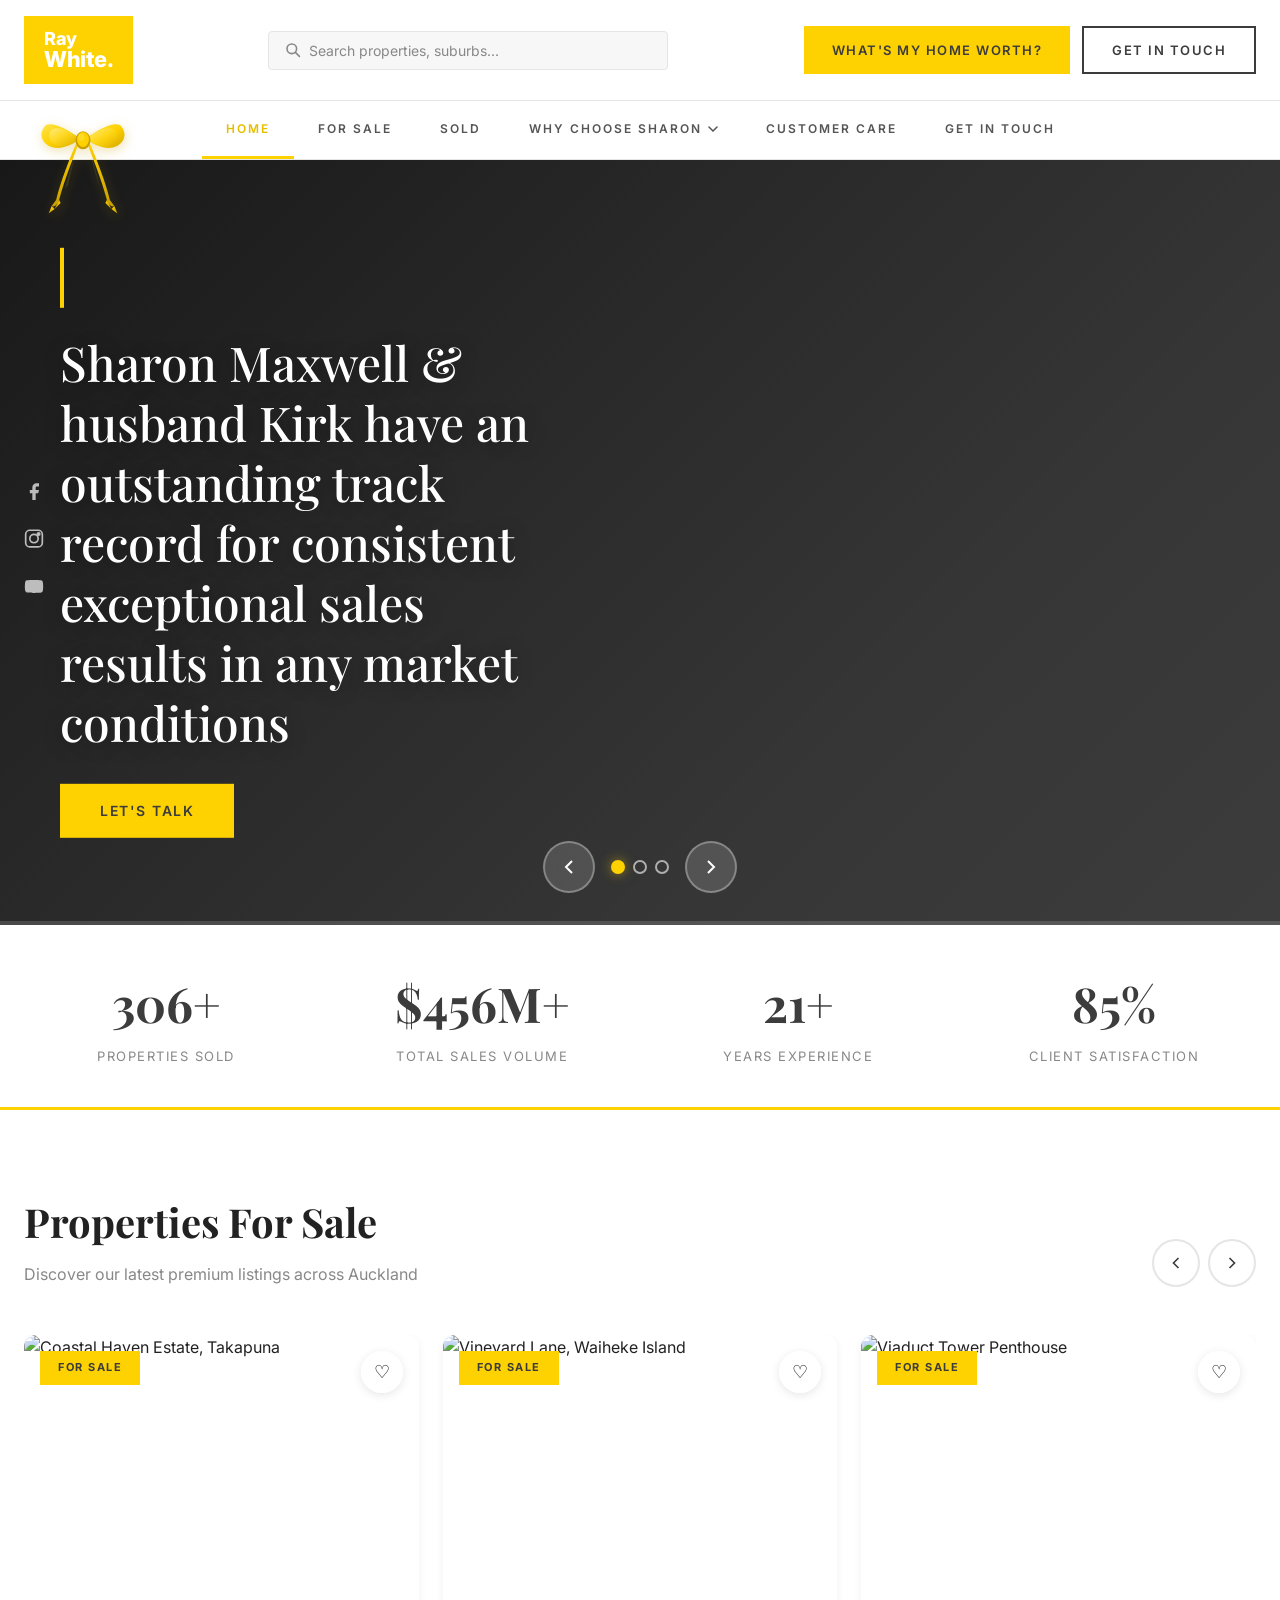
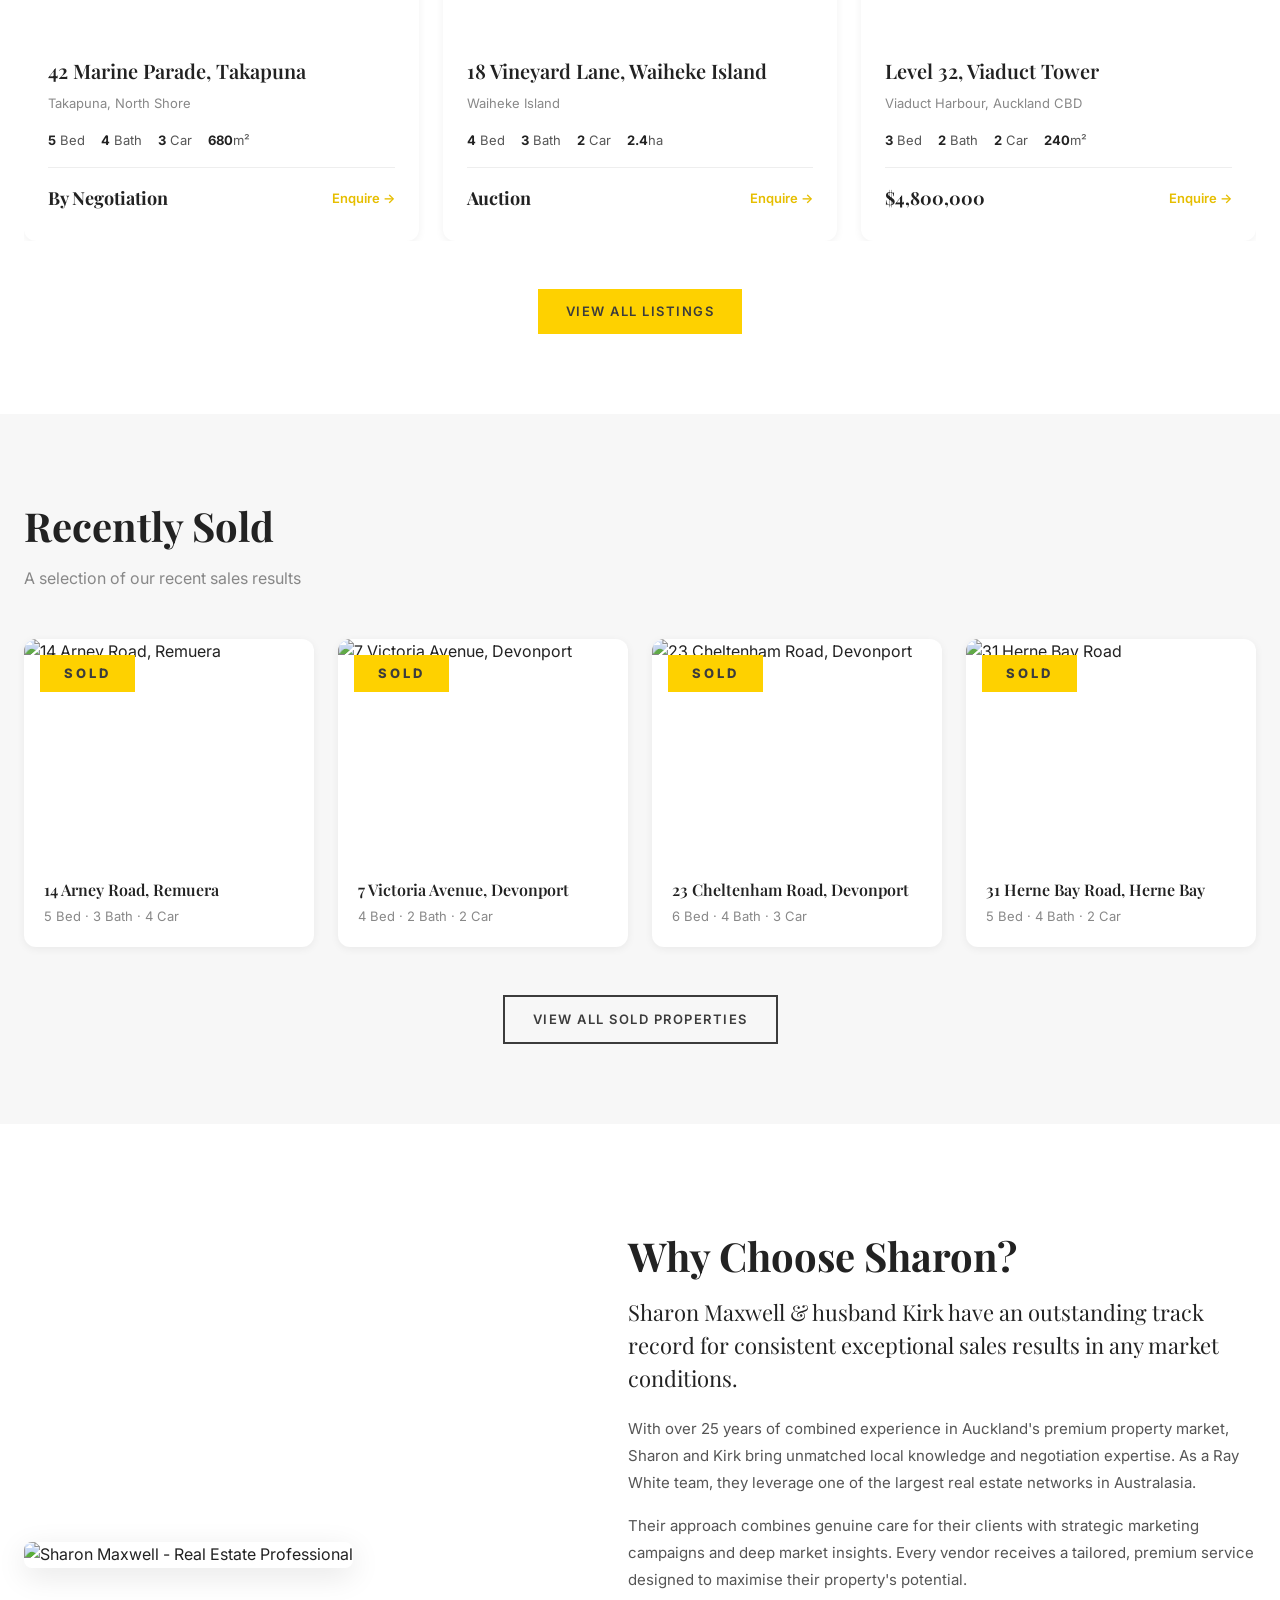
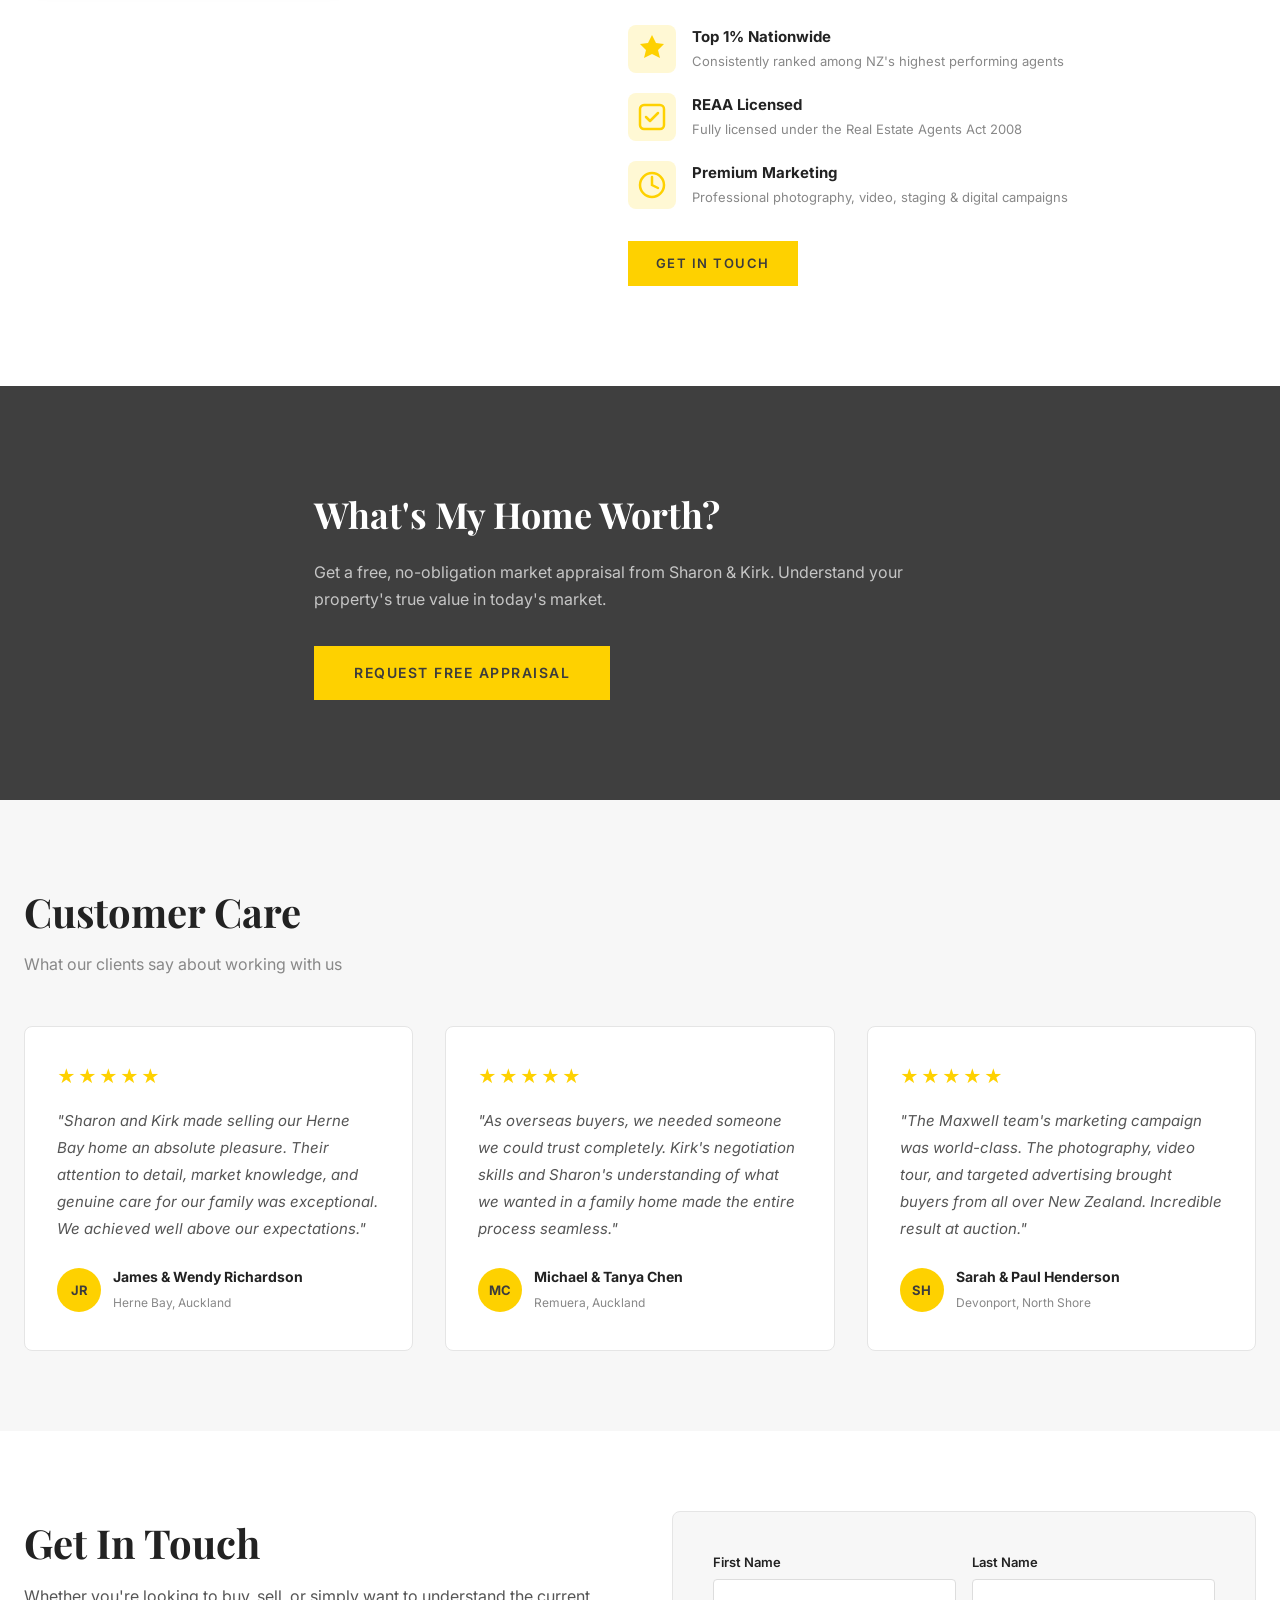
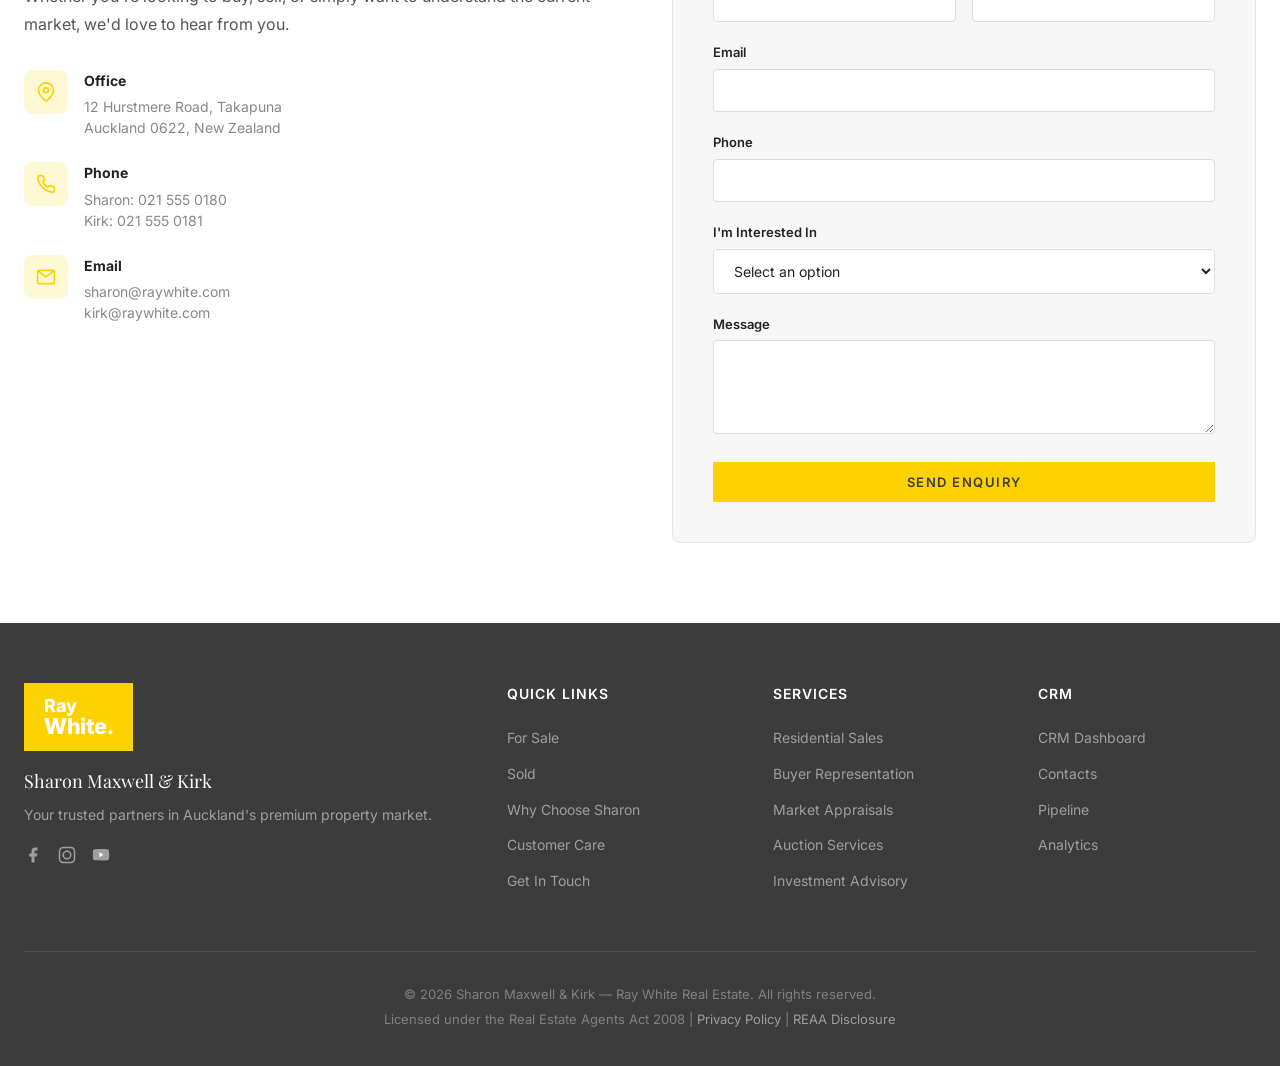
==== index.html @ 78c7458d "Replace bow with lush rounded ribbon bow — big loops, flowing tails - Big fat round loops on left an" ====
<!DOCTYPE html>
<html lang="en">
<head>
    <meta charset="UTF-8">
    <meta name="viewport" content="width=device-width, initial-scale=1.0">
    <title>Sharon Maxwell & Kirk — Ray White Real Estate</title>
    <link rel="preconnect" href="https://fonts.googleapis.com">
    <link rel="preconnect" href="https://fonts.gstatic.com" crossorigin>
    <link href="https://fonts.googleapis.com/css2?family=Inter:wght@300;400;500;600;700;800&family=Playfair+Display:ital,wght@0,400;0,500;0,600;0,700;1,400&display=swap" rel="stylesheet">
    <link rel="stylesheet" href="styles.css">
</head>
<body>

    <!-- ====== TOP BAR ====== -->
    <div class="top-bar">
        <div class="container top-bar-inner">
            <div class="top-bar-left">
                <a href="#" class="rw-logo">
                    <div class="rw-logo-yellow">
                        <span class="rw-logo-text">Ray</span>
                        <span class="rw-logo-text">White.</span>
                    </div>
                </a>
            </div>
            <div class="top-bar-center">
                <div class="search-bar">
                    <svg class="search-icon" viewBox="0 0 20 20" fill="currentColor" width="16" height="16"><circle cx="8.5" cy="8.5" r="6" stroke="currentColor" stroke-width="2" fill="none"/><line x1="13" y1="13" x2="18" y2="18" stroke="currentColor" stroke-width="2" stroke-linecap="round"/></svg>
                    <input type="text" placeholder="Search properties, suburbs..." id="searchInput">
                </div>
            </div>
            <div class="top-bar-right">
                <a href="#appraisal" class="btn btn-yellow">What's My Home Worth?</a>
                <a href="#contact" class="btn btn-outline-light">Get In Touch</a>
            </div>
        </div>
    </div>

    <!-- ====== NAVIGATION ====== -->
    <nav class="nav" id="nav">
        <!-- Yellow bow ribbon -->
        <div class="ribbon-bow" aria-hidden="true">
            <svg viewBox="0 0 120 150" width="90" height="112" xmlns="http://www.w3.org/2000/svg">
                <defs>
                    <linearGradient id="bowLight" x1="0" y1="0" x2="1" y2="1">
                        <stop offset="0%" stop-color="#ffe44d"/>
                        <stop offset="50%" stop-color="#FED100"/>
                        <stop offset="100%" stop-color="#d4a800"/>
                    </linearGradient>
                    <linearGradient id="bowDark" x1="0" y1="0" x2="0" y2="1">
                        <stop offset="0%" stop-color="#FED100"/>
                        <stop offset="100%" stop-color="#c89e00"/>
                    </linearGradient>
                    <linearGradient id="bowShine" x1="0" y1="0" x2="1" y2="1">
                        <stop offset="0%" stop-color="#fff7b0" stop-opacity="0.6"/>
                        <stop offset="100%" stop-color="#FED100" stop-opacity="0"/>
                    </linearGradient>
                </defs>
                <!-- Left loop — big round -->
                <path d="M56 48 C50 42, 16 20, 8 32 C-2 46, 10 62, 30 60 C42 58, 52 52, 56 48Z" fill="url(#bowLight)"/>
                <path d="M56 48 C52 44, 28 28, 18 36 C10 44, 18 58, 32 58 C42 56, 52 52, 56 48Z" fill="url(#bowShine)"/>
                <!-- Right loop — big round -->
                <path d="M64 48 C70 42, 104 20, 112 32 C122 46, 110 62, 90 60 C78 58, 68 52, 64 48Z" fill="url(#bowLight)"/>
                <path d="M64 48 C68 44, 92 28, 102 36 C110 44, 102 58, 88 58 C78 56, 68 52, 64 48Z" fill="url(#bowShine)"/>
                <!-- Left tail — flowing down -->
                <path d="M54 54 C48 72, 36 100, 28 130 C26 136, 22 140, 18 138 L24 130 C30 105, 42 75, 50 56Z" fill="url(#bowDark)"/>
                <path d="M54 54 C50 68, 42 90, 36 115 L40 110 C44 90, 50 70, 53 56Z" fill="url(#bowShine)" opacity="0.4"/>
                <!-- Right tail — flowing down -->
                <path d="M66 54 C72 72, 84 100, 92 130 C94 136, 98 140, 102 138 L96 130 C90 105, 78 75, 70 56Z" fill="url(#bowDark)"/>
                <path d="M66 54 C70 68, 78 90, 84 115 L80 110 C76 90, 70 70, 67 56Z" fill="url(#bowShine)" opacity="0.4"/>
                <!-- Center knot — cinched middle -->
                <ellipse cx="60" cy="50" rx="10" ry="12" fill="#c89e00"/>
                <ellipse cx="60" cy="49" rx="8" ry="10" fill="#FED100"/>
                <ellipse cx="58" cy="46" rx="4" ry="5" fill="#ffe44d" opacity="0.5"/>
                <!-- Tail V-cuts -->
                <path d="M18 138 L14 148 L22 142Z" fill="url(#bowDark)"/>
                <path d="M28 130 L22 142 L30 134Z" fill="url(#bowDark)"/>
                <path d="M102 138 L106 148 L98 142Z" fill="url(#bowDark)"/>
                <path d="M92 130 L98 142 L90 134Z" fill="url(#bowDark)"/>
            </svg>
        </div>
        <div class="container nav-inner">
            <ul class="nav-links" id="navLinks">
                <li><a href="#" class="nav-link active">Home</a></li>
                <li><a href="#listings" class="nav-link">For Sale</a></li>
                <li><a href="#sold" class="nav-link">Sold</a></li>
                <li class="has-dropdown">
                    <a href="#about" class="nav-link">Why Choose Sharon <svg viewBox="0 0 10 6" width="10" height="6"><path d="M1 1l4 4 4-4" stroke="currentColor" stroke-width="1.5" fill="none" stroke-linecap="round"/></svg></a>
                </li>
                <li><a href="#testimonials" class="nav-link">Customer Care</a></li>
                <li><a href="#contact" class="nav-link">Get In Touch</a></li>
            </ul>
            <button class="nav-toggle" id="navToggle" aria-label="Toggle menu">
                <span></span><span></span><span></span>
            </button>
        </div>
    </nav>

    <!-- ====== HERO SECTION ====== -->
    <section class="hero" id="hero">
        <div class="hero-slider" id="heroSlider">
            <!-- Slide 1 — Luxury modern home at dusk -->
            <div class="hero-slide active" style="background-image: url('https://images.unsplash.com/photo-1600607687939-ce8a6c25118c?w=1920&q=80&auto=format&fit=crop');">
                <div class="hero-slide-overlay"></div>
                <div class="hero-slide-content">
                    <div class="hero-accent-line"></div>
                    <h1>Sharon Maxwell &amp;<br>husband Kirk have an<br>outstanding track<br>record for consistent<br>exceptional sales<br>results in any market<br>conditions</h1>
                    <a href="#contact" class="btn btn-yellow btn-lg">Let's Talk</a>
                </div>
                <div class="hero-social">
                    <a href="#" aria-label="Facebook"><svg viewBox="0 0 24 24" width="20" height="20" fill="currentColor"><path d="M18 2h-3a5 5 0 00-5 5v3H7v4h3v8h4v-8h3l1-4h-4V7a1 1 0 011-1h3V2z"/></svg></a>
                    <a href="#" aria-label="Instagram"><svg viewBox="0 0 24 24" width="20" height="20" fill="none" stroke="currentColor" stroke-width="2"><rect x="2" y="2" width="20" height="20" rx="5"/><circle cx="12" cy="12" r="5"/><circle cx="17.5" cy="6.5" r="1.5" fill="currentColor"/></svg></a>
                    <a href="#" aria-label="YouTube"><svg viewBox="0 0 24 24" width="20" height="20" fill="currentColor"><path d="M22.54 6.42a2.78 2.78 0 00-1.94-2C18.88 4 12 4 12 4s-6.88 0-8.6.46a2.78 2.78 0 00-1.94 2A29 29 0 001 11.75a29 29 0 00.46 5.33A2.78 2.78 0 003.4 19.1c1.72.46 8.6.46 8.6.46s6.88 0 8.6-.46a2.78 2.78 0 001.94-1.93 29 29 0 00.46-5.33 29 29 0 00-.46-5.42z"/><polygon points="9.75,15.02 15.5,11.75 9.75,8.48" fill="#fff"/></svg></a>
                </div>
            </div>

            <!-- Slide 2 — Luxury waterfront home -->
            <div class="hero-slide" style="background-image: url('https://images.unsplash.com/photo-1613490493576-7fde63acd811?w=1920&q=80&auto=format&fit=crop');">
                <div class="hero-slide-overlay"></div>
                <div class="hero-slide-content">
                    <div class="hero-accent-line"></div>
                    <h1>Premium Properties<br>Across Auckland's<br>Most Prestigious<br>Neighbourhoods</h1>
                    <a href="#listings" class="btn btn-yellow btn-lg">View Listings</a>
                </div>
            </div>

            <!-- Slide 3 — Luxury home with pool at night -->
            <div class="hero-slide" style="background-image: url('https://images.unsplash.com/photo-1600047509807-ba8f99d2cdde?w=1920&q=80&auto=format&fit=crop');">
                <div class="hero-slide-overlay"></div>
                <div class="hero-slide-content">
                    <div class="hero-accent-line"></div>
                    <h1>Consistently Achieving<br>Record Prices<br>For Our Vendors</h1>
                    <a href="#sold" class="btn btn-yellow btn-lg">View Sold Properties</a>
                </div>
            </div>
        </div>

        <!-- Hero Progress Bar -->
        <div class="hero-progress">
            <div class="hero-progress-bar" id="heroProgress"></div>
        </div>

        <!-- Hero Controls -->
        <div class="hero-controls">
            <button class="hero-arrow hero-prev" id="heroPrev" aria-label="Previous slide">
                <svg viewBox="0 0 24 24" width="24" height="24" fill="none" stroke="currentColor" stroke-width="2"><path d="M15 18l-6-6 6-6"/></svg>
            </button>
            <div class="hero-dots" id="heroDots">
                <button class="hero-dot active" data-slide="0"></button>
                <button class="hero-dot" data-slide="1"></button>
                <button class="hero-dot" data-slide="2"></button>
            </div>
            <button class="hero-arrow hero-next" id="heroNext" aria-label="Next slide">
                <svg viewBox="0 0 24 24" width="24" height="24" fill="none" stroke="currentColor" stroke-width="2"><path d="M9 18l6-6-6-6"/></svg>
            </button>
        </div>
    </section>

    <!-- ====== STATS BAR ====== -->
    <section class="stats-bar">
        <div class="container stats-bar-inner">
            <div class="stat-item">
                <span class="stat-number" data-target="350">0</span><span class="stat-suffix">+</span>
                <span class="stat-label">Properties Sold</span>
            </div>
            <div class="stat-item">
                <span class="stat-prefix">$</span><span class="stat-number" data-target="520">0</span><span class="stat-suffix">M+</span>
                <span class="stat-label">Total Sales Volume</span>
            </div>
            <div class="stat-item">
                <span class="stat-number" data-target="25">0</span><span class="stat-suffix">+</span>
                <span class="stat-label">Years Experience</span>
            </div>
            <div class="stat-item">
                <span class="stat-number" data-target="98">0</span><span class="stat-suffix">%</span>
                <span class="stat-label">Client Satisfaction</span>
            </div>
        </div>
    </section>

    <!-- ====== FOR SALE — PROPERTY CAROUSEL ====== -->
    <section class="listings" id="listings">
        <div class="container">
            <div class="section-header">
                <div>
                    <h2 class="section-title">Properties For Sale</h2>
                    <p class="section-subtitle">Discover our latest premium listings across Auckland</p>
                </div>
                <div class="carousel-nav">
                    <button class="carousel-arrow" id="listingsPrev" aria-label="Previous">
                        <svg viewBox="0 0 24 24" width="20" height="20" fill="none" stroke="currentColor" stroke-width="2"><path d="M15 18l-6-6 6-6"/></svg>
                    </button>
                    <button class="carousel-arrow" id="listingsNext" aria-label="Next">
                        <svg viewBox="0 0 24 24" width="20" height="20" fill="none" stroke="currentColor" stroke-width="2"><path d="M9 18l6-6-6-6"/></svg>
                    </button>
                </div>
            </div>

            <div class="property-carousel" id="listingsCarousel">
                <div class="property-track" id="listingsTrack">

                    <!-- Listing 1 — Waterfront -->
                    <div class="listing-card">
                        <div class="listing-image">
                            <img src="https://images.unsplash.com/photo-1580587771525-78b9dba3b914?w=800&q=80&auto=format&fit=crop" alt="Coastal Haven Estate, Takapuna" loading="lazy">
                            <span class="listing-badge">For Sale</span>
                            <button class="listing-save" aria-label="Save">♡</button>
                        </div>
                        <div class="listing-body">
                            <h3 class="listing-address">42 Marine Parade, Takapuna</h3>
                            <p class="listing-suburb">Takapuna, North Shore</p>
                            <div class="listing-features">
                                <span><strong>5</strong> Bed</span>
                                <span><strong>4</strong> Bath</span>
                                <span><strong>3</strong> Car</span>
                                <span><strong>680</strong>m²</span>
                            </div>
                            <div class="listing-footer">
                                <span class="listing-price">By Negotiation</span>
                                <a href="#contact" class="listing-enquire">Enquire →</a>
                            </div>
                        </div>
                    </div>

                    <!-- Listing 2 — Lifestyle -->
                    <div class="listing-card">
                        <div class="listing-image">
                            <img src="https://images.unsplash.com/photo-1600585154340-be6161a56a0c?w=800&q=80&auto=format&fit=crop" alt="Vineyard Lane, Waiheke Island" loading="lazy">
                            <span class="listing-badge">For Sale</span>
                            <button class="listing-save" aria-label="Save">♡</button>
                        </div>
                        <div class="listing-body">
                            <h3 class="listing-address">18 Vineyard Lane, Waiheke Island</h3>
                            <p class="listing-suburb">Waiheke Island</p>
                            <div class="listing-features">
                                <span><strong>4</strong> Bed</span>
                                <span><strong>3</strong> Bath</span>
                                <span><strong>2</strong> Car</span>
                                <span><strong>2.4</strong>ha</span>
                            </div>
                            <div class="listing-footer">
                                <span class="listing-price">Auction</span>
                                <a href="#contact" class="listing-enquire">Enquire →</a>
                            </div>
                        </div>
                    </div>

                    <!-- Listing 3 — Urban penthouse -->
                    <div class="listing-card">
                        <div class="listing-image">
                            <img src="https://images.unsplash.com/photo-1512917774080-9991f1c4c750?w=800&q=80&auto=format&fit=crop" alt="Viaduct Tower Penthouse" loading="lazy">
                            <span class="listing-badge">For Sale</span>
                            <button class="listing-save" aria-label="Save">♡</button>
                        </div>
                        <div class="listing-body">
                            <h3 class="listing-address">Level 32, Viaduct Tower</h3>
                            <p class="listing-suburb">Viaduct Harbour, Auckland CBD</p>
                            <div class="listing-features">
                                <span><strong>3</strong> Bed</span>
                                <span><strong>2</strong> Bath</span>
                                <span><strong>2</strong> Car</span>
                                <span><strong>240</strong>m²</span>
                            </div>
                            <div class="listing-footer">
                                <span class="listing-price">$4,800,000</span>
                                <a href="#contact" class="listing-enquire">Enquire →</a>
                            </div>
                        </div>
                    </div>

                    <!-- Listing 4 — Beachfront -->
                    <div class="listing-card">
                        <div class="listing-image">
                            <img src="https://images.unsplash.com/photo-1600607687939-ce8a6c25118c?w=800&q=80&auto=format&fit=crop" alt="Mission Bay property" loading="lazy">
                            <span class="listing-badge">For Sale</span>
                            <button class="listing-save" aria-label="Save">♡</button>
                        </div>
                        <div class="listing-body">
                            <h3 class="listing-address">8 Tamaki Drive, Mission Bay</h3>
                            <p class="listing-suburb">Mission Bay, Auckland</p>
                            <div class="listing-features">
                                <span><strong>6</strong> Bed</span>
                                <span><strong>5</strong> Bath</span>
                                <span><strong>4</strong> Car</span>
                                <span><strong>820</strong>m²</span>
                            </div>
                            <div class="listing-footer">
                                <span class="listing-price">$7,250,000</span>
                                <a href="#contact" class="listing-enquire">Enquire →</a>
                            </div>
                        </div>
                    </div>

                    <!-- Listing 5 — Country estate -->
                    <div class="listing-card">
                        <div class="listing-image">
                            <img src="https://images.unsplash.com/photo-1564013799919-ab600027ffc6?w=800&q=80&auto=format&fit=crop" alt="Kumeu Country Manor" loading="lazy">
                            <span class="listing-badge">For Sale</span>
                            <button class="listing-save" aria-label="Save">♡</button>
                        </div>
                        <div class="listing-body">
                            <h3 class="listing-address">156 Old North Road, Kumeu</h3>
                            <p class="listing-suburb">Kumeu, West Auckland</p>
                            <div class="listing-features">
                                <span><strong>7</strong> Bed</span>
                                <span><strong>5</strong> Bath</span>
                                <span><strong>6</strong> Car</span>
                                <span><strong>5.2</strong>ha</span>
                            </div>
                            <div class="listing-footer">
                                <span class="listing-price">Deadline Sale</span>
                                <a href="#contact" class="listing-enquire">Enquire →</a>
                            </div>
                        </div>
                    </div>

                    <!-- Listing 6 — Wine estate -->
                    <div class="listing-card">
                        <div class="listing-image">
                            <img src="https://images.unsplash.com/photo-1600566753086-00f18fb6b3ea?w=800&q=80&auto=format&fit=crop" alt="Matakana Valley property" loading="lazy">
                            <span class="listing-badge">For Sale</span>
                            <button class="listing-save" aria-label="Save">♡</button>
                        </div>
                        <div class="listing-body">
                            <h3 class="listing-address">25 Matakana Valley Road</h3>
                            <p class="listing-suburb">Matakana, Rodney</p>
                            <div class="listing-features">
                                <span><strong>5</strong> Bed</span>
                                <span><strong>4</strong> Bath</span>
                                <span><strong>3</strong> Car</span>
                                <span><strong>3.8</strong>ha</span>
                            </div>
                            <div class="listing-footer">
                                <span class="listing-price">$6,100,000</span>
                                <a href="#contact" class="listing-enquire">Enquire →</a>
                            </div>
                        </div>
                    </div>
                </div>
            </div>

            <div class="section-cta">
                <a href="#listings" class="btn btn-yellow">View All Listings</a>
            </div>
        </div>
    </section>

    <!-- ====== SOLD SECTION ====== -->
    <section class="sold-section" id="sold">
        <div class="container">
            <div class="section-header">
                <div>
                    <h2 class="section-title">Recently Sold</h2>
                    <p class="section-subtitle">A selection of our recent sales results</p>
                </div>
            </div>
            <div class="sold-grid">
                <div class="sold-card">
                    <div class="sold-image">
                        <img src="https://images.unsplash.com/photo-1600573472592-401b489a3cdc?w=600&q=80&auto=format&fit=crop" alt="14 Arney Road, Remuera" loading="lazy">
                        <div class="sold-banner">SOLD</div>
                    </div>
                    <div class="sold-body">
                        <h3>14 Arney Road, Remuera</h3>
                        <p class="sold-detail">5 Bed · 3 Bath · 4 Car</p>
                    </div>
                </div>
                <div class="sold-card">
                    <div class="sold-image">
                        <img src="https://images.unsplash.com/photo-1605276374104-dee2a0ed3cd6?w=600&q=80&auto=format&fit=crop" alt="7 Victoria Avenue, Devonport" loading="lazy">
                        <div class="sold-banner">SOLD</div>
                    </div>
                    <div class="sold-body">
                        <h3>7 Victoria Avenue, Devonport</h3>
                        <p class="sold-detail">4 Bed · 2 Bath · 2 Car</p>
                    </div>
                </div>
                <div class="sold-card">
                    <div class="sold-image">
                        <img src="https://images.unsplash.com/photo-1583608205776-bfd35f0d9f83?w=600&q=80&auto=format&fit=crop" alt="23 Cheltenham Road, Devonport" loading="lazy">
                        <div class="sold-banner">SOLD</div>
                    </div>
                    <div class="sold-body">
                        <h3>23 Cheltenham Road, Devonport</h3>
                        <p class="sold-detail">6 Bed · 4 Bath · 3 Car</p>
                    </div>
                </div>
                <div class="sold-card">
                    <div class="sold-image">
                        <img src="https://images.unsplash.com/photo-1600047509807-ba8f99d2cdde?w=600&q=80&auto=format&fit=crop" alt="31 Herne Bay Road" loading="lazy">
                        <div class="sold-banner">SOLD</div>
                    </div>
                    <div class="sold-body">
                        <h3>31 Herne Bay Road, Herne Bay</h3>
                        <p class="sold-detail">5 Bed · 4 Bath · 2 Car</p>
                    </div>
                </div>
            </div>
            <div class="section-cta">
                <a href="#sold" class="btn btn-outline-dark">View All Sold Properties</a>
            </div>
        </div>
    </section>

    <!-- ====== WHY CHOOSE SHARON ====== -->
    <section class="about" id="about">
        <div class="container">
            <div class="about-grid">
                <div class="about-image">
                    <img src="https://images.unsplash.com/photo-1560518883-ce09059eeffa?w=800&q=80&auto=format&fit=crop" alt="Sharon Maxwell - Real Estate Professional" loading="lazy">
                </div>
                <div class="about-content">
                    <h2 class="section-title">Why Choose Sharon?</h2>
                    <p class="about-lead">Sharon Maxwell &amp; husband Kirk have an outstanding track record for consistent exceptional sales results in any market conditions.</p>
                    <p class="about-text">With over 25 years of combined experience in Auckland's premium property market, Sharon and Kirk bring unmatched local knowledge and negotiation expertise. As a Ray White team, they leverage one of the largest real estate networks in Australasia.</p>
                    <p class="about-text">Their approach combines genuine care for their clients with strategic marketing campaigns and deep market insights. Every vendor receives a tailored, premium service designed to maximise their property's potential.</p>

                    <div class="about-highlights">
                        <div class="highlight">
                            <div class="highlight-icon">
                                <svg viewBox="0 0 32 32" width="32" height="32" fill="none"><path d="M16 2l4 8 8 1-6 6 2 8-8-4-8 4 2-8-6-6 8-1z" fill="#FED100"/></svg>
                            </div>
                            <div>
                                <strong>Top 1% Nationwide</strong>
                                <p>Consistently ranked among NZ's highest performing agents</p>
                            </div>
                        </div>
                        <div class="highlight">
                            <div class="highlight-icon">
                                <svg viewBox="0 0 32 32" width="32" height="32" fill="none"><rect x="4" y="4" width="24" height="24" rx="4" stroke="#FED100" stroke-width="2.5"/><path d="M10 16l4 4 8-8" stroke="#FED100" stroke-width="2.5" stroke-linecap="round" stroke-linejoin="round"/></svg>
                            </div>
                            <div>
                                <strong>REAA Licensed</strong>
                                <p>Fully licensed under the Real Estate Agents Act 2008</p>
                            </div>
                        </div>
                        <div class="highlight">
                            <div class="highlight-icon">
                                <svg viewBox="0 0 32 32" width="32" height="32" fill="none"><circle cx="16" cy="16" r="12" stroke="#FED100" stroke-width="2.5"/><path d="M16 8v8l6 3" stroke="#FED100" stroke-width="2.5" stroke-linecap="round"/></svg>
                            </div>
                            <div>
                                <strong>Premium Marketing</strong>
                                <p>Professional photography, video, staging &amp; digital campaigns</p>
                            </div>
                        </div>
                    </div>

                    <a href="#contact" class="btn btn-yellow">Get In Touch</a>
                </div>
            </div>
        </div>
    </section>

    <!-- ====== APPRAISAL CTA ====== -->
    <section class="appraisal-cta" id="appraisal">
        <div class="appraisal-bg" style="background-image: url('https://images.unsplash.com/photo-1600607687644-c7171b42498f?w=1920&q=80&auto=format&fit=crop');"></div>
        <div class="appraisal-overlay"></div>
        <div class="container appraisal-inner">
            <div class="appraisal-content">
                <h2>What's My Home Worth?</h2>
                <p>Get a free, no-obligation market appraisal from Sharon &amp; Kirk. Understand your property's true value in today's market.</p>
                <a href="#contact" class="btn btn-yellow btn-lg">Request Free Appraisal</a>
            </div>
        </div>
    </section>

    <!-- ====== TESTIMONIALS ====== -->
    <section class="testimonials" id="testimonials">
        <div class="container">
            <div class="section-header">
                <div>
                    <h2 class="section-title">Customer Care</h2>
                    <p class="section-subtitle">What our clients say about working with us</p>
                </div>
            </div>
            <div class="testimonial-grid">
                <div class="testimonial-card">
                    <div class="testimonial-stars">★★★★★</div>
                    <p class="testimonial-text">"Sharon and Kirk made selling our Herne Bay home an absolute pleasure. Their attention to detail, market knowledge, and genuine care for our family was exceptional. We achieved well above our expectations."</p>
                    <div class="testimonial-author">
                        <div class="author-avatar">JR</div>
                        <div>
                            <strong>James &amp; Wendy Richardson</strong>
                            <span>Herne Bay, Auckland</span>
                        </div>
                    </div>
                </div>
                <div class="testimonial-card">
                    <div class="testimonial-stars">★★★★★</div>
                    <p class="testimonial-text">"As overseas buyers, we needed someone we could trust completely. Kirk's negotiation skills and Sharon's understanding of what we wanted in a family home made the entire process seamless."</p>
                    <div class="testimonial-author">
                        <div class="author-avatar">MC</div>
                        <div>
                            <strong>Michael &amp; Tanya Chen</strong>
                            <span>Remuera, Auckland</span>
                        </div>
                    </div>
                </div>
                <div class="testimonial-card">
                    <div class="testimonial-stars">★★★★★</div>
                    <p class="testimonial-text">"The Maxwell team's marketing campaign was world-class. The photography, video tour, and targeted advertising brought buyers from all over New Zealand. Incredible result at auction."</p>
                    <div class="testimonial-author">
                        <div class="author-avatar">SH</div>
                        <div>
                            <strong>Sarah &amp; Paul Henderson</strong>
                            <span>Devonport, North Shore</span>
                        </div>
                    </div>
                </div>
            </div>
        </div>
    </section>

    <!-- ====== CONTACT ====== -->
    <section class="contact" id="contact">
        <div class="container">
            <div class="contact-grid">
                <div class="contact-info">
                    <h2 class="section-title">Get In Touch</h2>
                    <p class="contact-text">Whether you're looking to buy, sell, or simply want to understand the current market, we'd love to hear from you.</p>
                    <div class="contact-details">
                        <div class="contact-item">
                            <div class="contact-icon-wrap">
                                <svg viewBox="0 0 24 24" width="20" height="20" fill="none" stroke="#FED100" stroke-width="2"><path d="M21 10c0 7-9 13-9 13s-9-6-9-13a9 9 0 0118 0z"/><circle cx="12" cy="10" r="3"/></svg>
                            </div>
                            <div>
                                <strong>Office</strong>
                                <p>12 Hurstmere Road, Takapuna<br>Auckland 0622, New Zealand</p>
                            </div>
                        </div>
                        <div class="contact-item">
                            <div class="contact-icon-wrap">
                                <svg viewBox="0 0 24 24" width="20" height="20" fill="none" stroke="#FED100" stroke-width="2"><path d="M22 16.92v3a2 2 0 01-2.18 2 19.79 19.79 0 01-8.63-3.07 19.5 19.5 0 01-6-6 19.79 19.79 0 01-3.07-8.67A2 2 0 014.11 2h3a2 2 0 012 1.72c.127.96.361 1.903.7 2.81a2 2 0 01-.45 2.11L8.09 9.91a16 16 0 006 6l1.27-1.27a2 2 0 012.11-.45c.907.339 1.85.573 2.81.7A2 2 0 0122 16.92z"/></svg>
                            </div>
                            <div>
                                <strong>Phone</strong>
                                <p>Sharon: 021 555 0180<br>Kirk: 021 555 0181</p>
                            </div>
                        </div>
                        <div class="contact-item">
                            <div class="contact-icon-wrap">
                                <svg viewBox="0 0 24 24" width="20" height="20" fill="none" stroke="#FED100" stroke-width="2"><rect x="2" y="4" width="20" height="16" rx="2"/><path d="M22 4l-10 8L2 4"/></svg>
                            </div>
                            <div>
                                <strong>Email</strong>
                                <p>sharon@raywhite.com<br>kirk@raywhite.com</p>
                            </div>
                        </div>
                    </div>
                </div>
                <form class="contact-form" id="contactForm">
                    <div class="form-row">
                        <div class="form-group">
                            <label for="firstName">First Name</label>
                            <input type="text" id="firstName" name="firstName" required>
                        </div>
                        <div class="form-group">
                            <label for="lastName">Last Name</label>
                            <input type="text" id="lastName" name="lastName" required>
                        </div>
                    </div>
                    <div class="form-group">
                        <label for="email">Email</label>
                        <input type="email" id="email" name="email" required>
                    </div>
                    <div class="form-group">
                        <label for="phone">Phone</label>
                        <input type="tel" id="phone" name="phone">
                    </div>
                    <div class="form-group">
                        <label for="interest">I'm Interested In</label>
                        <select id="interest" name="interest">
                            <option value="">Select an option</option>
                            <option value="buying">Buying a Property</option>
                            <option value="selling">Selling a Property</option>
                            <option value="appraisal">Market Appraisal</option>
                            <option value="investment">Investment Advice</option>
                            <option value="general">General Enquiry</option>
                        </select>
                    </div>
                    <div class="form-group">
                        <label for="message">Message</label>
                        <textarea id="message" name="message" rows="4"></textarea>
                    </div>
                    <button type="submit" class="btn btn-yellow btn-full">Send Enquiry</button>
                </form>
            </div>
        </div>
    </section>

    <!-- ====== FOOTER ====== -->
    <footer class="footer">
        <div class="container">
            <div class="footer-grid">
                <div class="footer-brand">
                    <div class="rw-logo footer-rw-logo">
                        <div class="rw-logo-yellow">
                            <span class="rw-logo-text">Ray</span>
                            <span class="rw-logo-text">White.</span>
                        </div>
                    </div>
                    <p class="footer-agent">Sharon Maxwell &amp; Kirk</p>
                    <p class="footer-desc">Your trusted partners in Auckland's premium property market.</p>
                    <div class="footer-social">
                        <a href="#" aria-label="Facebook"><svg viewBox="0 0 24 24" width="18" height="18" fill="currentColor"><path d="M18 2h-3a5 5 0 00-5 5v3H7v4h3v8h4v-8h3l1-4h-4V7a1 1 0 011-1h3V2z"/></svg></a>
                        <a href="#" aria-label="Instagram"><svg viewBox="0 0 24 24" width="18" height="18" fill="none" stroke="currentColor" stroke-width="2"><rect x="2" y="2" width="20" height="20" rx="5"/><circle cx="12" cy="12" r="5"/></svg></a>
                        <a href="#" aria-label="YouTube"><svg viewBox="0 0 24 24" width="18" height="18" fill="currentColor"><path d="M22.54 6.42a2.78 2.78 0 00-1.94-2C18.88 4 12 4 12 4s-6.88 0-8.6.46a2.78 2.78 0 00-1.94 2A29 29 0 001 11.75a29 29 0 00.46 5.33A2.78 2.78 0 003.4 19.1c1.72.46 8.6.46 8.6.46s6.88 0 8.6-.46a2.78 2.78 0 001.94-1.93 29 29 0 00.46-5.33 29 29 0 00-.46-5.42z"/><polygon points="9.75,15.02 15.5,11.75 9.75,8.48" fill="#fff"/></svg></a>
                    </div>
                </div>
                <div class="footer-links">
                    <h4>Quick Links</h4>
                    <ul>
                        <li><a href="#listings">For Sale</a></li>
                        <li><a href="#sold">Sold</a></li>
                        <li><a href="#about">Why Choose Sharon</a></li>
                        <li><a href="#testimonials">Customer Care</a></li>
                        <li><a href="#contact">Get In Touch</a></li>
                    </ul>
                </div>
                <div class="footer-links">
                    <h4>Services</h4>
                    <ul>
                        <li><a href="#contact">Residential Sales</a></li>
                        <li><a href="#contact">Buyer Representation</a></li>
                        <li><a href="#appraisal">Market Appraisals</a></li>
                        <li><a href="#contact">Auction Services</a></li>
                        <li><a href="#contact">Investment Advisory</a></li>
                    </ul>
                </div>
                <div class="footer-links">
                    <h4>CRM</h4>
                    <ul>
                        <li><a href="crm/dashboard.html">CRM Dashboard</a></li>
                        <li><a href="crm/dashboard.html#contacts">Contacts</a></li>
                        <li><a href="crm/dashboard.html#pipeline">Pipeline</a></li>
                        <li><a href="crm/dashboard.html#analytics">Analytics</a></li>
                    </ul>
                </div>
            </div>
            <div class="footer-bottom">
                <p>&copy; 2026 Sharon Maxwell &amp; Kirk — Ray White Real Estate. All rights reserved.</p>
                <p>Licensed under the Real Estate Agents Act 2008 | <a href="#">Privacy Policy</a> | <a href="#">REAA Disclosure</a></p>
            </div>
        </div>
    </footer>

    <script src="main.js"></script>
</body>
</html>
---- styles.css ----
/* ============================================
   SHARON MAXWELL — RAY WHITE DESIGN SYSTEM
   White + Yellow (#FED100) + Clean modern
   ============================================ */

:root {
    --rw-yellow: #FED100;
    --rw-yellow-hover: #e6be00;
    --rw-yellow-light: #fff8d4;
    --charcoal: #3C3C3C;
    --text-dark: #222222;
    --text-body: #555555;
    --text-muted: #888888;
    --white: #ffffff;
    --off-white: #fafafa;
    --gray-50: #f7f7f7;
    --gray-100: #eeeeee;
    --gray-200: #dddddd;
    --border: #e5e5e5;

    --font-body: 'Inter', -apple-system, BlinkMacSystemFont, sans-serif;
    --font-display: 'Playfair Display', Georgia, serif;

    --shadow-sm: 0 1px 3px rgba(0,0,0,0.06);
    --shadow-md: 0 4px 12px rgba(0,0,0,0.08);
    --shadow-lg: 0 8px 30px rgba(0,0,0,0.1);
    --shadow-xl: 0 16px 50px rgba(0,0,0,0.12);
    --transition: all 0.3s ease;
}

*, *::before, *::after { margin: 0; padding: 0; box-sizing: border-box; }

html { scroll-behavior: smooth; font-size: 16px; }

body {
    font-family: var(--font-body);
    color: var(--text-dark);
    background: var(--white);
    line-height: 1.6;
    overflow-x: hidden;
}

img, svg { max-width: 100%; height: auto; }
a { text-decoration: none; color: inherit; }
ul { list-style: none; }

.container {
    max-width: 1280px;
    margin: 0 auto;
    padding: 0 24px;
}

/* ============================================
   BUTTONS
   ============================================ */
.btn {
    display: inline-flex;
    align-items: center;
    justify-content: center;
    padding: 12px 28px;
    font-family: var(--font-body);
    font-size: 13px;
    font-weight: 600;
    letter-spacing: 1.5px;
    text-transform: uppercase;
    border: none;
    cursor: pointer;
    transition: var(--transition);
    white-space: nowrap;
}

.btn-yellow {
    background: var(--rw-yellow);
    color: var(--charcoal);
}

.btn-yellow:hover {
    background: var(--rw-yellow-hover);
    transform: translateY(-1px);
    box-shadow: 0 4px 15px rgba(254,209,0,0.3);
}

.btn-outline-light {
    background: transparent;
    color: var(--charcoal);
    border: 2px solid var(--charcoal);
}

.btn-outline-light:hover {
    background: var(--charcoal);
    color: var(--white);
}

.btn-outline-dark {
    background: transparent;
    color: var(--charcoal);
    border: 2px solid var(--charcoal);
}

.btn-outline-dark:hover {
    background: var(--charcoal);
    color: var(--white);
}

.btn-lg { padding: 16px 40px; font-size: 14px; }
.btn-full { width: 100%; }

/* ============================================
   TOP BAR — WHITE BACKGROUND
   ============================================ */
.top-bar {
    background: var(--white);
    border-bottom: 1px solid var(--border);
    padding: 16px 0;
    position: relative;
    z-index: 100;
}

.top-bar-inner {
    display: flex;
    align-items: center;
    justify-content: space-between;
    gap: 20px;
}

.rw-logo {
    display: flex;
    align-items: flex-start;
    text-decoration: none;
    flex-shrink: 0;
}

.rw-logo-yellow {
    background: var(--rw-yellow);
    padding: 14px 20px;
    display: flex;
    flex-direction: column;
    line-height: 1;
    position: relative;
}

.rw-logo-text {
    font-family: var(--font-body);
    font-weight: 800;
    font-size: 18px;
    color: var(--white);
    letter-spacing: -0.5px;
}

.rw-logo-text:last-child {
    font-size: 22px;
}

.top-bar-center {
    flex: 1;
    max-width: 400px;
}

.search-bar {
    display: flex;
    align-items: center;
    gap: 8px;
    background: var(--gray-50);
    border: 1px solid var(--border);
    border-radius: 4px;
    padding: 10px 16px;
}

.search-icon { color: var(--text-muted); flex-shrink: 0; }

.search-bar input {
    flex: 1;
    border: none;
    background: transparent;
    font-family: var(--font-body);
    font-size: 14px;
    color: var(--text-dark);
    outline: none;
}

.search-bar input::placeholder { color: var(--text-muted); }

.top-bar-right {
    display: flex;
    gap: 12px;
    flex-shrink: 0;
}

/* ============================================
   NAVIGATION — WHITE BACKGROUND
   ============================================ */
.nav {
    background: var(--white);
    border-bottom: 1px solid var(--border);
    position: sticky;
    top: 0;
    z-index: 99;
    overflow: visible;
}

.nav-inner {
    display: flex;
    align-items: center;
    justify-content: center;
}

/* ============================================
   YELLOW BOW RIBBON
   ============================================ */
.ribbon-bow {
    position: absolute;
    left: calc((100% - min(1280px, 100%)) / 2 + 38px);
    top: 2px;
    z-index: 101;
    filter: drop-shadow(1px 3px 6px rgba(200,160,0,0.3));
    pointer-events: none;
    animation: ribbonSway 4s ease-in-out infinite;
}

@media (max-width: 768px) {
    .ribbon-bow { display: none; }
}

@keyframes ribbonSway {
    0%, 100% { transform: rotate(0deg); }
    25% { transform: rotate(0.5deg); }
    75% { transform: rotate(-0.5deg); }
}

.nav-links {
    display: flex;
    align-items: center;
    gap: 0;
}

.nav-link {
    display: flex;
    align-items: center;
    gap: 6px;
    padding: 18px 24px;
    font-size: 12px;
    font-weight: 600;
    letter-spacing: 2px;
    text-transform: uppercase;
    color: var(--text-body);
    transition: var(--transition);
    border-bottom: 3px solid transparent;
}

.nav-link:hover,
.nav-link.active {
    color: var(--rw-yellow-hover);
    border-bottom-color: var(--rw-yellow);
}

.nav-toggle {
    display: none;
    flex-direction: column;
    gap: 5px;
    background: none;
    border: none;
    cursor: pointer;
    padding: 8px;
}

.nav-toggle span {
    width: 24px;
    height: 2px;
    background: var(--charcoal);
    transition: var(--transition);
}

/* ============================================
   HERO SLIDER
   ============================================ */
.hero {
    position: relative;
    overflow: hidden;
    background: var(--charcoal);
}

.hero-slider {
    position: relative;
    height: 85vh;
    min-height: 550px;
    max-height: 900px;
}

.hero-slide {
    position: absolute;
    inset: 0;
    opacity: 0;
    transition: opacity 1s ease;
    background-size: cover;
    background-position: center;
    background-repeat: no-repeat;
}

.hero-slide.active {
    opacity: 1;
    z-index: 1;
    animation: kenBurns 8s ease forwards;
}

@keyframes kenBurns {
    0% { background-size: 100%; }
    100% { background-size: 110%; }
}

.hero-slide-overlay {
    position: absolute;
    inset: 0;
    background: linear-gradient(135deg, rgba(0,0,0,0.6) 0%, rgba(0,0,0,0.3) 40%, rgba(0,0,0,0.1) 70%, transparent 100%);
}

.hero-slide-content {
    position: absolute;
    left: 60px;
    top: 50%;
    transform: translateY(-50%);
    z-index: 2;
    max-width: 600px;
}

.hero-accent-line {
    width: 4px;
    height: 60px;
    background: var(--rw-yellow);
    margin-bottom: 24px;
}

.hero-slide-content h1 {
    font-family: var(--font-display);
    font-size: clamp(28px, 4vw, 48px);
    font-weight: 500;
    color: var(--white);
    line-height: 1.25;
    margin-bottom: 32px;
    text-shadow: 0 2px 20px rgba(0,0,0,0.3);
}

.hero-social {
    position: absolute;
    left: 24px;
    top: 50%;
    transform: translateY(-50%);
    display: flex;
    flex-direction: column;
    gap: 20px;
    z-index: 3;
}

.hero-social a {
    color: var(--white);
    opacity: 0.7;
    transition: var(--transition);
}

.hero-social a:hover {
    opacity: 1;
    color: var(--rw-yellow);
}

.hero-controls {
    position: absolute;
    bottom: 32px;
    left: 50%;
    transform: translateX(-50%);
    display: flex;
    align-items: center;
    gap: 16px;
    z-index: 5;
}

.hero-arrow {
    width: 52px;
    height: 52px;
    background: rgba(255,255,255,0.15);
    backdrop-filter: blur(10px);
    border: 2px solid rgba(255,255,255,0.3);
    border-radius: 50%;
    display: flex;
    align-items: center;
    justify-content: center;
    cursor: pointer;
    transition: all 0.3s ease;
    color: var(--white);
}

.hero-arrow:hover {
    background: var(--rw-yellow);
    border-color: var(--rw-yellow);
    color: var(--charcoal);
    transform: scale(1.1);
    box-shadow: 0 4px 20px rgba(254,209,0,0.4);
}

/* Hero progress bar */
.hero-progress {
    position: absolute;
    bottom: 0;
    left: 0;
    right: 0;
    height: 4px;
    background: rgba(255,255,255,0.15);
    z-index: 5;
}

.hero-progress-bar {
    height: 100%;
    background: var(--rw-yellow);
    width: 0%;
    transition: none;
}

.hero-progress-bar.animate {
    width: 100%;
    transition: width 6s linear;
}

.hero-dots {
    display: flex;
    gap: 8px;
}

.hero-dot {
    width: 14px;
    height: 14px;
    border-radius: 50%;
    border: 2px solid rgba(255,255,255,0.6);
    background: transparent;
    cursor: pointer;
    transition: var(--transition);
}

.hero-dot:hover {
    border-color: var(--white);
}

.hero-dot.active {
    background: var(--rw-yellow);
    border-color: var(--rw-yellow);
    box-shadow: 0 0 12px rgba(254,209,0,0.5);
}

/* ============================================
   STATS BAR
   ============================================ */
.stats-bar {
    background: var(--white);
    border-bottom: 3px solid var(--rw-yellow);
    padding: 40px 0;
}

.stats-bar-inner {
    display: grid;
    grid-template-columns: repeat(4, 1fr);
    gap: 32px;
    text-align: center;
}

.stat-item { text-align: center; }

.stat-number, .stat-prefix, .stat-suffix {
    font-family: var(--font-display);
    font-size: 48px;
    font-weight: 700;
    color: var(--charcoal);
}

.stat-label {
    display: block;
    font-size: 13px;
    color: var(--text-muted);
    text-transform: uppercase;
    letter-spacing: 1.5px;
    margin-top: 4px;
}

/* ============================================
   SECTION HEADERS
   ============================================ */
.section-header {
    display: flex;
    justify-content: space-between;
    align-items: flex-end;
    margin-bottom: 48px;
    flex-wrap: wrap;
    gap: 16px;
}

.section-title {
    font-family: var(--font-display);
    font-size: clamp(28px, 4vw, 40px);
    font-weight: 700;
    color: var(--text-dark);
    margin-bottom: 8px;
}

.section-subtitle {
    font-size: 16px;
    color: var(--text-muted);
}

.section-cta {
    text-align: center;
    margin-top: 48px;
}

/* ============================================
   PROPERTY CAROUSEL
   ============================================ */
.listings {
    padding: 80px 0;
    background: var(--white);
}

.carousel-nav {
    display: flex;
    gap: 8px;
}

.carousel-arrow {
    width: 48px;
    height: 48px;
    background: var(--white);
    border: 2px solid var(--border);
    border-radius: 50%;
    display: flex;
    align-items: center;
    justify-content: center;
    cursor: pointer;
    transition: all 0.3s ease;
    color: var(--charcoal);
}

.carousel-arrow:hover {
    background: var(--rw-yellow);
    border-color: var(--rw-yellow);
    transform: scale(1.08);
    box-shadow: 0 4px 15px rgba(254,209,0,0.3);
}

.property-carousel {
    overflow: hidden;
}

.property-track {
    display: flex;
    gap: 24px;
    transition: transform 0.5s cubic-bezier(0.25, 0.46, 0.45, 0.94);
}

.listing-card {
    flex: 0 0 calc(33.333% - 16px);
    background: var(--white);
    border-radius: 12px;
    overflow: hidden;
    transition: all 0.4s cubic-bezier(0.25, 0.46, 0.45, 0.94);
    box-shadow: 0 2px 8px rgba(0,0,0,0.06);
}

.listing-card:hover {
    box-shadow: 0 20px 60px rgba(0,0,0,0.15);
    transform: translateY(-8px);
}

.listing-image {
    position: relative;
    overflow: hidden;
    aspect-ratio: 4/3;
}

.listing-image::after {
    content: '';
    position: absolute;
    bottom: 0;
    left: 0;
    right: 0;
    height: 50%;
    background: linear-gradient(to top, rgba(0,0,0,0.4), transparent);
    opacity: 0;
    transition: opacity 0.4s ease;
    z-index: 1;
}

.listing-card:hover .listing-image::after {
    opacity: 1;
}

.listing-image img {
    width: 100%;
    height: 100%;
    display: block;
    object-fit: cover;
    transition: transform 0.8s cubic-bezier(0.25, 0.46, 0.45, 0.94);
}

.listing-card:hover .listing-image img {
    transform: scale(1.08);
}

.listing-badge {
    position: absolute;
    top: 16px;
    left: 16px;
    background: var(--rw-yellow);
    color: var(--charcoal);
    padding: 8px 18px;
    font-size: 11px;
    font-weight: 700;
    letter-spacing: 1.5px;
    text-transform: uppercase;
    z-index: 2;
}

.listing-save {
    position: absolute;
    top: 16px;
    right: 16px;
    width: 42px;
    height: 42px;
    background: rgba(255,255,255,0.9);
    backdrop-filter: blur(8px);
    border: none;
    border-radius: 50%;
    font-size: 18px;
    cursor: pointer;
    transition: var(--transition);
    box-shadow: 0 2px 10px rgba(0,0,0,0.1);
    z-index: 2;
}

.listing-save:hover,
.listing-save.active {
    background: var(--rw-yellow);
    transform: scale(1.1);
}

.listing-body {
    padding: 24px 24px 28px;
}

.listing-address {
    font-family: var(--font-display);
    font-size: 20px;
    font-weight: 600;
    color: var(--text-dark);
    margin-bottom: 6px;
    transition: color 0.3s ease;
}

.listing-card:hover .listing-address {
    color: var(--charcoal);
}

.listing-suburb {
    font-size: 13px;
    color: var(--text-muted);
    margin-bottom: 16px;
}

.listing-features {
    display: flex;
    gap: 16px;
    margin-bottom: 16px;
    padding-bottom: 16px;
    border-bottom: 1px solid var(--gray-100);
}

.listing-features span {
    font-size: 13px;
    color: var(--text-body);
}

.listing-features strong {
    color: var(--text-dark);
}

.listing-footer {
    display: flex;
    justify-content: space-between;
    align-items: center;
}

.listing-price {
    font-family: var(--font-display);
    font-size: 18px;
    font-weight: 700;
    color: var(--text-dark);
}

.listing-enquire {
    font-size: 13px;
    font-weight: 600;
    color: var(--rw-yellow-hover);
    transition: var(--transition);
}

.listing-enquire:hover { color: var(--charcoal); }

/* ============================================
   SOLD SECTION
   ============================================ */
.sold-section {
    padding: 80px 0;
    background: var(--gray-50);
}

.sold-grid {
    display: grid;
    grid-template-columns: repeat(4, 1fr);
    gap: 24px;
}

.sold-card {
    background: var(--white);
    border-radius: 12px;
    overflow: hidden;
    box-shadow: 0 2px 8px rgba(0,0,0,0.06);
    transition: all 0.4s ease;
}

.sold-card:hover {
    box-shadow: 0 16px 50px rgba(0,0,0,0.12);
    transform: translateY(-8px);
}

.sold-image {
    position: relative;
    aspect-ratio: 4/3;
    overflow: hidden;
}

.sold-image img {
    width: 100%;
    height: 100%;
    display: block;
    object-fit: cover;
    transition: transform 0.8s ease;
    filter: saturate(0.85);
}

.sold-card:hover .sold-image img {
    transform: scale(1.06);
    filter: saturate(1);
}

.sold-banner {
    position: absolute;
    top: 16px;
    left: 16px;
    background: var(--rw-yellow);
    color: var(--charcoal);
    padding: 8px 24px;
    font-size: 13px;
    font-weight: 800;
    letter-spacing: 3px;
    text-transform: uppercase;
}

.sold-body {
    padding: 20px;
}

.sold-body h3 {
    font-family: var(--font-display);
    font-size: 16px;
    font-weight: 600;
    margin-bottom: 4px;
}

.sold-detail {
    font-size: 13px;
    color: var(--text-muted);
}

/* ============================================
   ABOUT / WHY CHOOSE
   ============================================ */
.about {
    padding: 100px 0;
    background: var(--white);
}

.about-grid {
    display: grid;
    grid-template-columns: 1fr 1.2fr;
    gap: 80px;
    align-items: center;
}

.about-image img {
    width: 100%;
    border-radius: 8px;
    box-shadow: var(--shadow-lg);
    object-fit: cover;
    aspect-ratio: 5/6;
}

.about-lead {
    font-family: var(--font-display);
    font-size: 22px;
    color: var(--text-dark);
    line-height: 1.5;
    margin-bottom: 20px;
}

.about-text {
    font-size: 15px;
    color: var(--text-body);
    line-height: 1.8;
    margin-bottom: 16px;
}

.about-highlights {
    margin: 32px 0;
    display: flex;
    flex-direction: column;
    gap: 20px;
}

.highlight {
    display: flex;
    gap: 16px;
    align-items: flex-start;
}

.highlight-icon {
    flex-shrink: 0;
    width: 48px;
    height: 48px;
    background: var(--rw-yellow-light);
    border-radius: 8px;
    display: flex;
    align-items: center;
    justify-content: center;
}

.highlight strong {
    display: block;
    font-size: 15px;
    margin-bottom: 2px;
}

.highlight p {
    font-size: 13px;
    color: var(--text-muted);
}

/* ============================================
   APPRAISAL CTA
   ============================================ */
.appraisal-cta {
    position: relative;
    padding: 100px 0;
    overflow: hidden;
}

.appraisal-bg {
    position: absolute;
    inset: 0;
    background-size: cover;
    background-position: center;
}

.appraisal-overlay {
    position: absolute;
    inset: 0;
    background: rgba(30, 30, 30, 0.85);
}

.appraisal-inner {
    position: relative;
    z-index: 2;
    max-width: 700px;
}

.appraisal-content h2 {
    font-family: var(--font-display);
    font-size: 36px;
    color: var(--white);
    margin-bottom: 16px;
}

.appraisal-content p {
    font-size: 16px;
    color: rgba(255,255,255,0.7);
    line-height: 1.7;
    margin-bottom: 32px;
}

/* ============================================
   TESTIMONIALS
   ============================================ */
.testimonials {
    padding: 80px 0;
    background: var(--gray-50);
}

.testimonial-grid {
    display: grid;
    grid-template-columns: repeat(3, 1fr);
    gap: 32px;
}

.testimonial-card {
    background: var(--white);
    padding: 36px 32px;
    border-radius: 8px;
    border: 1px solid var(--border);
    transition: var(--transition);
}

.testimonial-card:hover {
    box-shadow: var(--shadow-md);
    transform: translateY(-4px);
}

.testimonial-stars {
    color: var(--rw-yellow);
    font-size: 18px;
    letter-spacing: 2px;
    margin-bottom: 16px;
}

.testimonial-text {
    font-size: 15px;
    color: var(--text-body);
    line-height: 1.8;
    margin-bottom: 24px;
    font-style: italic;
}

.testimonial-author {
    display: flex;
    align-items: center;
    gap: 12px;
}

.author-avatar {
    width: 44px;
    height: 44px;
    background: var(--rw-yellow);
    color: var(--charcoal);
    display: flex;
    align-items: center;
    justify-content: center;
    border-radius: 50%;
    font-size: 13px;
    font-weight: 700;
}

.testimonial-author strong {
    display: block;
    font-size: 14px;
}

.testimonial-author span {
    font-size: 12px;
    color: var(--text-muted);
}

/* ============================================
   CONTACT
   ============================================ */
.contact {
    padding: 80px 0;
    background: var(--white);
}

.contact-grid {
    display: grid;
    grid-template-columns: 1fr 1fr;
    gap: 64px;
}

.contact-text {
    font-size: 16px;
    color: var(--text-body);
    line-height: 1.7;
    margin-bottom: 32px;
}

.contact-details {
    display: flex;
    flex-direction: column;
    gap: 24px;
}

.contact-item {
    display: flex;
    gap: 16px;
    align-items: flex-start;
}

.contact-icon-wrap {
    width: 44px;
    height: 44px;
    background: var(--rw-yellow-light);
    border-radius: 8px;
    display: flex;
    align-items: center;
    justify-content: center;
    flex-shrink: 0;
}

.contact-item strong {
    display: block;
    font-size: 14px;
    margin-bottom: 4px;
}

.contact-item p {
    font-size: 14px;
    color: var(--text-muted);
    line-height: 1.5;
}

.contact-form {
    background: var(--gray-50);
    padding: 40px;
    border-radius: 8px;
    border: 1px solid var(--border);
}

.form-row {
    display: grid;
    grid-template-columns: 1fr 1fr;
    gap: 16px;
}

.form-group {
    margin-bottom: 20px;
}

.form-group label {
    display: block;
    font-size: 13px;
    font-weight: 600;
    color: var(--text-dark);
    margin-bottom: 6px;
}

.form-group input,
.form-group select,
.form-group textarea {
    width: 100%;
    padding: 12px 16px;
    font-family: var(--font-body);
    font-size: 14px;
    border: 1px solid var(--gray-200);
    border-radius: 4px;
    background: var(--white);
    transition: var(--transition);
    color: var(--text-dark);
}

.form-group input:focus,
.form-group select:focus,
.form-group textarea:focus {
    outline: none;
    border-color: var(--rw-yellow);
    box-shadow: 0 0 0 3px rgba(254,209,0,0.15);
}

.form-group textarea { resize: vertical; }

/* ============================================
   FOOTER
   ============================================ */
.footer {
    background: var(--charcoal);
    padding: 60px 0 32px;
}

.footer-grid {
    display: grid;
    grid-template-columns: 2fr 1fr 1fr 1fr;
    gap: 48px;
    margin-bottom: 48px;
}

.footer-rw-logo {
    margin-bottom: 16px;
}

.footer-agent {
    font-family: var(--font-display);
    font-size: 18px;
    color: var(--white);
    margin-bottom: 8px;
}

.footer-desc {
    font-size: 14px;
    color: rgba(255,255,255,0.5);
    line-height: 1.6;
    margin-bottom: 20px;
}

.footer-social {
    display: flex;
    gap: 16px;
}

.footer-social a {
    color: rgba(255,255,255,0.5);
    transition: var(--transition);
}

.footer-social a:hover { color: var(--rw-yellow); }

.footer-links h4 {
    font-size: 14px;
    font-weight: 600;
    color: var(--white);
    text-transform: uppercase;
    letter-spacing: 1px;
    margin-bottom: 20px;
}

.footer-links li { margin-bottom: 10px; }

.footer-links a {
    font-size: 14px;
    color: rgba(255,255,255,0.5);
    transition: var(--transition);
}

.footer-links a:hover { color: var(--rw-yellow); }

.footer-bottom {
    padding-top: 32px;
    border-top: 1px solid rgba(255,255,255,0.1);
    text-align: center;
}

.footer-bottom p {
    font-size: 13px;
    color: rgba(255,255,255,0.35);
    margin-bottom: 4px;
}

.footer-bottom a {
    color: rgba(255,255,255,0.5);
    transition: var(--transition);
}

.footer-bottom a:hover { color: var(--rw-yellow); }

/* ============================================
   SCROLL ANIMATIONS
   ============================================ */
.reveal {
    opacity: 0;
    transform: translateY(30px);
    transition: opacity 0.6s ease, transform 0.6s ease;
}

.reveal.visible {
    opacity: 1;
    transform: translateY(0);
}

/* ============================================
   RESPONSIVE
   ============================================ */
@media (max-width: 1024px) {
    .listing-card {
        flex: 0 0 calc(50% - 12px);
    }

    .sold-grid {
        grid-template-columns: repeat(2, 1fr);
    }

    .footer-grid {
        grid-template-columns: 1fr 1fr;
        gap: 32px;
    }

    .stats-bar-inner {
        grid-template-columns: repeat(2, 1fr);
        gap: 24px;
    }
}

@media (max-width: 768px) {
    .top-bar-center,
    .top-bar-right { display: none; }

    .top-bar-inner {
        justify-content: space-between;
    }

    .nav-links {
        display: none;
        position: absolute;
        top: 100%;
        left: 0;
        right: 0;
        background: var(--white);
        flex-direction: column;
        border-bottom: 1px solid var(--border);
        box-shadow: var(--shadow-lg);
    }

    .nav-links.open { display: flex; }

    .nav-link {
        padding: 16px 24px;
        border-bottom: 1px solid var(--gray-100);
    }

    .nav-toggle { display: flex; }

    .nav-inner {
        justify-content: flex-end;
    }

    .hero-slider {
        height: 60vh;
        min-height: 400px;
    }

    .hero-slide-content {
        left: 24px;
        right: 24px;
    }

    .hero-social { display: none; }

    .listing-card {
        flex: 0 0 calc(100% - 0px);
    }

    .sold-grid,
    .testimonial-grid {
        grid-template-columns: 1fr;
    }

    .about-grid,
    .contact-grid,
    .appraisal-inner {
        grid-template-columns: 1fr;
        gap: 40px;
    }

    .footer-grid {
        grid-template-columns: 1fr;
        gap: 32px;
    }

    .form-row {
        grid-template-columns: 1fr;
    }

    .stat-number, .stat-prefix, .stat-suffix {
        font-size: 32px;
    }
}

@media (max-width: 480px) {
    .stats-bar-inner {
        grid-template-columns: 1fr 1fr;
    }

    .hero-slider {
        height: 50vh;
    }

    .contact-form {
        padding: 24px;
    }
}
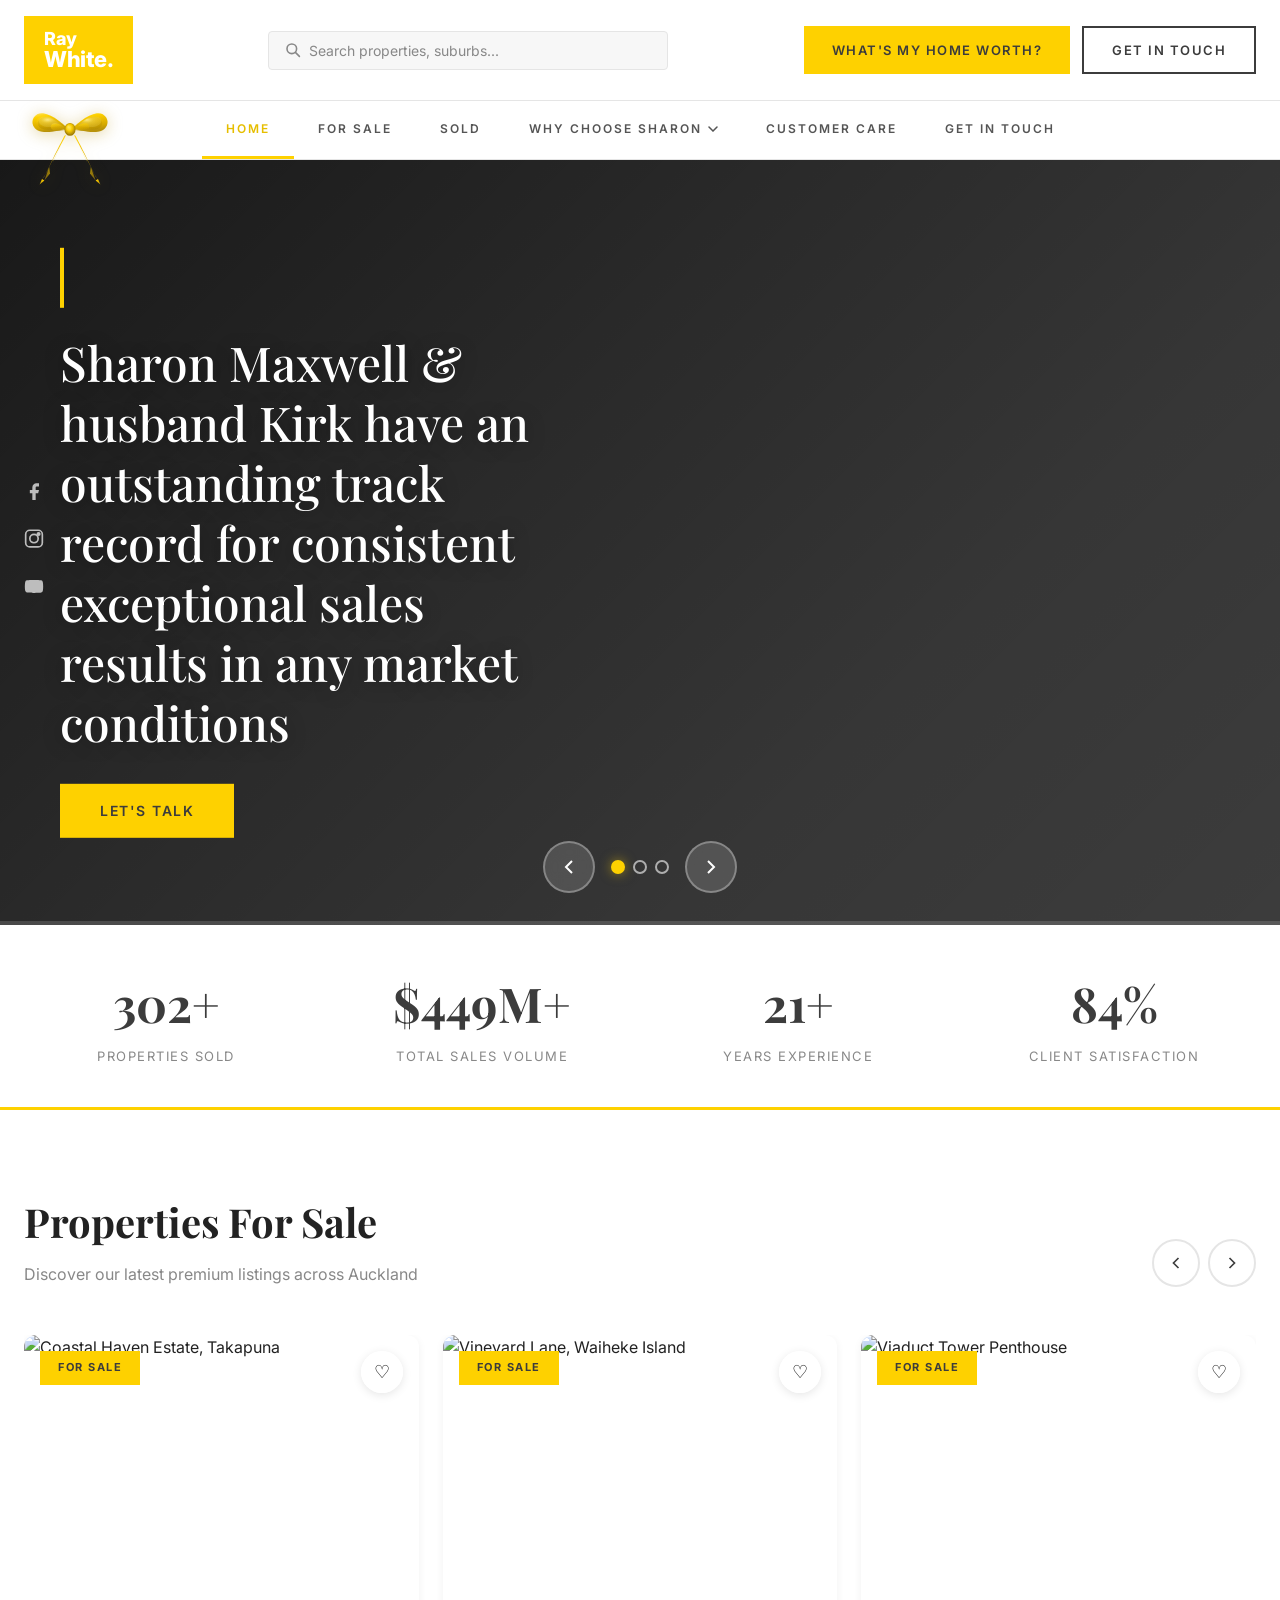
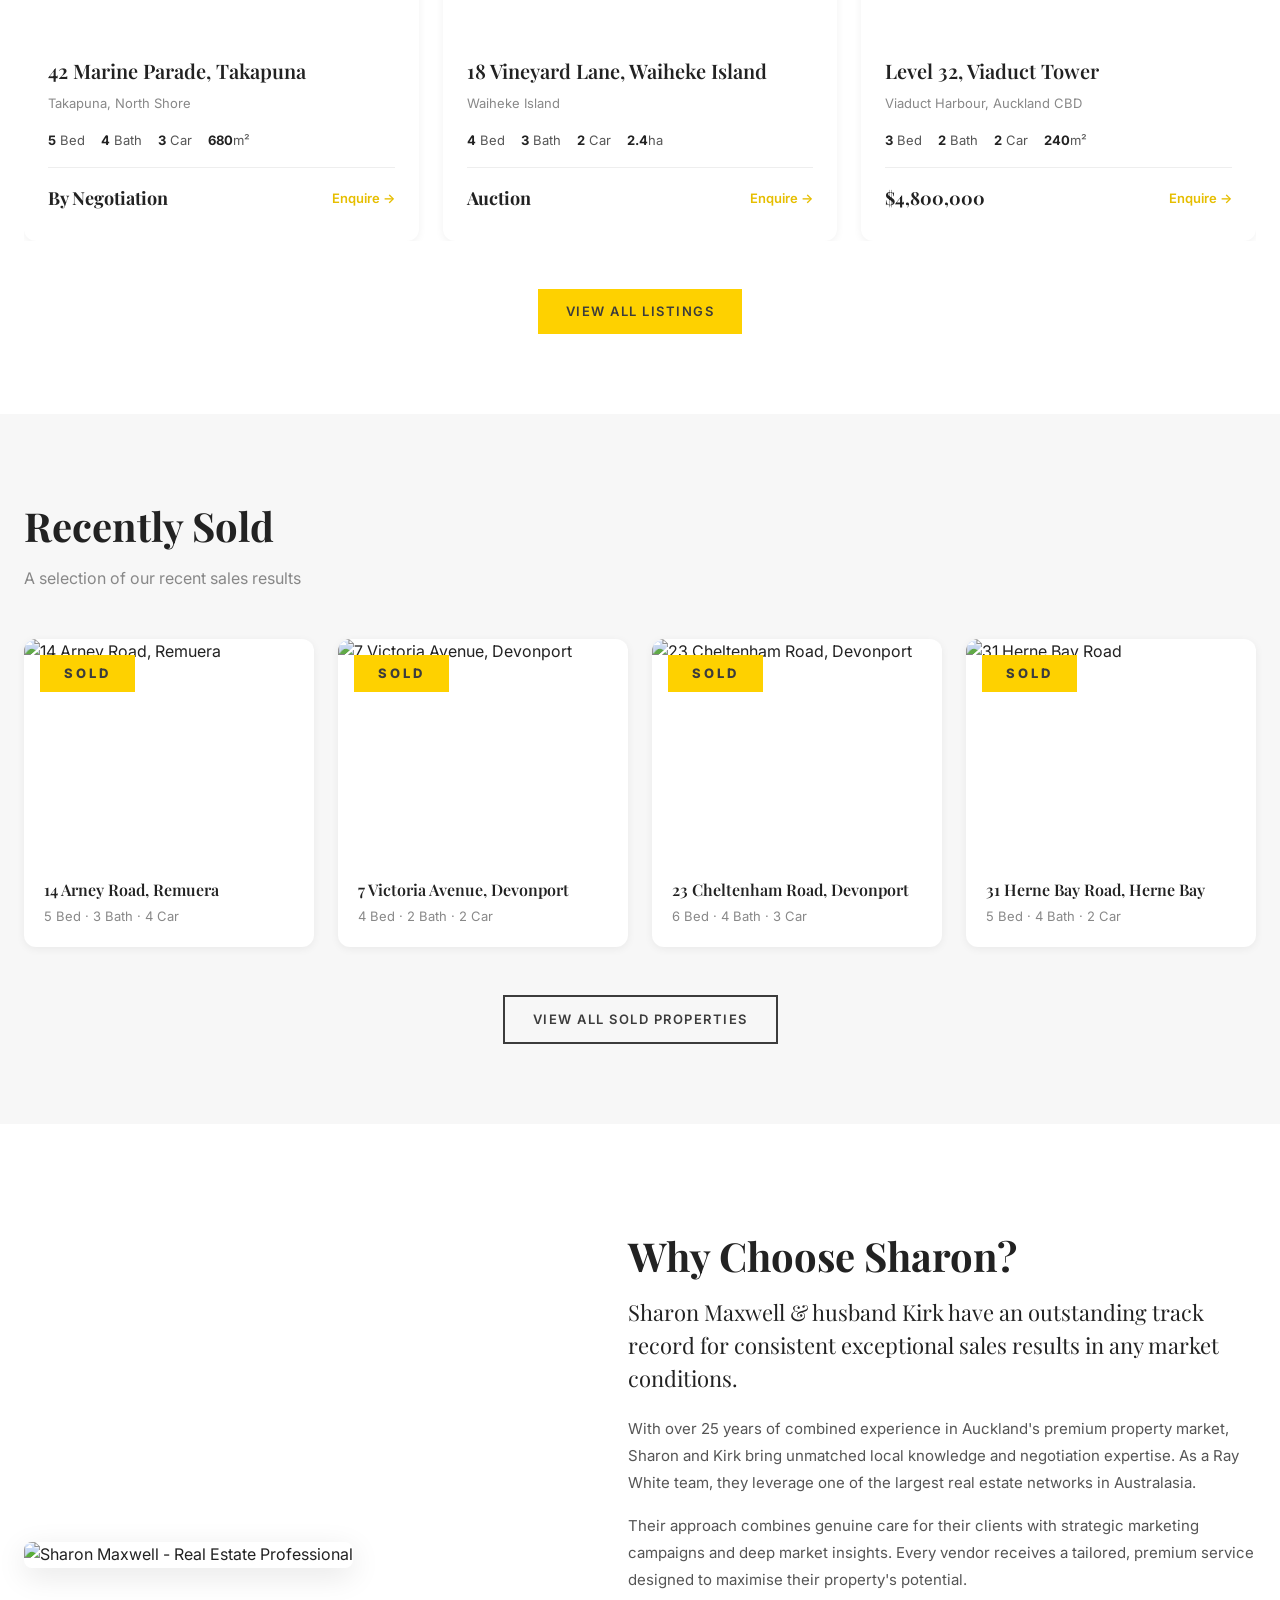
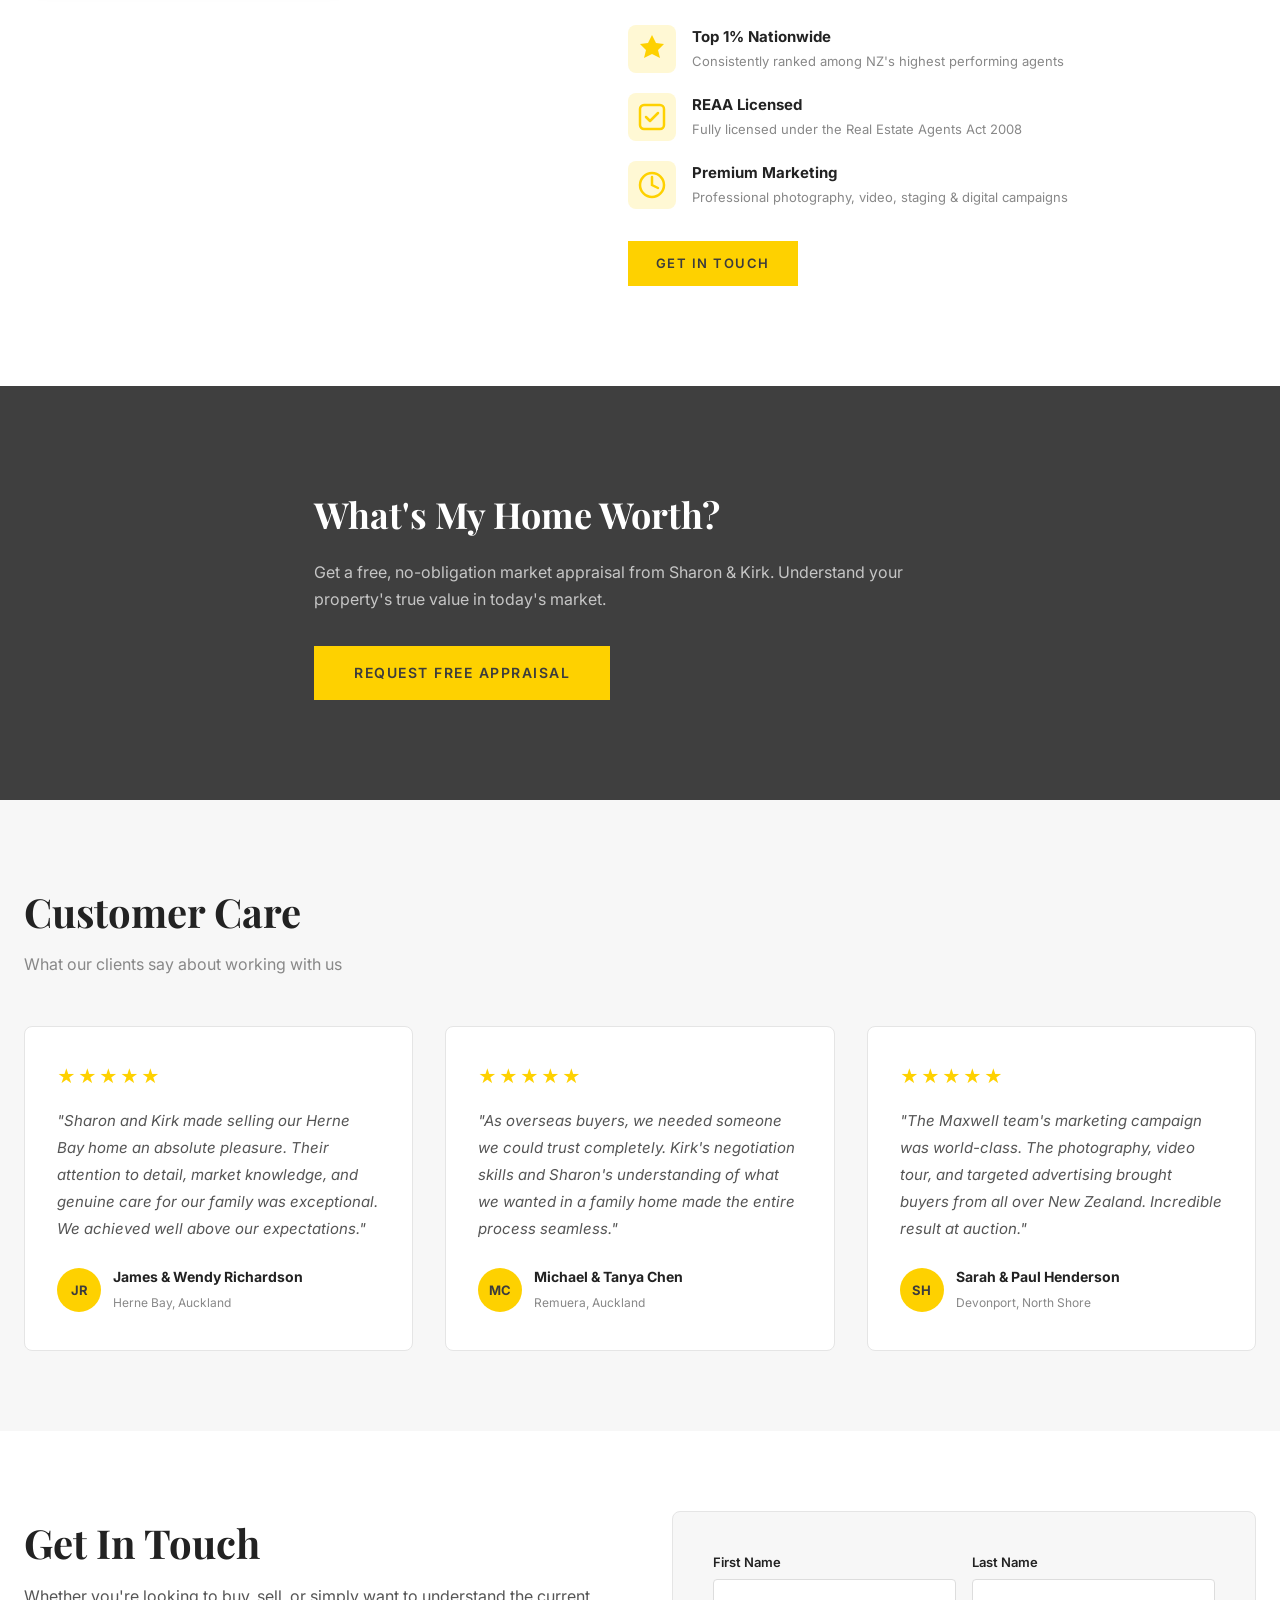
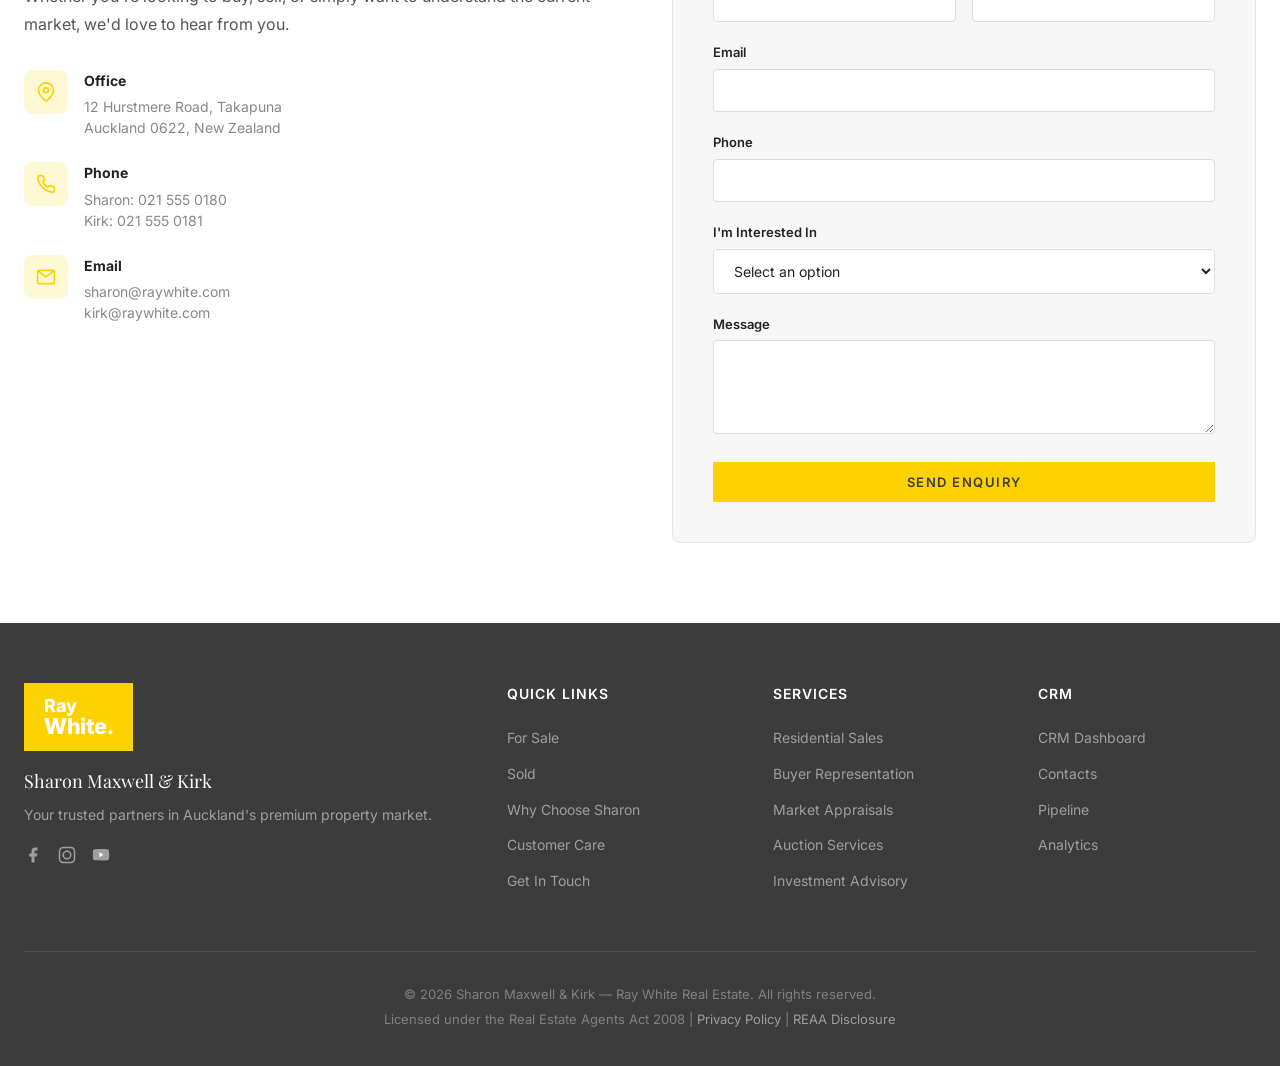
==== commit 7e3690a9: "Replace ribbon bow with premium satin gold SVG with layered gradients and realistic shading https://" ====
--- a/index.html
+++ b/index.html
@@ -39,43 +39,93 @@
     <nav class="nav" id="nav">
         <!-- Yellow bow ribbon -->
         <div class="ribbon-bow" aria-hidden="true">
-            <svg viewBox="0 0 120 150" width="90" height="112" xmlns="http://www.w3.org/2000/svg">
+            <svg viewBox="0 0 200 220" width="80" height="88" xmlns="http://www.w3.org/2000/svg">
                 <defs>
-                    <linearGradient id="bowLight" x1="0" y1="0" x2="1" y2="1">
-                        <stop offset="0%" stop-color="#ffe44d"/>
+                    <!-- Rich gold base gradient -->
+                    <linearGradient id="goldBase" x1="0" y1="0" x2="0.3" y2="1">
+                        <stop offset="0%" stop-color="#FFE566"/>
+                        <stop offset="25%" stop-color="#FED100"/>
+                        <stop offset="55%" stop-color="#E8B900"/>
+                        <stop offset="80%" stop-color="#D4A800"/>
+                        <stop offset="100%" stop-color="#B8920A"/>
+                    </linearGradient>
+                    <!-- Satin highlight -->
+                    <radialGradient id="satinHL" cx="0.4" cy="0.3" r="0.6">
+                        <stop offset="0%" stop-color="#FFF4A8" stop-opacity="0.8"/>
+                        <stop offset="40%" stop-color="#FFE44D" stop-opacity="0.3"/>
+                        <stop offset="100%" stop-color="#FED100" stop-opacity="0"/>
+                    </radialGradient>
+                    <!-- Deep shadow for folds -->
+                    <linearGradient id="foldShadow" x1="0" y1="0" x2="0" y2="1">
+                        <stop offset="0%" stop-color="#C89E00"/>
+                        <stop offset="100%" stop-color="#9A7800"/>
+                    </linearGradient>
+                    <!-- Tail gradient left -->
+                    <linearGradient id="tailL" x1="0.8" y1="0" x2="0.2" y2="1">
+                        <stop offset="0%" stop-color="#FED100"/>
+                        <stop offset="40%" stop-color="#E8B900"/>
+                        <stop offset="100%" stop-color="#B8920A"/>
+                    </linearGradient>
+                    <!-- Tail gradient right -->
+                    <linearGradient id="tailR" x1="0.2" y1="0" x2="0.8" y2="1">
+                        <stop offset="0%" stop-color="#FED100"/>
+                        <stop offset="40%" stop-color="#E8B900"/>
+                        <stop offset="100%" stop-color="#B8920A"/>
+                    </linearGradient>
+                    <!-- Knot gradient -->
+                    <radialGradient id="knotG" cx="0.45" cy="0.4" r="0.55">
+                        <stop offset="0%" stop-color="#FFE44D"/>
                         <stop offset="50%" stop-color="#FED100"/>
-                        <stop offset="100%" stop-color="#d4a800"/>
-                    </linearGradient>
-                    <linearGradient id="bowDark" x1="0" y1="0" x2="0" y2="1">
-                        <stop offset="0%" stop-color="#FED100"/>
-                        <stop offset="100%" stop-color="#c89e00"/>
-                    </linearGradient>
-                    <linearGradient id="bowShine" x1="0" y1="0" x2="1" y2="1">
-                        <stop offset="0%" stop-color="#fff7b0" stop-opacity="0.6"/>
-                        <stop offset="100%" stop-color="#FED100" stop-opacity="0"/>
-                    </linearGradient>
+                        <stop offset="100%" stop-color="#B8920A"/>
+                    </radialGradient>
                 </defs>
-                <!-- Left loop — big round -->
-                <path d="M56 48 C50 42, 16 20, 8 32 C-2 46, 10 62, 30 60 C42 58, 52 52, 56 48Z" fill="url(#bowLight)"/>
-                <path d="M56 48 C52 44, 28 28, 18 36 C10 44, 18 58, 32 58 C42 56, 52 52, 56 48Z" fill="url(#bowShine)"/>
-                <!-- Right loop — big round -->
-                <path d="M64 48 C70 42, 104 20, 112 32 C122 46, 110 62, 90 60 C78 58, 68 52, 64 48Z" fill="url(#bowLight)"/>
-                <path d="M64 48 C68 44, 92 28, 102 36 C110 44, 102 58, 88 58 C78 56, 68 52, 64 48Z" fill="url(#bowShine)"/>
-                <!-- Left tail — flowing down -->
-                <path d="M54 54 C48 72, 36 100, 28 130 C26 136, 22 140, 18 138 L24 130 C30 105, 42 75, 50 56Z" fill="url(#bowDark)"/>
-                <path d="M54 54 C50 68, 42 90, 36 115 L40 110 C44 90, 50 70, 53 56Z" fill="url(#bowShine)" opacity="0.4"/>
-                <!-- Right tail — flowing down -->
-                <path d="M66 54 C72 72, 84 100, 92 130 C94 136, 98 140, 102 138 L96 130 C90 105, 78 75, 70 56Z" fill="url(#bowDark)"/>
-                <path d="M66 54 C70 68, 78 90, 84 115 L80 110 C76 90, 70 70, 67 56Z" fill="url(#bowShine)" opacity="0.4"/>
-                <!-- Center knot — cinched middle -->
-                <ellipse cx="60" cy="50" rx="10" ry="12" fill="#c89e00"/>
-                <ellipse cx="60" cy="49" rx="8" ry="10" fill="#FED100"/>
-                <ellipse cx="58" cy="46" rx="4" ry="5" fill="#ffe44d" opacity="0.5"/>
-                <!-- Tail V-cuts -->
-                <path d="M18 138 L14 148 L22 142Z" fill="url(#bowDark)"/>
-                <path d="M28 130 L22 142 L30 134Z" fill="url(#bowDark)"/>
-                <path d="M102 138 L106 148 L98 142Z" fill="url(#bowDark)"/>
-                <path d="M92 130 L98 142 L90 134Z" fill="url(#bowDark)"/>
+
+                <!-- ==== LEFT TAIL — flowing ribbon ==== -->
+                <path d="M90 90 C82 108, 62 140, 48 170 C44 180, 38 192, 30 200 L36 194 C40 186, 44 178, 50 165 C60 142, 76 112, 86 92Z" fill="url(#tailL)" opacity="0.95"/>
+                <path d="M88 92 C82 106, 68 135, 56 158 L60 154 C70 134, 80 110, 86 94Z" fill="#FFE44D" opacity="0.25"/>
+                <!-- Left tail V-notch -->
+                <path d="M30 200 L24 214 L36 204Z" fill="url(#tailL)"/>
+                <path d="M48 170 L36 204 L50 186 Z" fill="url(#tailL)" opacity="0.6"/>
+
+                <!-- ==== RIGHT TAIL — flowing ribbon ==== -->
+                <path d="M110 90 C118 108, 138 140, 152 170 C156 180, 162 192, 170 200 L164 194 C160 186, 156 178, 150 165 C140 142, 124 112, 114 92Z" fill="url(#tailR)" opacity="0.95"/>
+                <path d="M112 92 C118 106, 132 135, 144 158 L140 154 C130 134, 120 110, 114 94Z" fill="#FFE44D" opacity="0.25"/>
+                <!-- Right tail V-notch -->
+                <path d="M170 200 L176 214 L164 204Z" fill="url(#tailR)"/>
+                <path d="M152 170 L164 204 L150 186Z" fill="url(#tailR)" opacity="0.6"/>
+
+                <!-- ==== LEFT LOOP — lush round bow ==== -->
+                <path d="M92 72 C82 60, 40 26, 18 38 C-2 50, 4 78, 30 82 C50 84, 78 80, 92 72Z" fill="url(#goldBase)"/>
+                <!-- Left loop inner fold shadow -->
+                <path d="M88 72 C80 64, 50 38, 30 46 C14 54, 16 72, 36 76 C52 78, 74 76, 88 72Z" fill="url(#foldShadow)" opacity="0.3"/>
+                <!-- Left loop satin sheen -->
+                <path d="M86 70 C78 62, 48 36, 26 44 C10 50, 14 68, 34 74 C50 76, 72 74, 86 70Z" fill="url(#satinHL)"/>
+                <!-- Left loop edge highlight -->
+                <path d="M80 66 C72 58, 46 40, 28 46 C18 50, 20 62, 34 68 C46 72, 66 70, 80 66Z" fill="#FFF4A8" opacity="0.15"/>
+
+                <!-- ==== RIGHT LOOP — lush round bow ==== -->
+                <path d="M108 72 C118 60, 160 26, 182 38 C202 50, 196 78, 170 82 C150 84, 122 80, 108 72Z" fill="url(#goldBase)"/>
+                <!-- Right loop inner fold shadow -->
+                <path d="M112 72 C120 64, 150 38, 170 46 C186 54, 184 72, 164 76 C148 78, 126 76, 112 72Z" fill="url(#foldShadow)" opacity="0.3"/>
+                <!-- Right loop satin sheen -->
+                <path d="M114 70 C122 62, 152 36, 174 44 C190 50, 186 68, 166 74 C150 76, 128 74, 114 70Z" fill="url(#satinHL)"/>
+                <!-- Right loop edge highlight -->
+                <path d="M120 66 C128 58, 154 40, 172 46 C182 50, 180 62, 166 68 C154 72, 134 70, 120 66Z" fill="#FFF4A8" opacity="0.15"/>
+
+                <!-- ==== Small inner loops (peek behind knot) ==== -->
+                <path d="M94 76 C88 70, 66 56, 56 62 C48 68, 52 78, 64 80 C74 80, 88 78, 94 76Z" fill="url(#goldBase)" opacity="0.6"/>
+                <path d="M106 76 C112 70, 134 56, 144 62 C152 68, 148 78, 136 80 C126 80, 112 78, 106 76Z" fill="url(#goldBase)" opacity="0.6"/>
+
+                <!-- ==== CENTER KNOT — gathered fabric ==== -->
+                <ellipse cx="100" cy="76" rx="14" ry="16" fill="url(#foldShadow)"/>
+                <ellipse cx="100" cy="75" rx="12" ry="14" fill="url(#knotG)"/>
+                <!-- Knot fabric wrinkle lines -->
+                <path d="M94 68 C96 72, 96 78, 94 82" stroke="#B8920A" stroke-width="0.8" fill="none" opacity="0.4"/>
+                <path d="M100 66 C100 72, 100 78, 100 84" stroke="#B8920A" stroke-width="0.6" fill="none" opacity="0.3"/>
+                <path d="M106 68 C104 72, 104 78, 106 82" stroke="#B8920A" stroke-width="0.8" fill="none" opacity="0.4"/>
+                <!-- Knot highlight -->
+                <ellipse cx="97" cy="72" rx="6" ry="7" fill="#FFE44D" opacity="0.35"/>
+                <ellipse cx="96" cy="70" rx="3" ry="4" fill="#FFF4A8" opacity="0.3"/>
             </svg>
         </div>
         <div class="container nav-inner">
--- a/styles.css
+++ b/styles.css
@@ -209,10 +209,10 @@
    ============================================ */
 .ribbon-bow {
     position: absolute;
-    left: calc((100% - min(1280px, 100%)) / 2 + 38px);
-    top: 2px;
+    left: calc((100% - min(1280px, 100%)) / 2 + 30px);
+    top: -2px;
     z-index: 101;
-    filter: drop-shadow(1px 3px 6px rgba(200,160,0,0.3));
+    filter: drop-shadow(0 2px 8px rgba(180,140,0,0.35));
     pointer-events: none;
     animation: ribbonSway 4s ease-in-out infinite;
 }
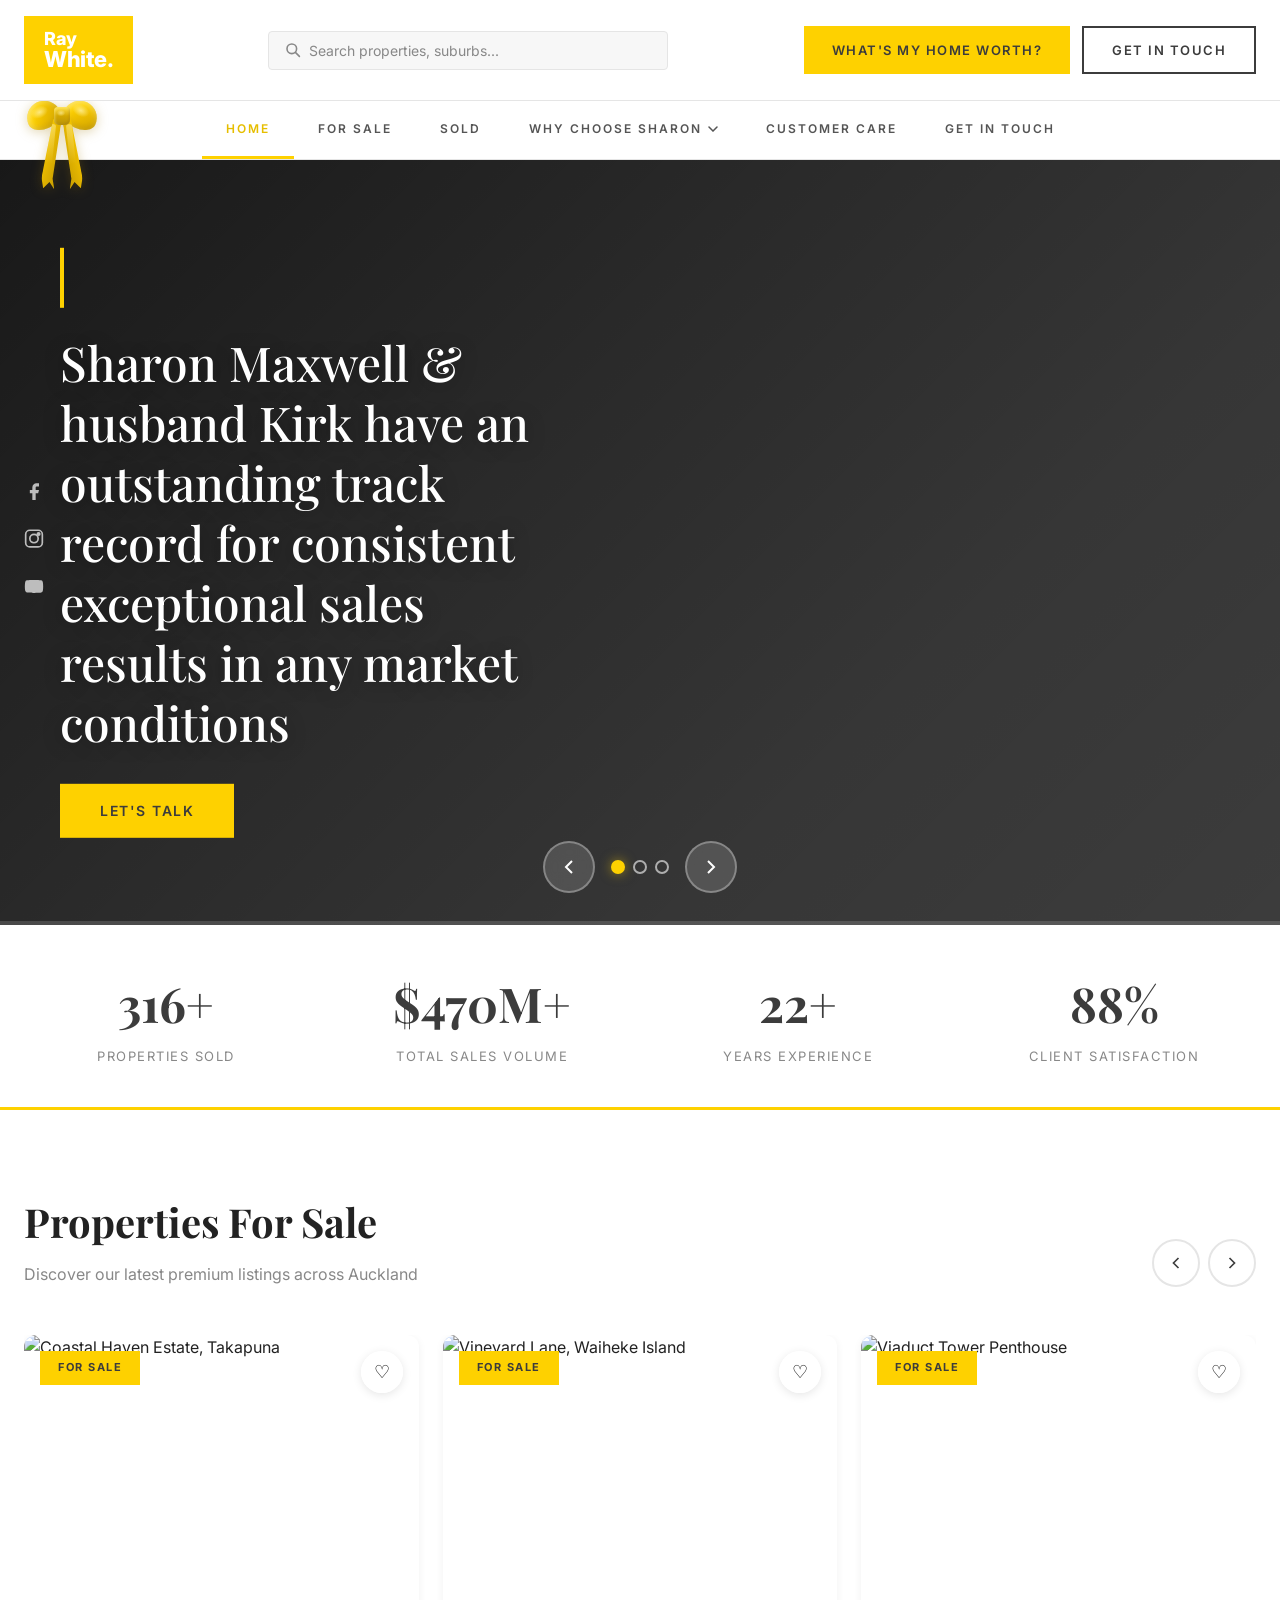
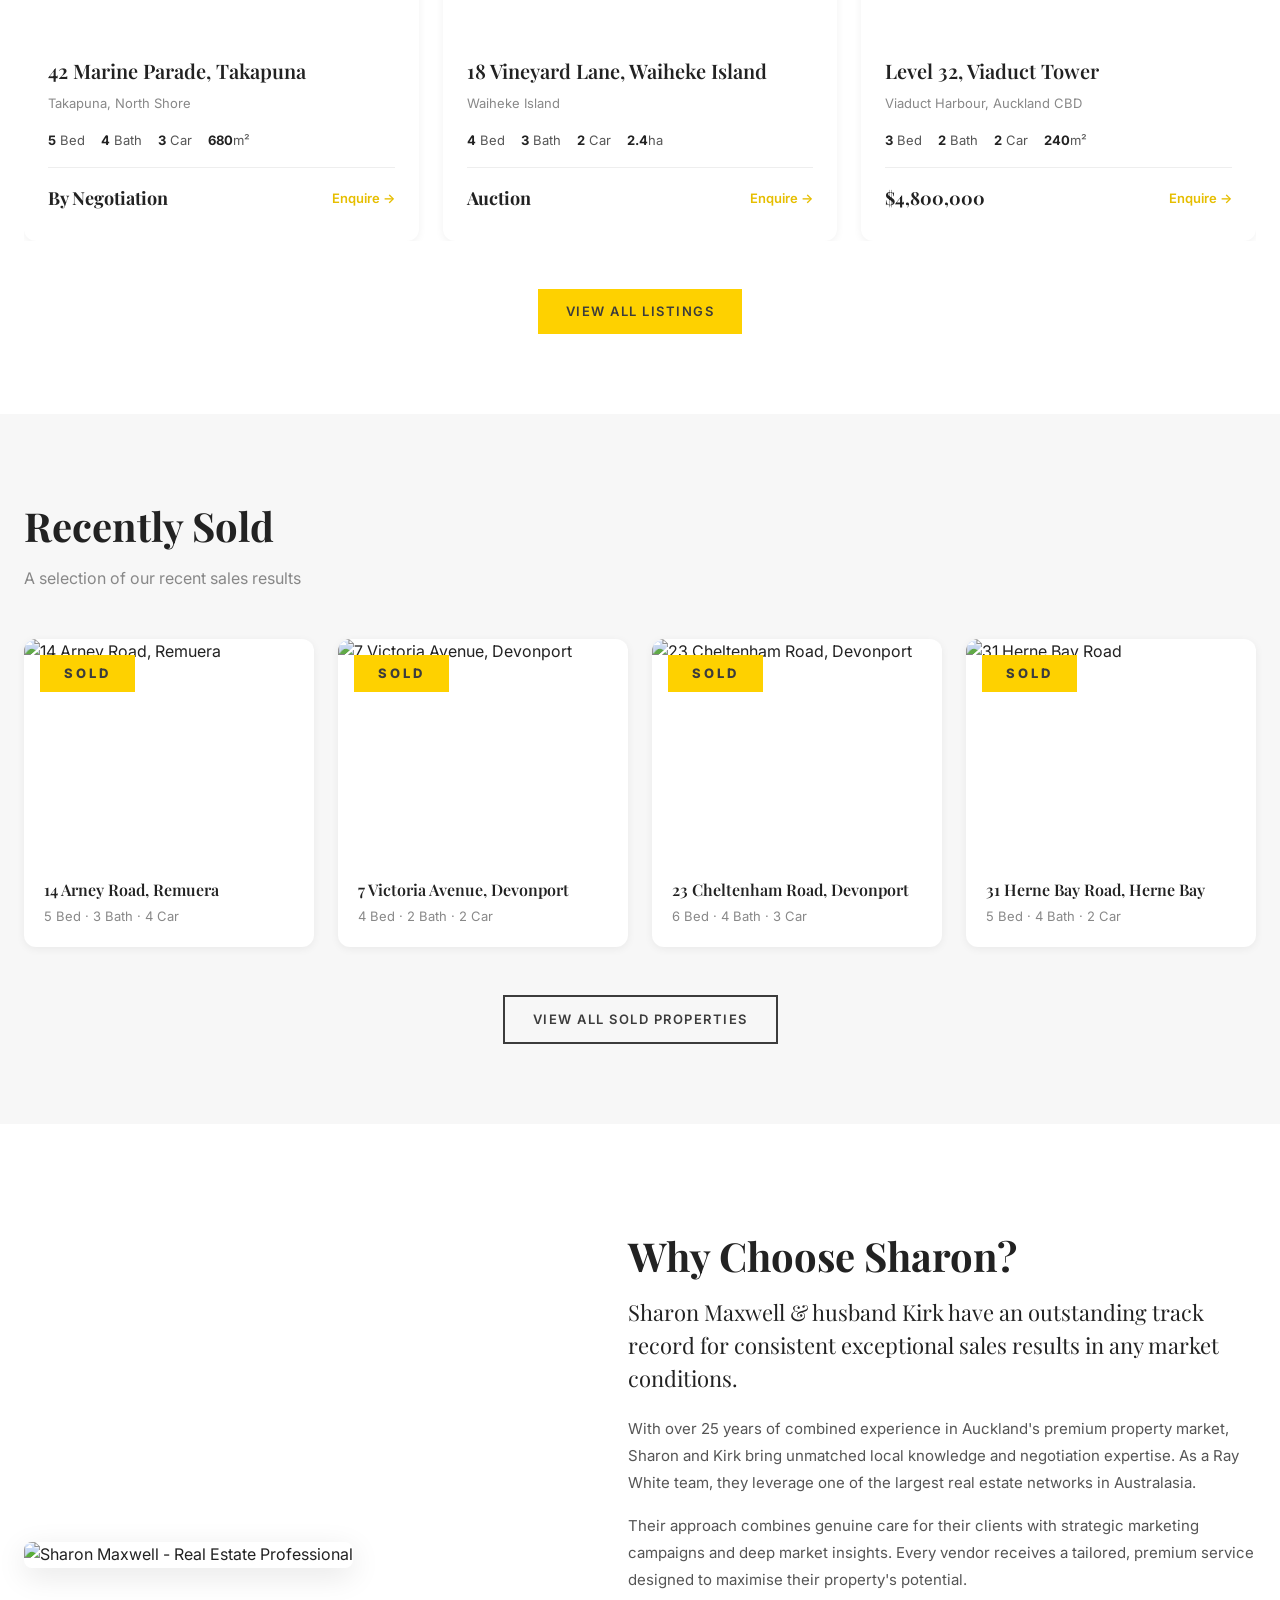
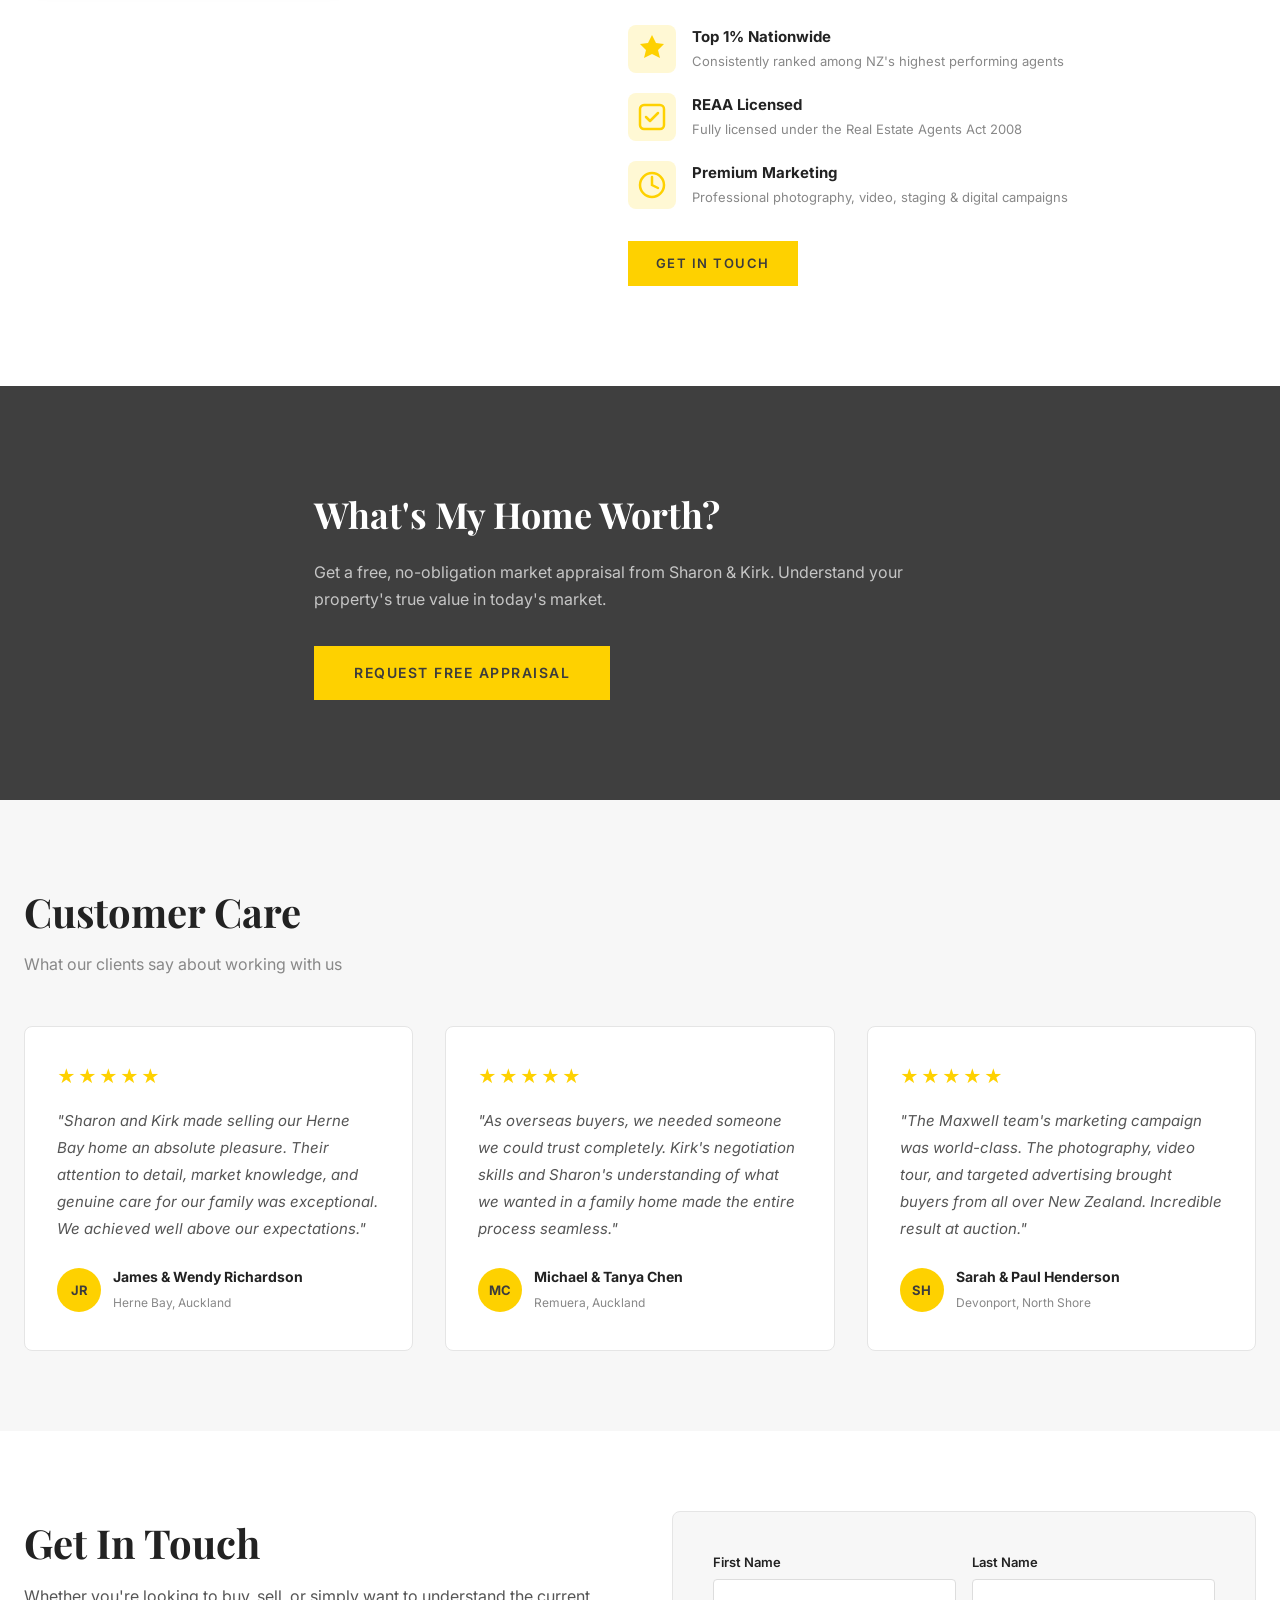
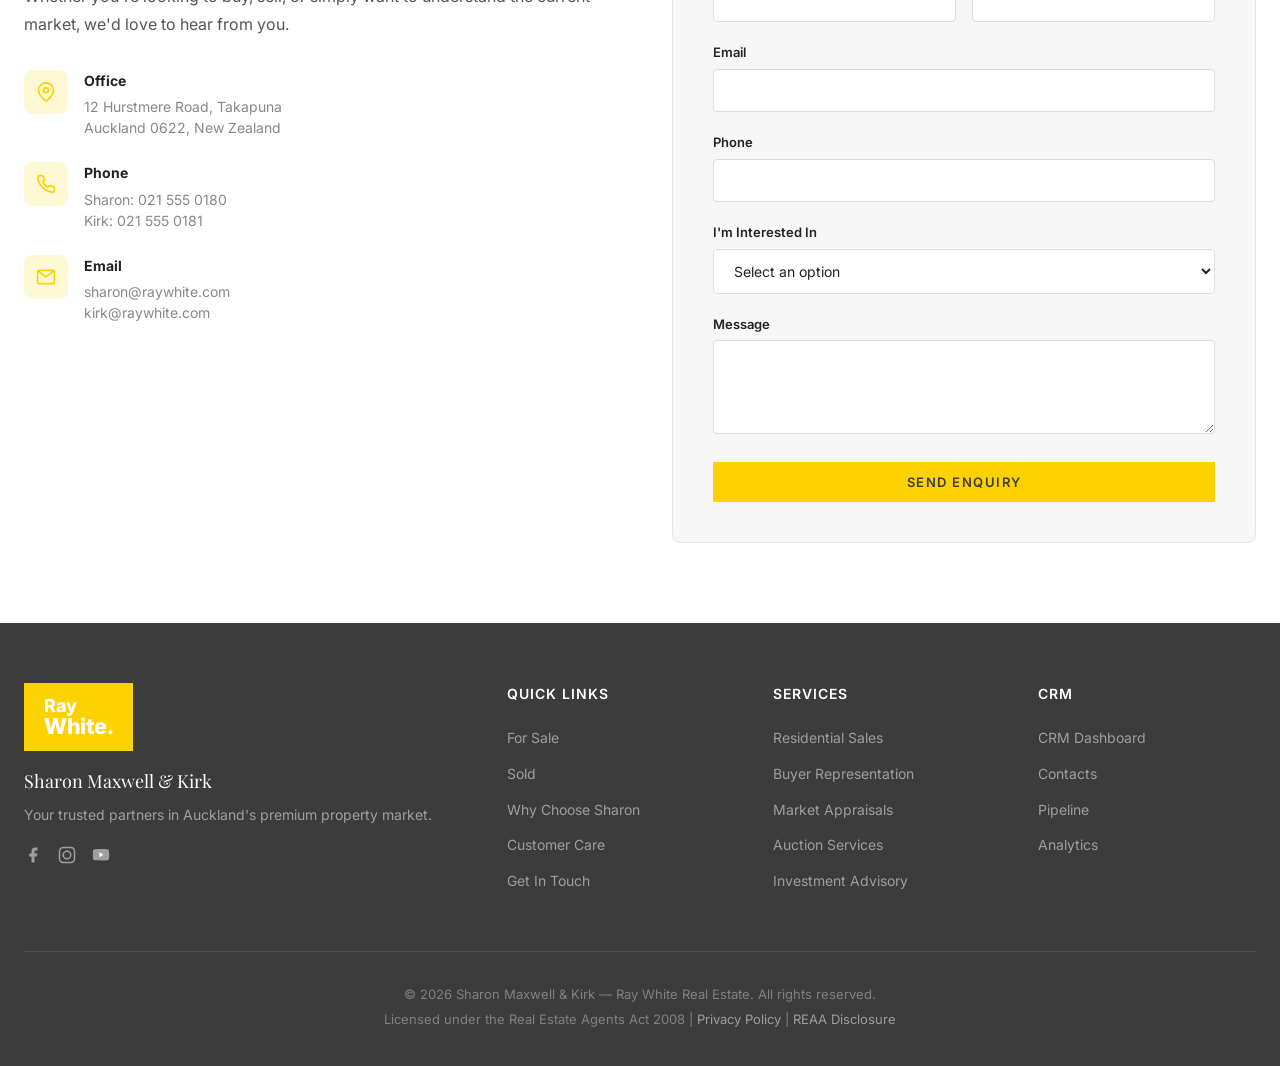
==== commit dbe03815: "Replace SVG bow with CSS-only gold satin ribbon bow with gradients, highlights and V-cut tails https" ====
--- a/index.html
+++ b/index.html
@@ -39,94 +39,11 @@
     <nav class="nav" id="nav">
         <!-- Yellow bow ribbon -->
         <div class="ribbon-bow" aria-hidden="true">
-            <svg viewBox="0 0 200 220" width="80" height="88" xmlns="http://www.w3.org/2000/svg">
-                <defs>
-                    <!-- Rich gold base gradient -->
-                    <linearGradient id="goldBase" x1="0" y1="0" x2="0.3" y2="1">
-                        <stop offset="0%" stop-color="#FFE566"/>
-                        <stop offset="25%" stop-color="#FED100"/>
-                        <stop offset="55%" stop-color="#E8B900"/>
-                        <stop offset="80%" stop-color="#D4A800"/>
-                        <stop offset="100%" stop-color="#B8920A"/>
-                    </linearGradient>
-                    <!-- Satin highlight -->
-                    <radialGradient id="satinHL" cx="0.4" cy="0.3" r="0.6">
-                        <stop offset="0%" stop-color="#FFF4A8" stop-opacity="0.8"/>
-                        <stop offset="40%" stop-color="#FFE44D" stop-opacity="0.3"/>
-                        <stop offset="100%" stop-color="#FED100" stop-opacity="0"/>
-                    </radialGradient>
-                    <!-- Deep shadow for folds -->
-                    <linearGradient id="foldShadow" x1="0" y1="0" x2="0" y2="1">
-                        <stop offset="0%" stop-color="#C89E00"/>
-                        <stop offset="100%" stop-color="#9A7800"/>
-                    </linearGradient>
-                    <!-- Tail gradient left -->
-                    <linearGradient id="tailL" x1="0.8" y1="0" x2="0.2" y2="1">
-                        <stop offset="0%" stop-color="#FED100"/>
-                        <stop offset="40%" stop-color="#E8B900"/>
-                        <stop offset="100%" stop-color="#B8920A"/>
-                    </linearGradient>
-                    <!-- Tail gradient right -->
-                    <linearGradient id="tailR" x1="0.2" y1="0" x2="0.8" y2="1">
-                        <stop offset="0%" stop-color="#FED100"/>
-                        <stop offset="40%" stop-color="#E8B900"/>
-                        <stop offset="100%" stop-color="#B8920A"/>
-                    </linearGradient>
-                    <!-- Knot gradient -->
-                    <radialGradient id="knotG" cx="0.45" cy="0.4" r="0.55">
-                        <stop offset="0%" stop-color="#FFE44D"/>
-                        <stop offset="50%" stop-color="#FED100"/>
-                        <stop offset="100%" stop-color="#B8920A"/>
-                    </radialGradient>
-                </defs>
-
-                <!-- ==== LEFT TAIL — flowing ribbon ==== -->
-                <path d="M90 90 C82 108, 62 140, 48 170 C44 180, 38 192, 30 200 L36 194 C40 186, 44 178, 50 165 C60 142, 76 112, 86 92Z" fill="url(#tailL)" opacity="0.95"/>
-                <path d="M88 92 C82 106, 68 135, 56 158 L60 154 C70 134, 80 110, 86 94Z" fill="#FFE44D" opacity="0.25"/>
-                <!-- Left tail V-notch -->
-                <path d="M30 200 L24 214 L36 204Z" fill="url(#tailL)"/>
-                <path d="M48 170 L36 204 L50 186 Z" fill="url(#tailL)" opacity="0.6"/>
-
-                <!-- ==== RIGHT TAIL — flowing ribbon ==== -->
-                <path d="M110 90 C118 108, 138 140, 152 170 C156 180, 162 192, 170 200 L164 194 C160 186, 156 178, 150 165 C140 142, 124 112, 114 92Z" fill="url(#tailR)" opacity="0.95"/>
-                <path d="M112 92 C118 106, 132 135, 144 158 L140 154 C130 134, 120 110, 114 94Z" fill="#FFE44D" opacity="0.25"/>
-                <!-- Right tail V-notch -->
-                <path d="M170 200 L176 214 L164 204Z" fill="url(#tailR)"/>
-                <path d="M152 170 L164 204 L150 186Z" fill="url(#tailR)" opacity="0.6"/>
-
-                <!-- ==== LEFT LOOP — lush round bow ==== -->
-                <path d="M92 72 C82 60, 40 26, 18 38 C-2 50, 4 78, 30 82 C50 84, 78 80, 92 72Z" fill="url(#goldBase)"/>
-                <!-- Left loop inner fold shadow -->
-                <path d="M88 72 C80 64, 50 38, 30 46 C14 54, 16 72, 36 76 C52 78, 74 76, 88 72Z" fill="url(#foldShadow)" opacity="0.3"/>
-                <!-- Left loop satin sheen -->
-                <path d="M86 70 C78 62, 48 36, 26 44 C10 50, 14 68, 34 74 C50 76, 72 74, 86 70Z" fill="url(#satinHL)"/>
-                <!-- Left loop edge highlight -->
-                <path d="M80 66 C72 58, 46 40, 28 46 C18 50, 20 62, 34 68 C46 72, 66 70, 80 66Z" fill="#FFF4A8" opacity="0.15"/>
-
-                <!-- ==== RIGHT LOOP — lush round bow ==== -->
-                <path d="M108 72 C118 60, 160 26, 182 38 C202 50, 196 78, 170 82 C150 84, 122 80, 108 72Z" fill="url(#goldBase)"/>
-                <!-- Right loop inner fold shadow -->
-                <path d="M112 72 C120 64, 150 38, 170 46 C186 54, 184 72, 164 76 C148 78, 126 76, 112 72Z" fill="url(#foldShadow)" opacity="0.3"/>
-                <!-- Right loop satin sheen -->
-                <path d="M114 70 C122 62, 152 36, 174 44 C190 50, 186 68, 166 74 C150 76, 128 74, 114 70Z" fill="url(#satinHL)"/>
-                <!-- Right loop edge highlight -->
-                <path d="M120 66 C128 58, 154 40, 172 46 C182 50, 180 62, 166 68 C154 72, 134 70, 120 66Z" fill="#FFF4A8" opacity="0.15"/>
-
-                <!-- ==== Small inner loops (peek behind knot) ==== -->
-                <path d="M94 76 C88 70, 66 56, 56 62 C48 68, 52 78, 64 80 C74 80, 88 78, 94 76Z" fill="url(#goldBase)" opacity="0.6"/>
-                <path d="M106 76 C112 70, 134 56, 144 62 C152 68, 148 78, 136 80 C126 80, 112 78, 106 76Z" fill="url(#goldBase)" opacity="0.6"/>
-
-                <!-- ==== CENTER KNOT — gathered fabric ==== -->
-                <ellipse cx="100" cy="76" rx="14" ry="16" fill="url(#foldShadow)"/>
-                <ellipse cx="100" cy="75" rx="12" ry="14" fill="url(#knotG)"/>
-                <!-- Knot fabric wrinkle lines -->
-                <path d="M94 68 C96 72, 96 78, 94 82" stroke="#B8920A" stroke-width="0.8" fill="none" opacity="0.4"/>
-                <path d="M100 66 C100 72, 100 78, 100 84" stroke="#B8920A" stroke-width="0.6" fill="none" opacity="0.3"/>
-                <path d="M106 68 C104 72, 104 78, 106 82" stroke="#B8920A" stroke-width="0.8" fill="none" opacity="0.4"/>
-                <!-- Knot highlight -->
-                <ellipse cx="97" cy="72" rx="6" ry="7" fill="#FFE44D" opacity="0.35"/>
-                <ellipse cx="96" cy="70" rx="3" ry="4" fill="#FFF4A8" opacity="0.3"/>
-            </svg>
+            <div class="bow-left"></div>
+            <div class="bow-right"></div>
+            <div class="bow-knot"></div>
+            <div class="bow-tail-left"></div>
+            <div class="bow-tail-right"></div>
         </div>
         <div class="container nav-inner">
             <ul class="nav-links" id="navLinks">
--- a/styles.css
+++ b/styles.css
@@ -205,16 +205,108 @@
 }
 
 /* ============================================
-   YELLOW BOW RIBBON
+   YELLOW BOW RIBBON — CSS Only
    ============================================ */
 .ribbon-bow {
     position: absolute;
-    left: calc((100% - min(1280px, 100%)) / 2 + 30px);
-    top: -2px;
+    left: calc((100% - min(1280px, 100%)) / 2 + 22px);
+    top: -4px;
     z-index: 101;
-    filter: drop-shadow(0 2px 8px rgba(180,140,0,0.35));
+    width: 80px;
+    height: 100px;
     pointer-events: none;
-    animation: ribbonSway 4s ease-in-out infinite;
+    animation: ribbonSway 5s ease-in-out infinite;
+    filter: drop-shadow(0 2px 6px rgba(160,120,0,0.3));
+}
+
+/* Bow loops — two lush rounded petals */
+.bow-left,
+.bow-right {
+    position: absolute;
+    width: 34px;
+    height: 28px;
+    top: 4px;
+    border-radius: 50% 50% 50% 50% / 60% 60% 40% 40%;
+    background: linear-gradient(135deg, #FFE566 0%, #FED100 30%, #E8B900 60%, #C89E00 100%);
+    box-shadow: inset 2px 2px 6px rgba(255,240,150,0.6), inset -1px -2px 4px rgba(150,110,0,0.3);
+}
+.bow-left {
+    left: 4px;
+    transform: rotate(-25deg);
+}
+.bow-right {
+    right: 4px;
+    transform: rotate(25deg);
+}
+/* Satin sheen on loops */
+.bow-left::after,
+.bow-right::after {
+    content: '';
+    position: absolute;
+    top: 4px;
+    left: 6px;
+    width: 18px;
+    height: 12px;
+    border-radius: 50%;
+    background: radial-gradient(ellipse, rgba(255,245,180,0.7) 0%, transparent 70%);
+}
+
+/* Center knot */
+.bow-knot {
+    position: absolute;
+    left: 50%;
+    top: 10px;
+    width: 16px;
+    height: 18px;
+    margin-left: -8px;
+    border-radius: 4px 4px 5px 5px;
+    background: linear-gradient(180deg, #FFE044 0%, #D4A800 50%, #B8920A 100%);
+    box-shadow: inset 1px 1px 3px rgba(255,240,150,0.5), inset -1px -1px 2px rgba(140,100,0,0.3);
+    z-index: 2;
+}
+.bow-knot::after {
+    content: '';
+    position: absolute;
+    top: 3px;
+    left: 3px;
+    width: 8px;
+    height: 6px;
+    border-radius: 50%;
+    background: radial-gradient(ellipse, rgba(255,245,180,0.6) 0%, transparent 80%);
+}
+
+/* Ribbon tails — flowing down with V-cuts */
+.bow-tail-left,
+.bow-tail-right {
+    position: absolute;
+    top: 22px;
+    width: 14px;
+    height: 70px;
+    z-index: 0;
+}
+.bow-tail-left {
+    left: 22px;
+    background: linear-gradient(to bottom right, #FED100 0%, #E8B900 40%, #C89E00 100%);
+    clip-path: polygon(40% 0%, 100% 0%, 80% 85%, 100% 100%, 60% 90%, 20% 100%, 0% 85%);
+    transform: rotate(6deg);
+}
+.bow-tail-right {
+    right: 22px;
+    background: linear-gradient(to bottom left, #FED100 0%, #E8B900 40%, #C89E00 100%);
+    clip-path: polygon(0% 0%, 60% 0%, 100% 85%, 80% 100%, 40% 90%, 0% 100%, 20% 85%);
+    transform: rotate(-6deg);
+}
+/* Satin highlight on tails */
+.bow-tail-left::after,
+.bow-tail-right::after {
+    content: '';
+    position: absolute;
+    top: 5px;
+    left: 3px;
+    width: 6px;
+    height: 50px;
+    background: linear-gradient(to bottom, rgba(255,240,160,0.5) 0%, transparent 80%);
+    border-radius: 2px;
 }
 
 @media (max-width: 768px) {
@@ -223,8 +315,8 @@
 
 @keyframes ribbonSway {
     0%, 100% { transform: rotate(0deg); }
-    25% { transform: rotate(0.5deg); }
-    75% { transform: rotate(-0.5deg); }
+    25% { transform: rotate(0.6deg); }
+    75% { transform: rotate(-0.6deg); }
 }
 
 .nav-links {
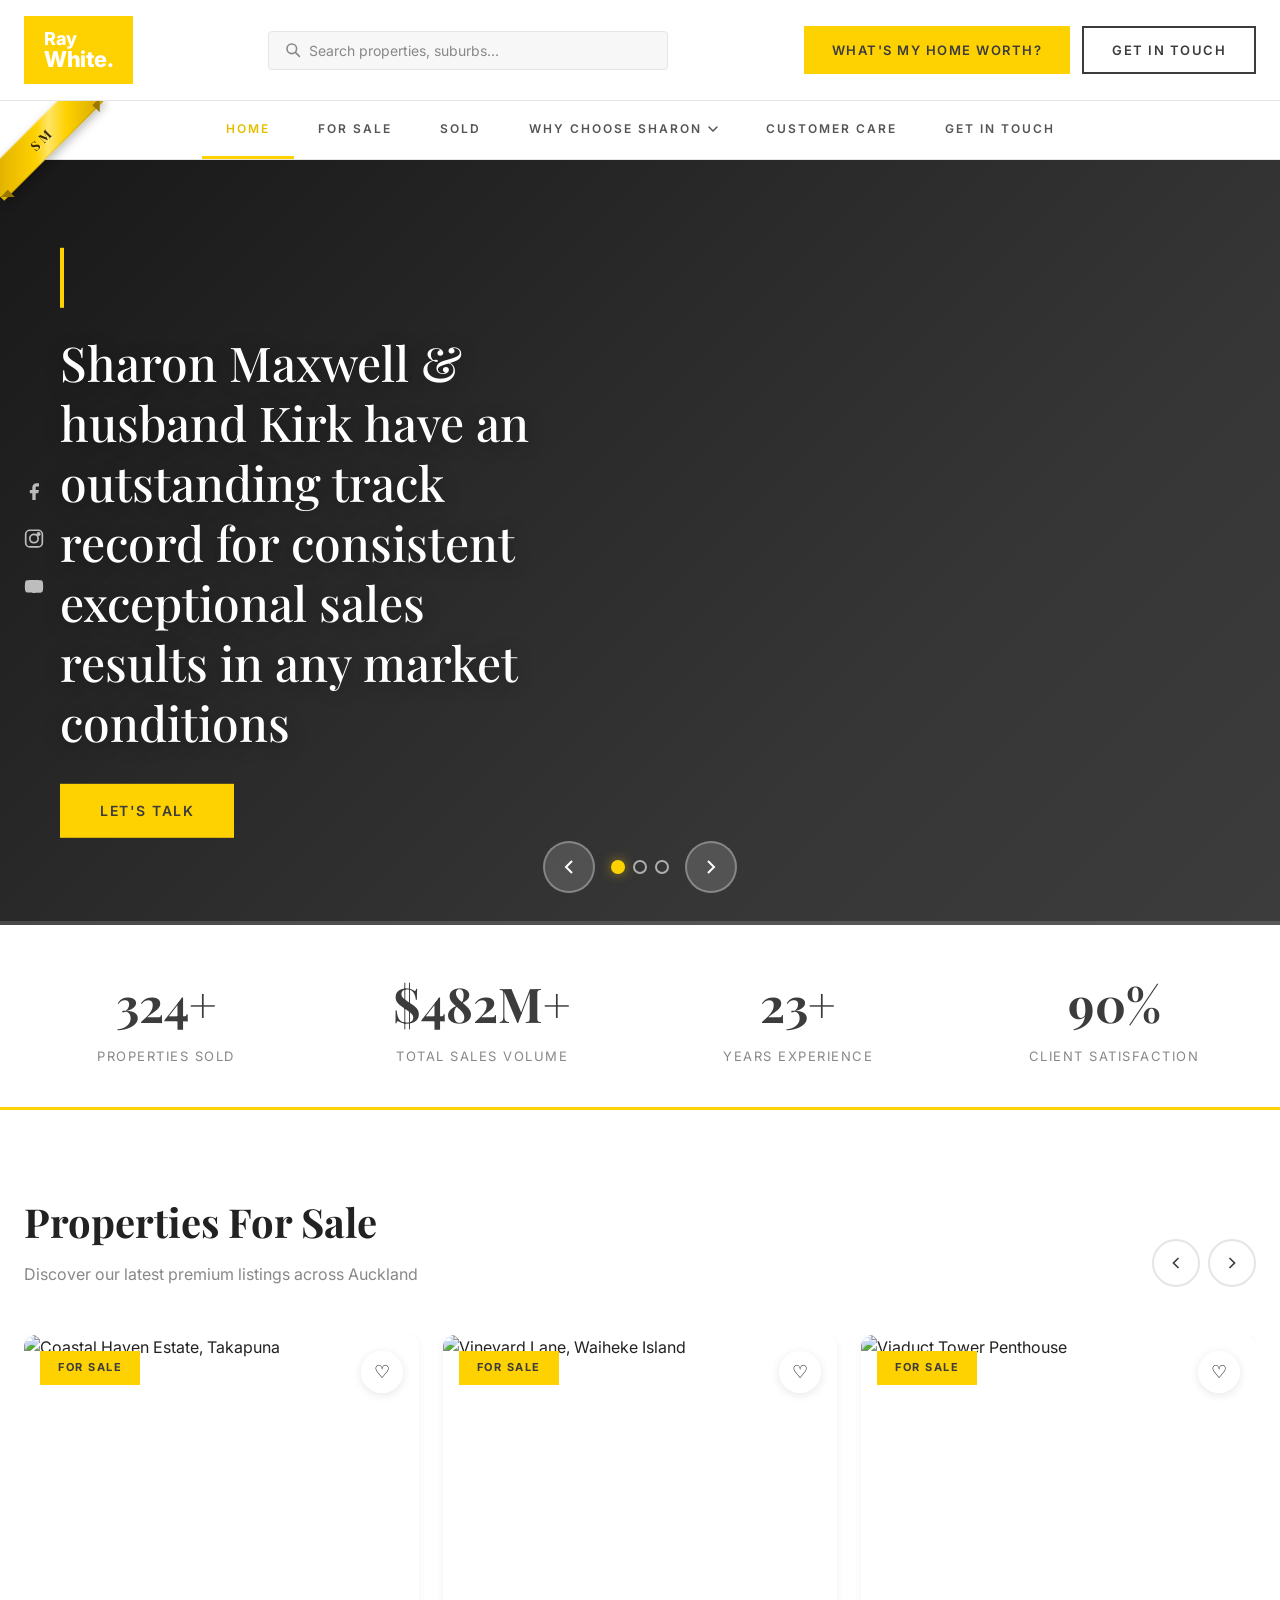
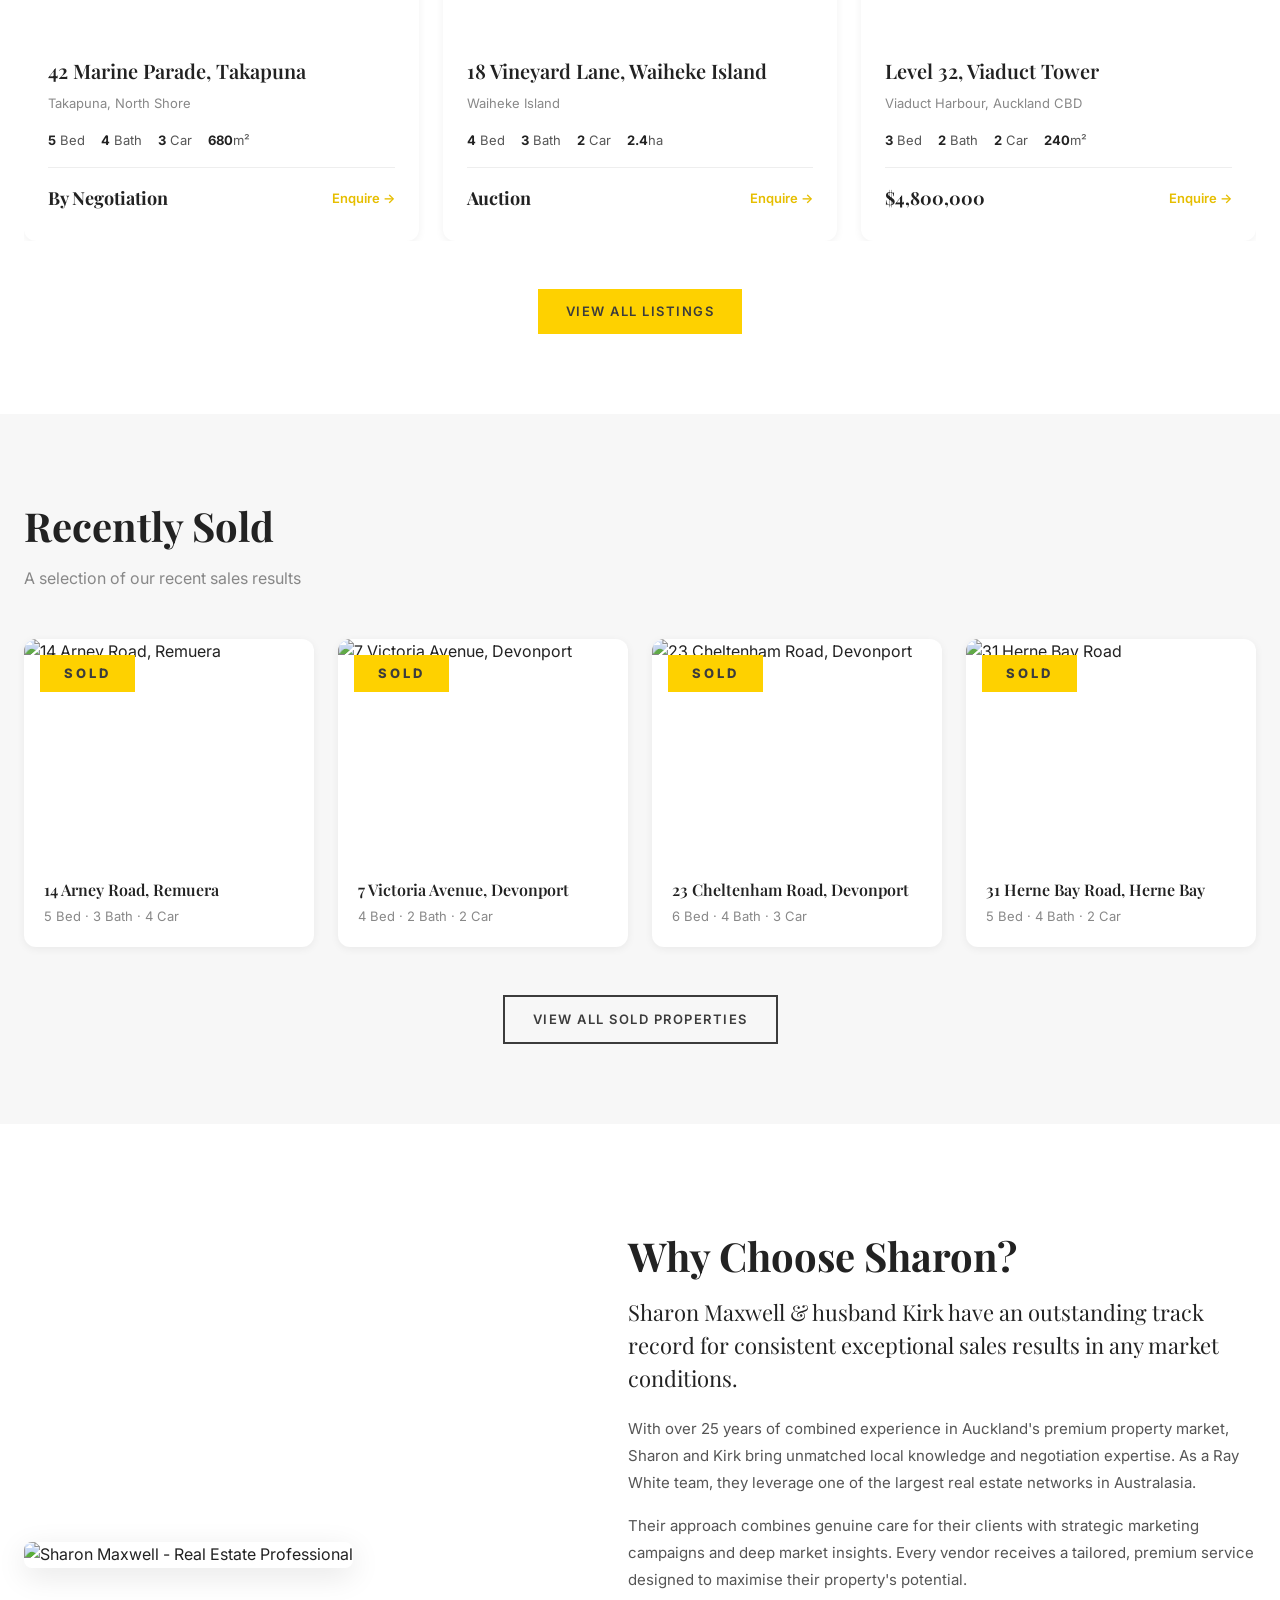
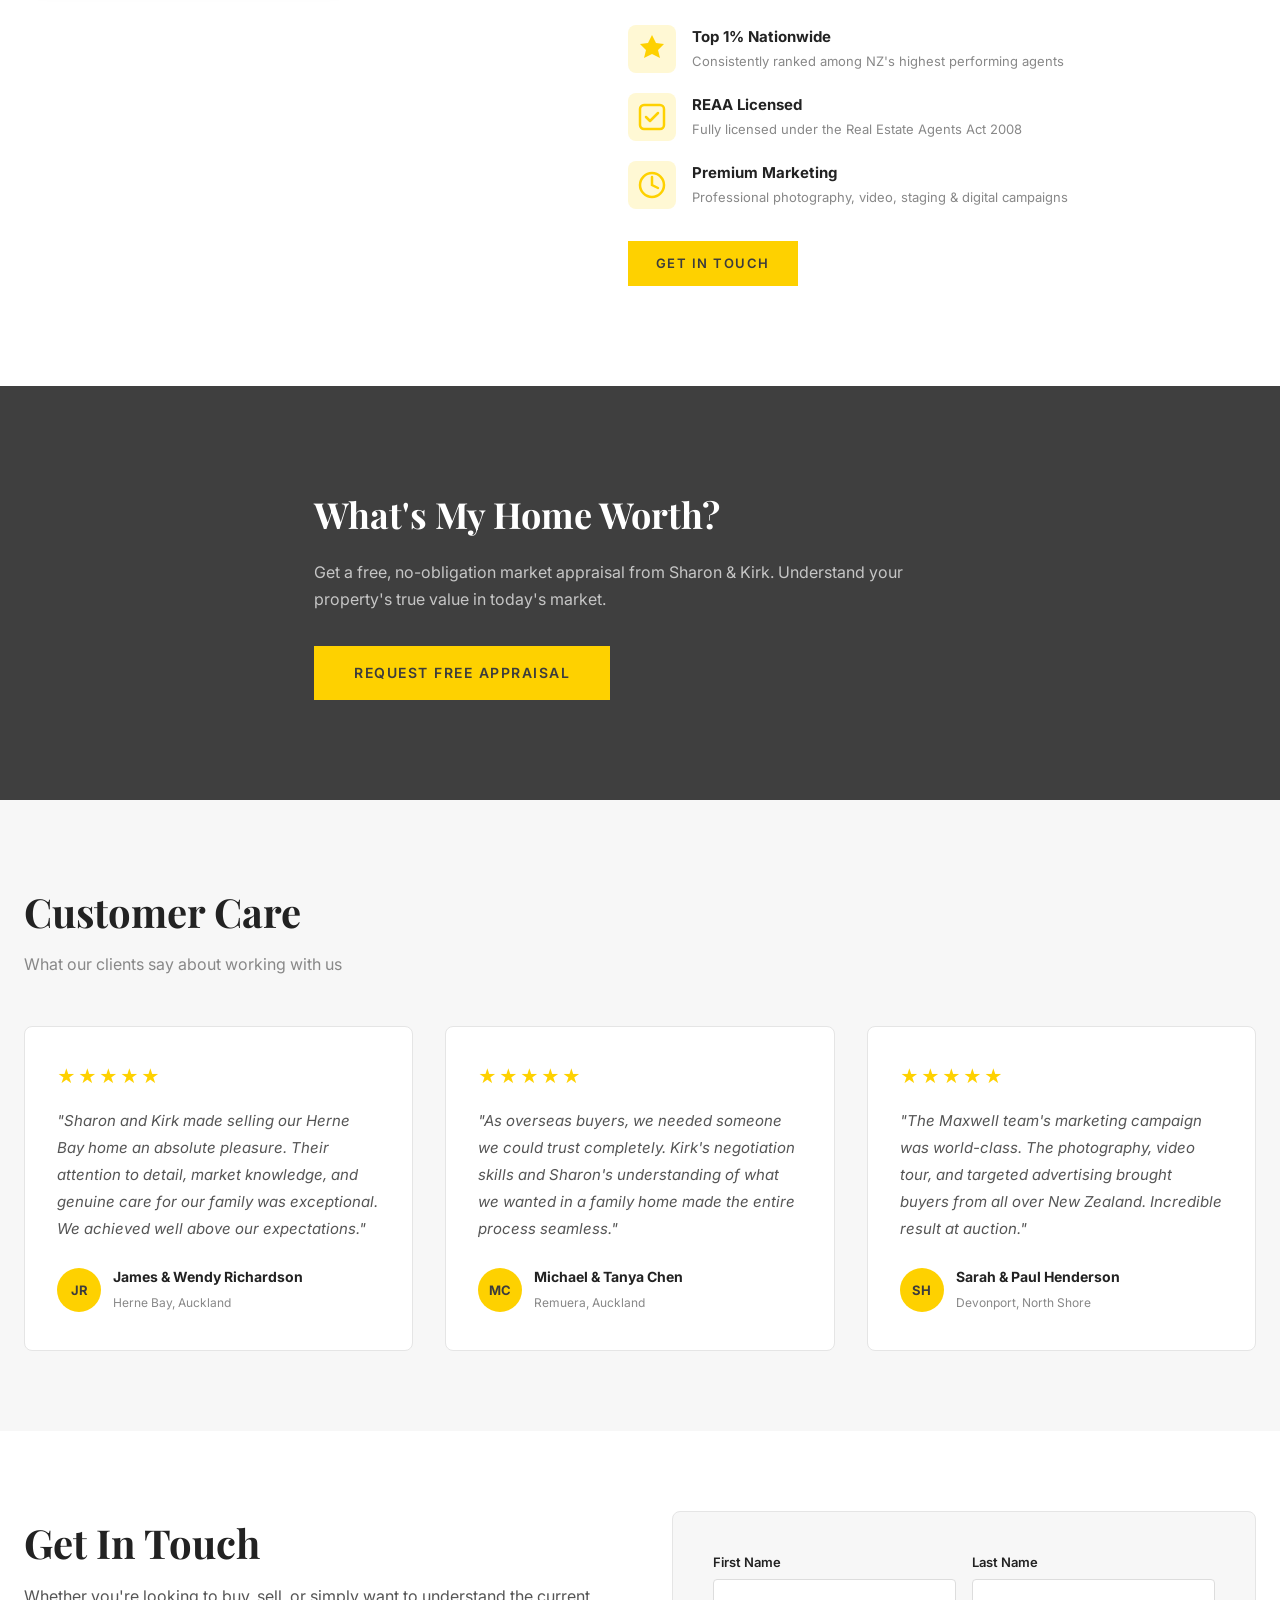
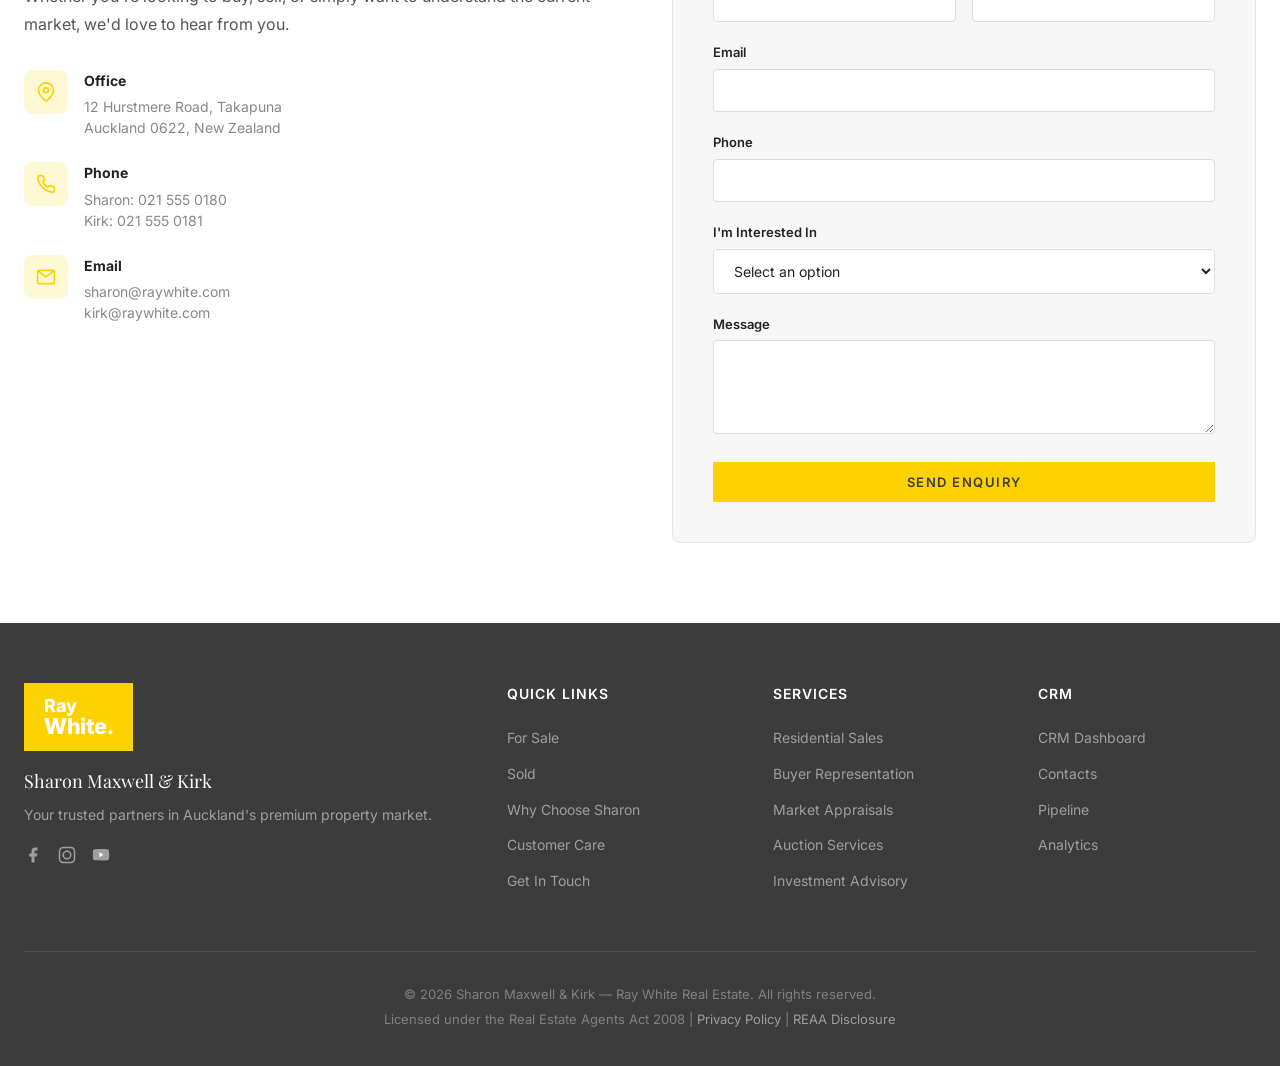
==== commit dd5806de: "Replace bow with gold corner ribbon banner with 'SM' initials Eliminates the problematic two-circle " ====
--- a/index.html
+++ b/index.html
@@ -38,12 +38,8 @@
     <!-- ====== NAVIGATION ====== -->
     <nav class="nav" id="nav">
         <!-- Yellow bow ribbon -->
-        <div class="ribbon-bow" aria-hidden="true">
-            <div class="bow-left"></div>
-            <div class="bow-right"></div>
-            <div class="bow-knot"></div>
-            <div class="bow-tail-left"></div>
-            <div class="bow-tail-right"></div>
+        <div class="corner-ribbon" aria-hidden="true">
+            <span class="ribbon-text">SM</span>
         </div>
         <div class="container nav-inner">
             <ul class="nav-links" id="navLinks">
--- a/styles.css
+++ b/styles.css
@@ -205,118 +205,61 @@
 }
 
 /* ============================================
-   YELLOW BOW RIBBON — CSS Only
-   ============================================ */
-.ribbon-bow {
-    position: absolute;
-    left: calc((100% - min(1280px, 100%)) / 2 + 22px);
-    top: -4px;
+   GOLD CORNER RIBBON
+   ============================================ */
+.corner-ribbon {
+    position: absolute;
+    left: calc((100% - min(1280px, 100%)) / 2);
+    top: 0;
+    width: 110px;
+    height: 110px;
+    overflow: hidden;
     z-index: 101;
-    width: 80px;
-    height: 100px;
     pointer-events: none;
-    animation: ribbonSway 5s ease-in-out infinite;
-    filter: drop-shadow(0 2px 6px rgba(160,120,0,0.3));
-}
-
-/* Bow loops — two lush rounded petals */
-.bow-left,
-.bow-right {
-    position: absolute;
-    width: 34px;
-    height: 28px;
-    top: 4px;
-    border-radius: 50% 50% 50% 50% / 60% 60% 40% 40%;
-    background: linear-gradient(135deg, #FFE566 0%, #FED100 30%, #E8B900 60%, #C89E00 100%);
-    box-shadow: inset 2px 2px 6px rgba(255,240,150,0.6), inset -1px -2px 4px rgba(150,110,0,0.3);
-}
-.bow-left {
-    left: 4px;
-    transform: rotate(-25deg);
-}
-.bow-right {
-    right: 4px;
-    transform: rotate(25deg);
-}
-/* Satin sheen on loops */
-.bow-left::after,
-.bow-right::after {
+}
+
+.ribbon-text {
+    display: block;
+    position: absolute;
+    top: 22px;
+    left: -28px;
+    width: 140px;
+    padding: 6px 0;
+    text-align: center;
+    font-family: 'Playfair Display', serif;
+    font-size: 13px;
+    font-weight: 700;
+    letter-spacing: 3px;
+    color: #3a2a00;
+    text-shadow: 0 1px 0 rgba(255,240,160,0.6);
+    background: linear-gradient(135deg, #C89E00 0%, #E8B900 20%, #FED100 45%, #FFE566 55%, #FED100 70%, #D4A800 100%);
+    box-shadow:
+        0 4px 10px rgba(0,0,0,0.25),
+        inset 0 1px 0 rgba(255,240,160,0.5),
+        inset 0 -1px 0 rgba(150,110,0,0.3);
+    transform: rotate(-45deg);
+}
+
+/* Folded triangle ends behind the ribbon */
+.ribbon-text::before,
+.ribbon-text::after {
     content: '';
     position: absolute;
-    top: 4px;
-    left: 6px;
-    width: 18px;
-    height: 12px;
-    border-radius: 50%;
-    background: radial-gradient(ellipse, rgba(255,245,180,0.7) 0%, transparent 70%);
-}
-
-/* Center knot */
-.bow-knot {
-    position: absolute;
-    left: 50%;
-    top: 10px;
-    width: 16px;
-    height: 18px;
-    margin-left: -8px;
-    border-radius: 4px 4px 5px 5px;
-    background: linear-gradient(180deg, #FFE044 0%, #D4A800 50%, #B8920A 100%);
-    box-shadow: inset 1px 1px 3px rgba(255,240,150,0.5), inset -1px -1px 2px rgba(140,100,0,0.3);
-    z-index: 2;
-}
-.bow-knot::after {
-    content: '';
-    position: absolute;
-    top: 3px;
-    left: 3px;
-    width: 8px;
-    height: 6px;
-    border-radius: 50%;
-    background: radial-gradient(ellipse, rgba(255,245,180,0.6) 0%, transparent 80%);
-}
-
-/* Ribbon tails — flowing down with V-cuts */
-.bow-tail-left,
-.bow-tail-right {
-    position: absolute;
-    top: 22px;
-    width: 14px;
-    height: 70px;
-    z-index: 0;
-}
-.bow-tail-left {
-    left: 22px;
-    background: linear-gradient(to bottom right, #FED100 0%, #E8B900 40%, #C89E00 100%);
-    clip-path: polygon(40% 0%, 100% 0%, 80% 85%, 100% 100%, 60% 90%, 20% 100%, 0% 85%);
-    transform: rotate(6deg);
-}
-.bow-tail-right {
-    right: 22px;
-    background: linear-gradient(to bottom left, #FED100 0%, #E8B900 40%, #C89E00 100%);
-    clip-path: polygon(0% 0%, 60% 0%, 100% 85%, 80% 100%, 40% 90%, 0% 100%, 20% 85%);
-    transform: rotate(-6deg);
-}
-/* Satin highlight on tails */
-.bow-tail-left::after,
-.bow-tail-right::after {
-    content: '';
-    position: absolute;
-    top: 5px;
-    left: 3px;
-    width: 6px;
-    height: 50px;
-    background: linear-gradient(to bottom, rgba(255,240,160,0.5) 0%, transparent 80%);
-    border-radius: 2px;
+    bottom: -5px;
+    border: 5px solid #9A7800;
+    border-bottom-color: transparent;
+}
+.ribbon-text::before {
+    left: 0;
+    border-left-color: transparent;
+}
+.ribbon-text::after {
+    right: 0;
+    border-right-color: transparent;
 }
 
 @media (max-width: 768px) {
-    .ribbon-bow { display: none; }
-}
-
-@keyframes ribbonSway {
-    0%, 100% { transform: rotate(0deg); }
-    25% { transform: rotate(0.6deg); }
-    75% { transform: rotate(-0.6deg); }
+    .corner-ribbon { display: none; }
 }
 
 .nav-links {
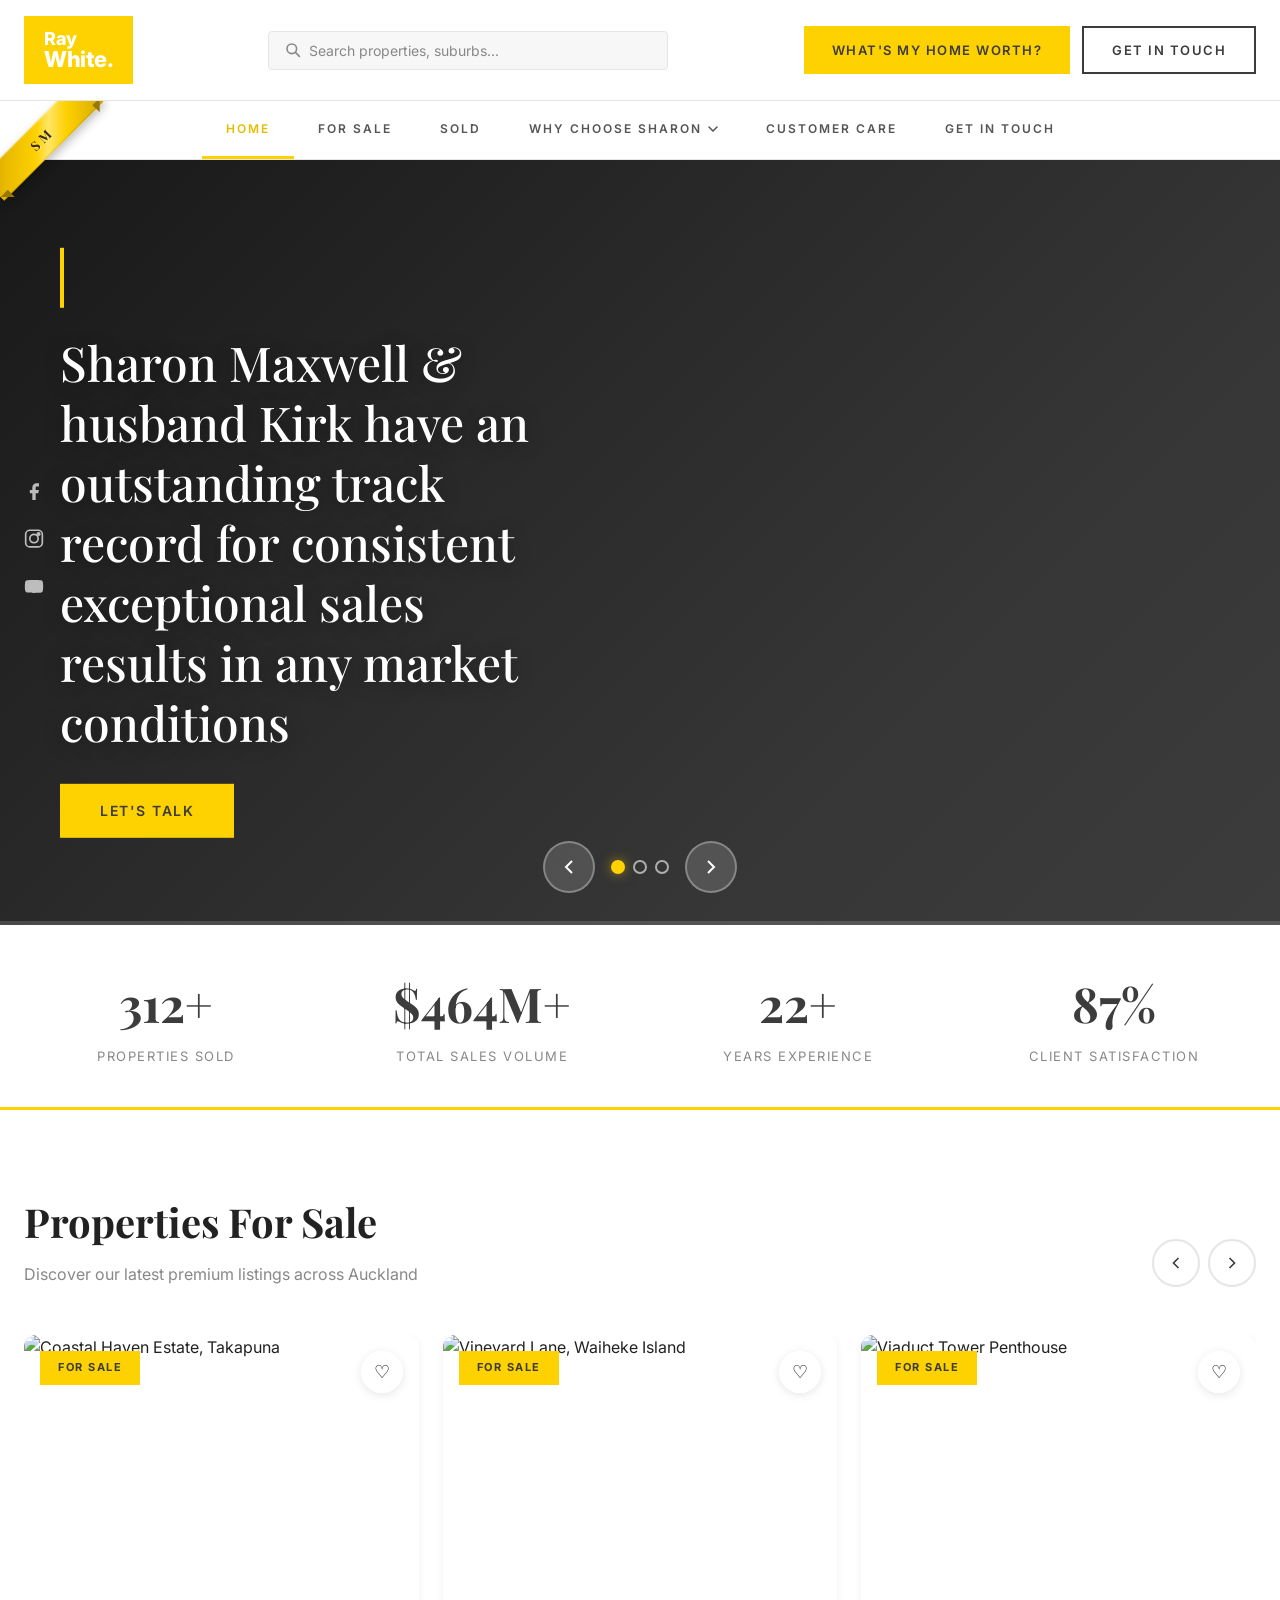
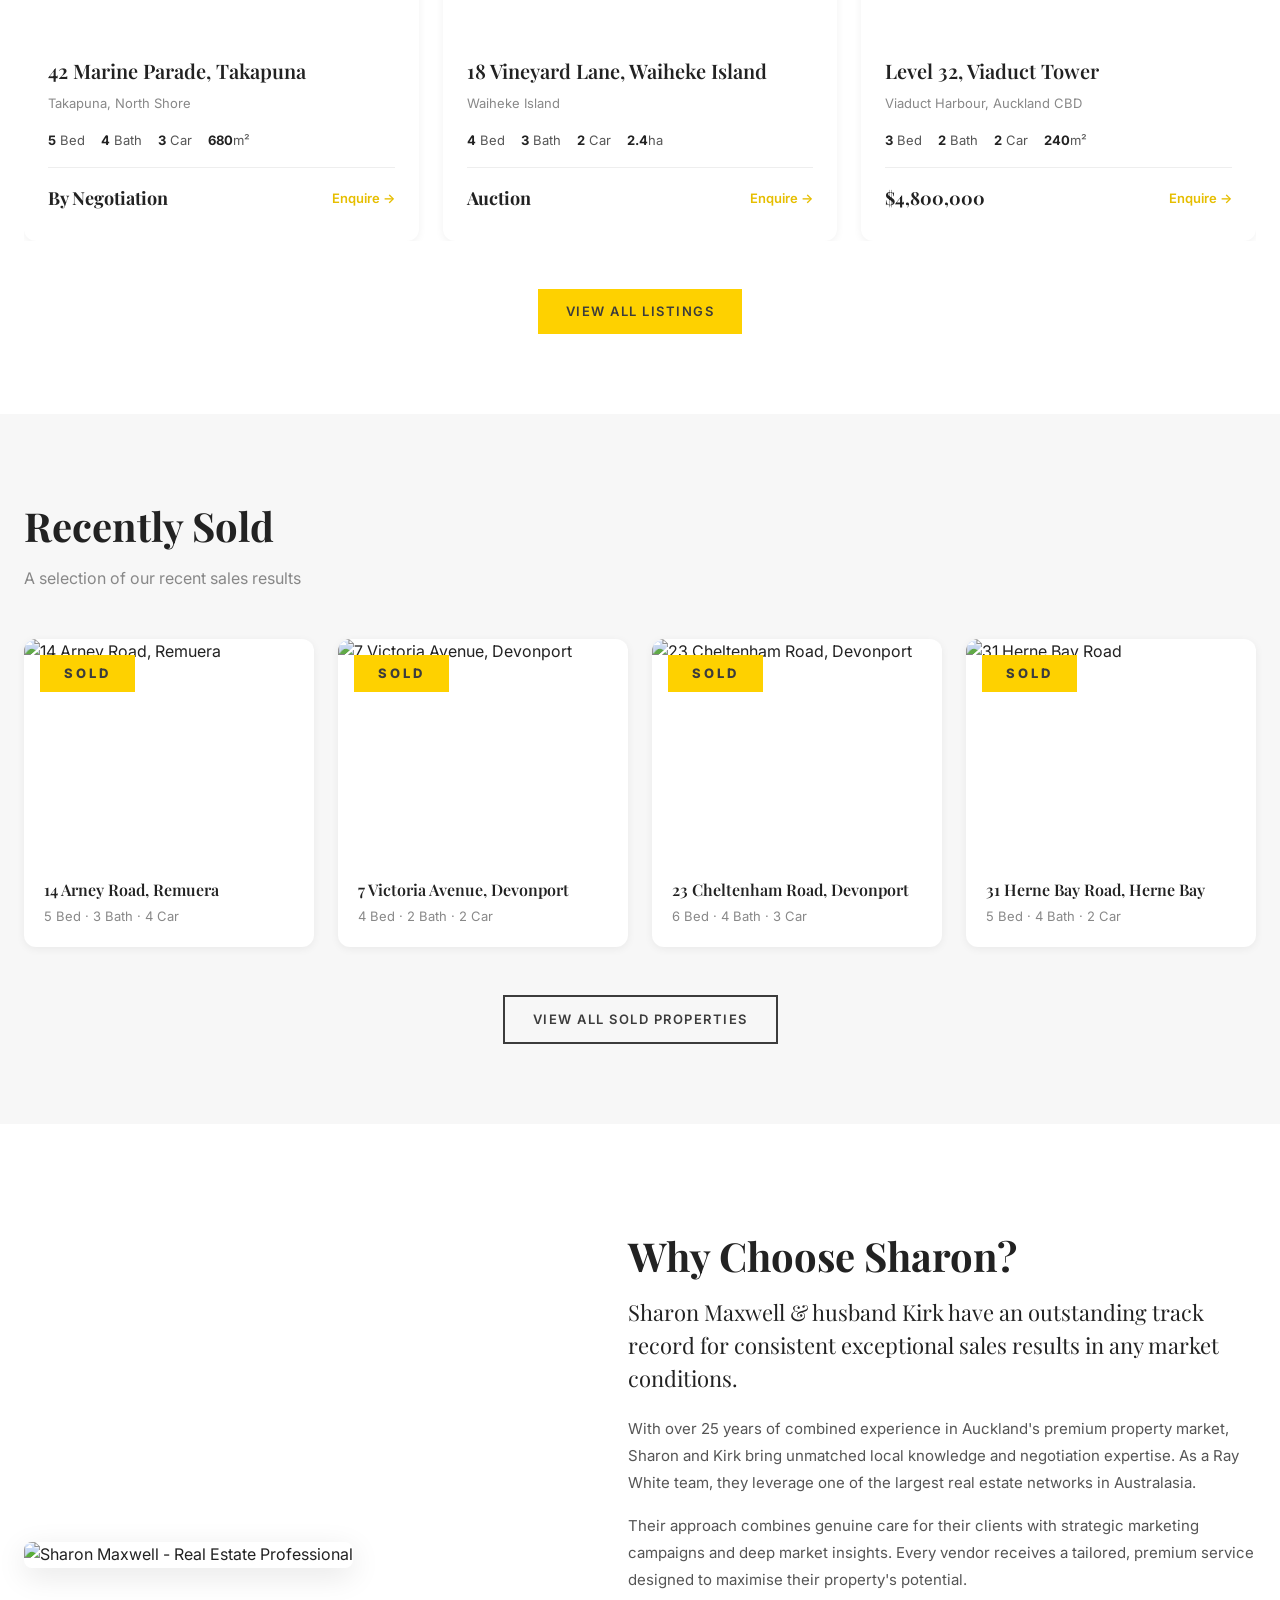
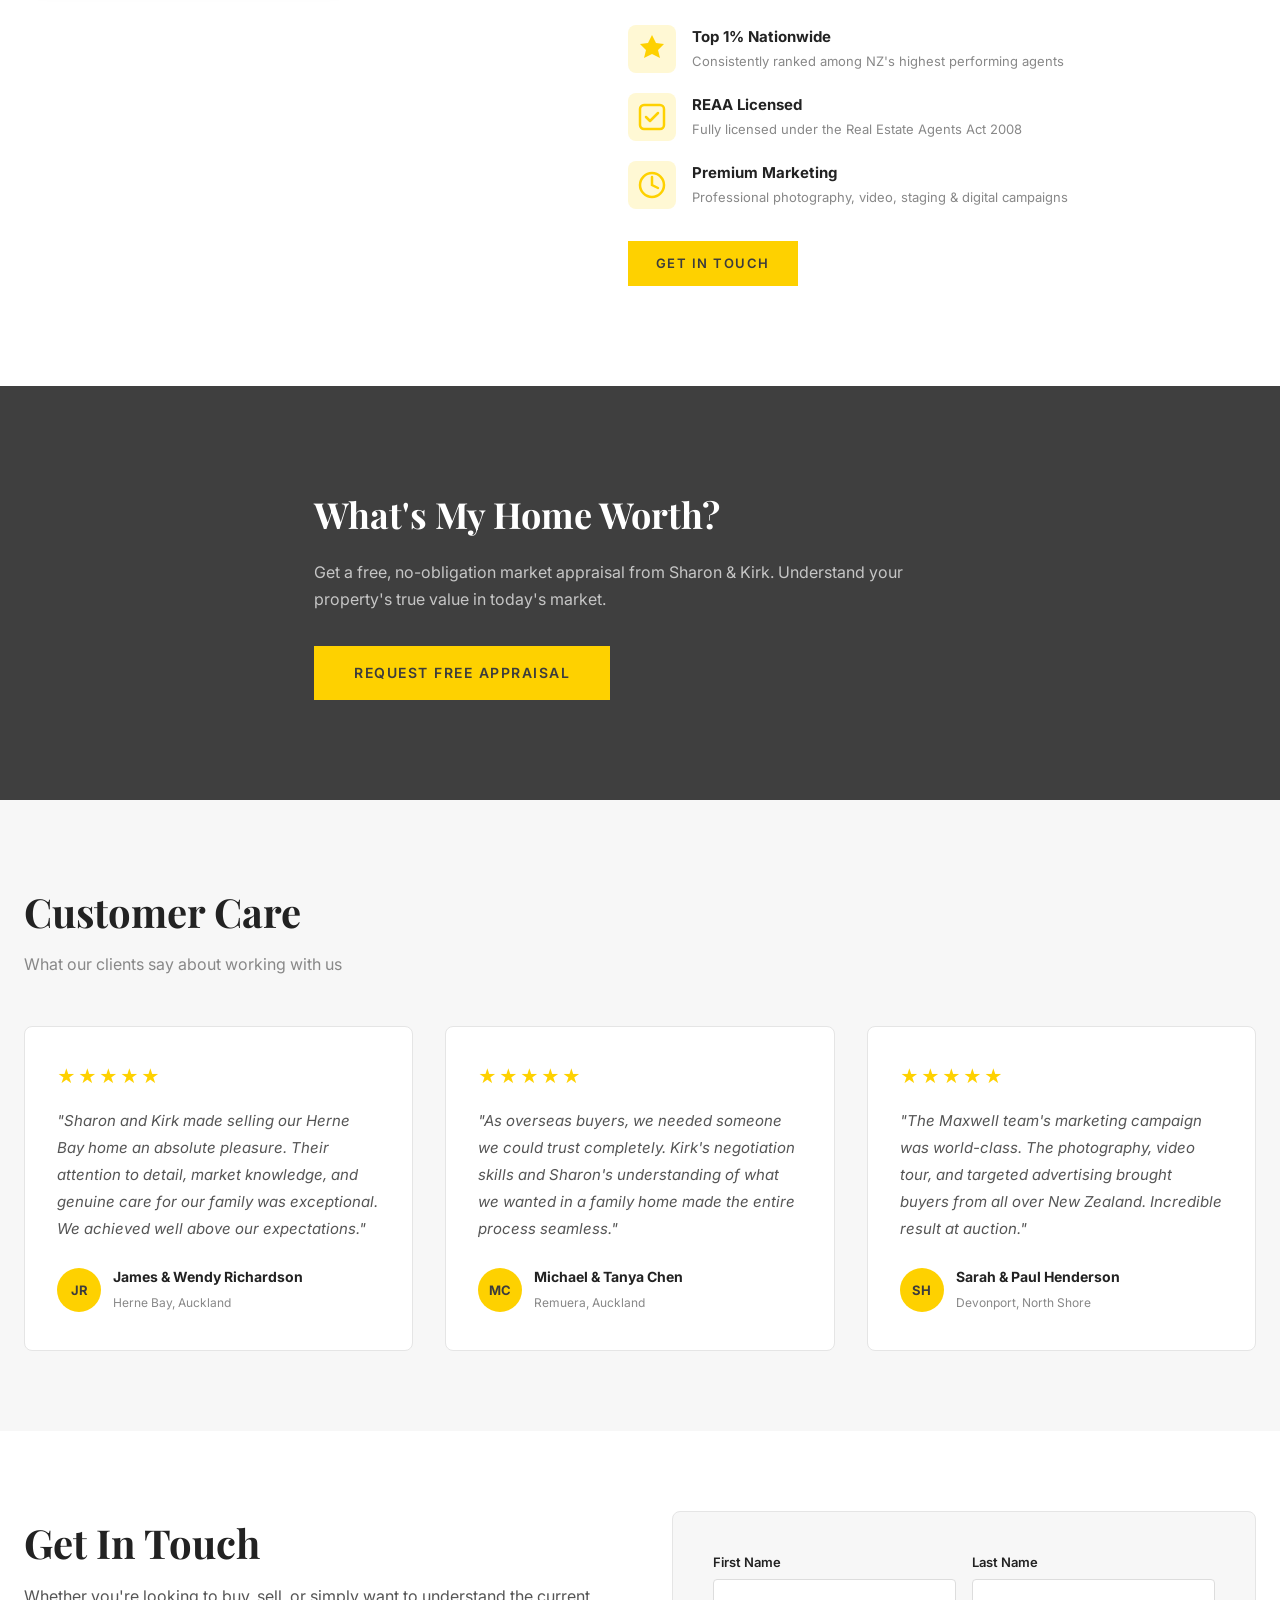
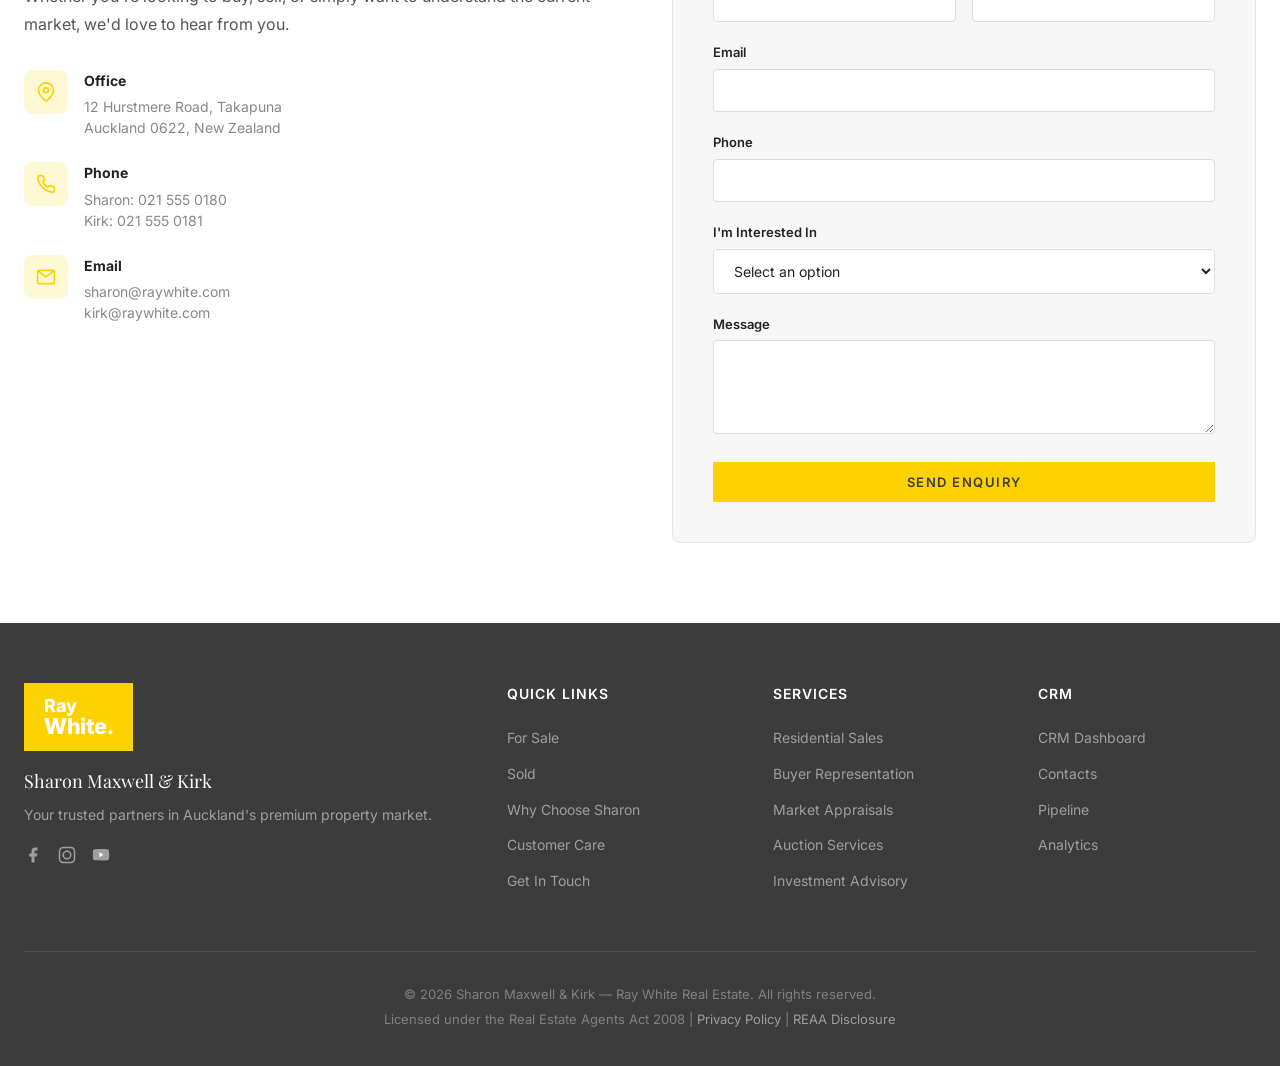
==== commit d1846bac: "Change slide 2 hero text from Auckland to the Hibiscus Coast https://claude.ai/code/session_017vu5mc" ====
--- a/index.html
+++ b/index.html
@@ -81,7 +81,7 @@
                 <div class="hero-slide-overlay"></div>
                 <div class="hero-slide-content">
                     <div class="hero-accent-line"></div>
-                    <h1>Premium Properties<br>Across Auckland's<br>Most Prestigious<br>Neighbourhoods</h1>
+                    <h1>Premium Properties<br>Across The Hibiscus<br>Coast's Most Prestigious<br>Neighbourhoods</h1>
                     <a href="#listings" class="btn btn-yellow btn-lg">View Listings</a>
                 </div>
             </div>
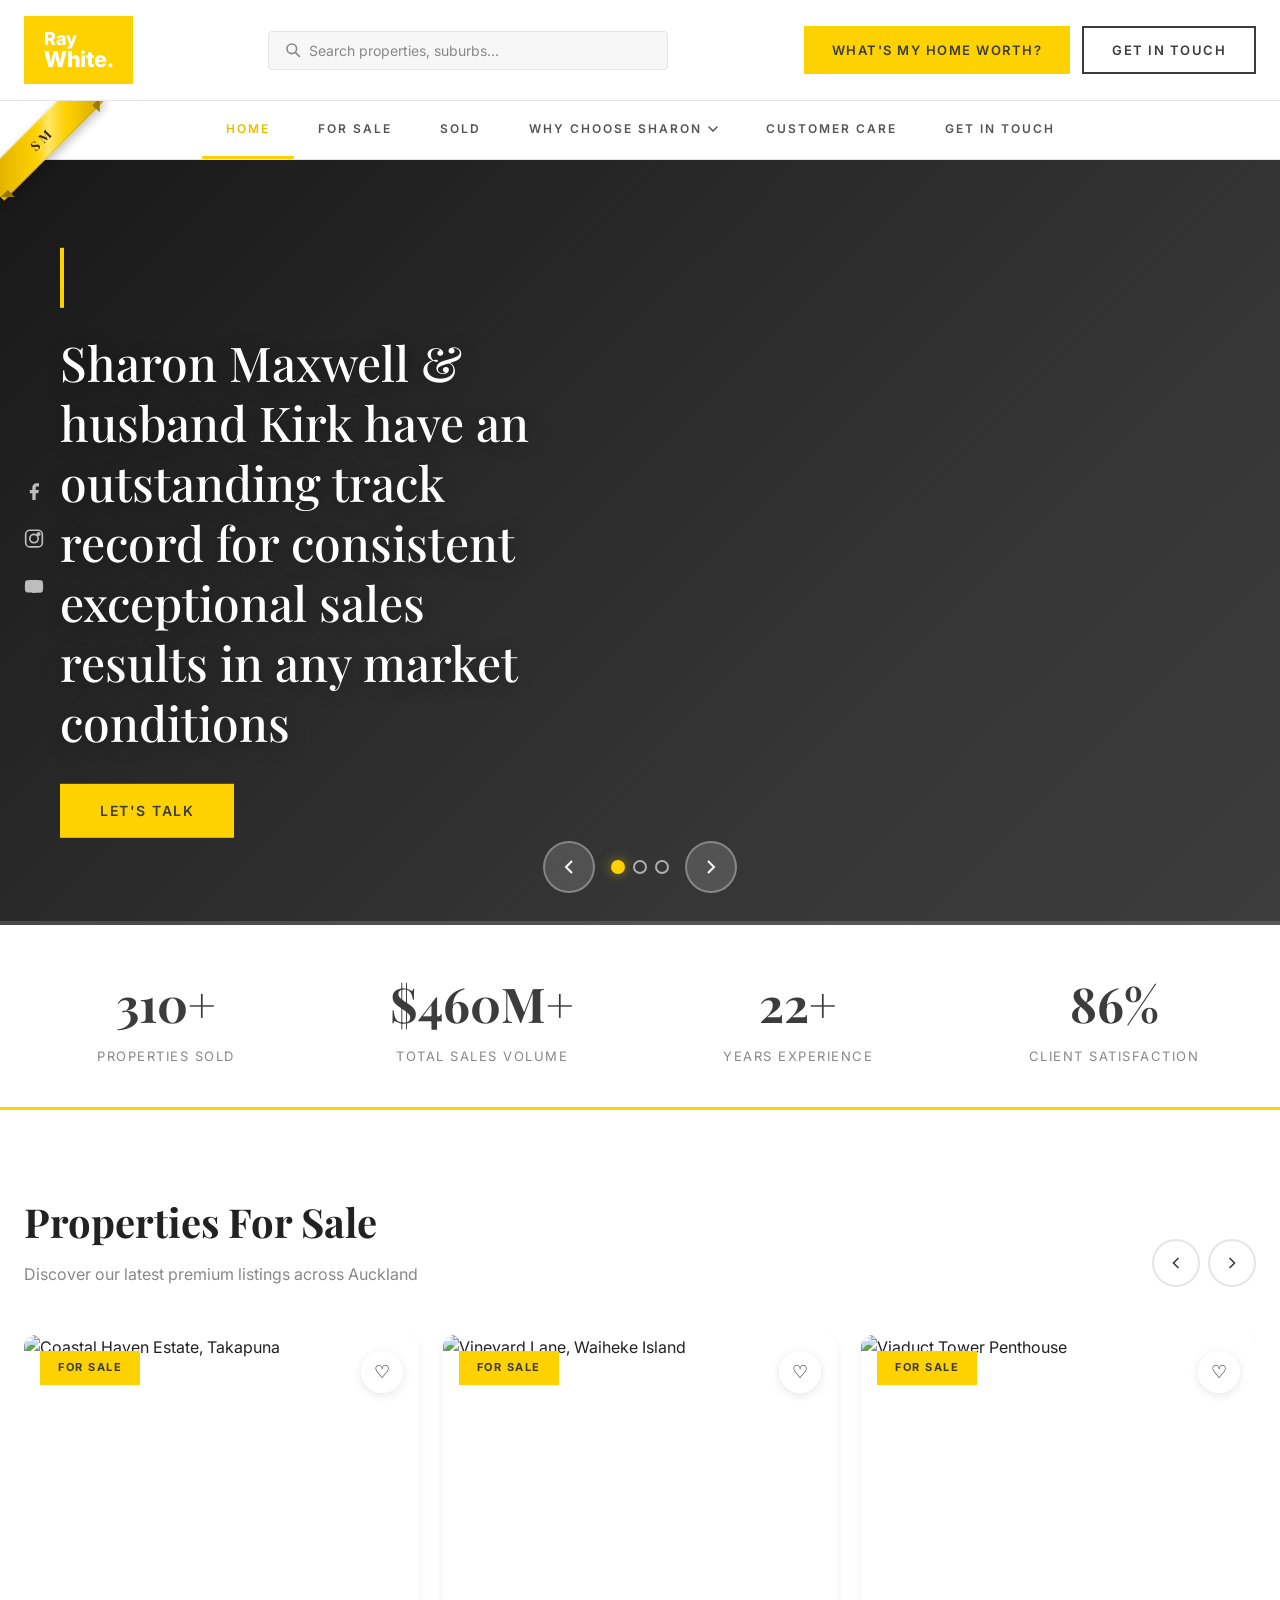
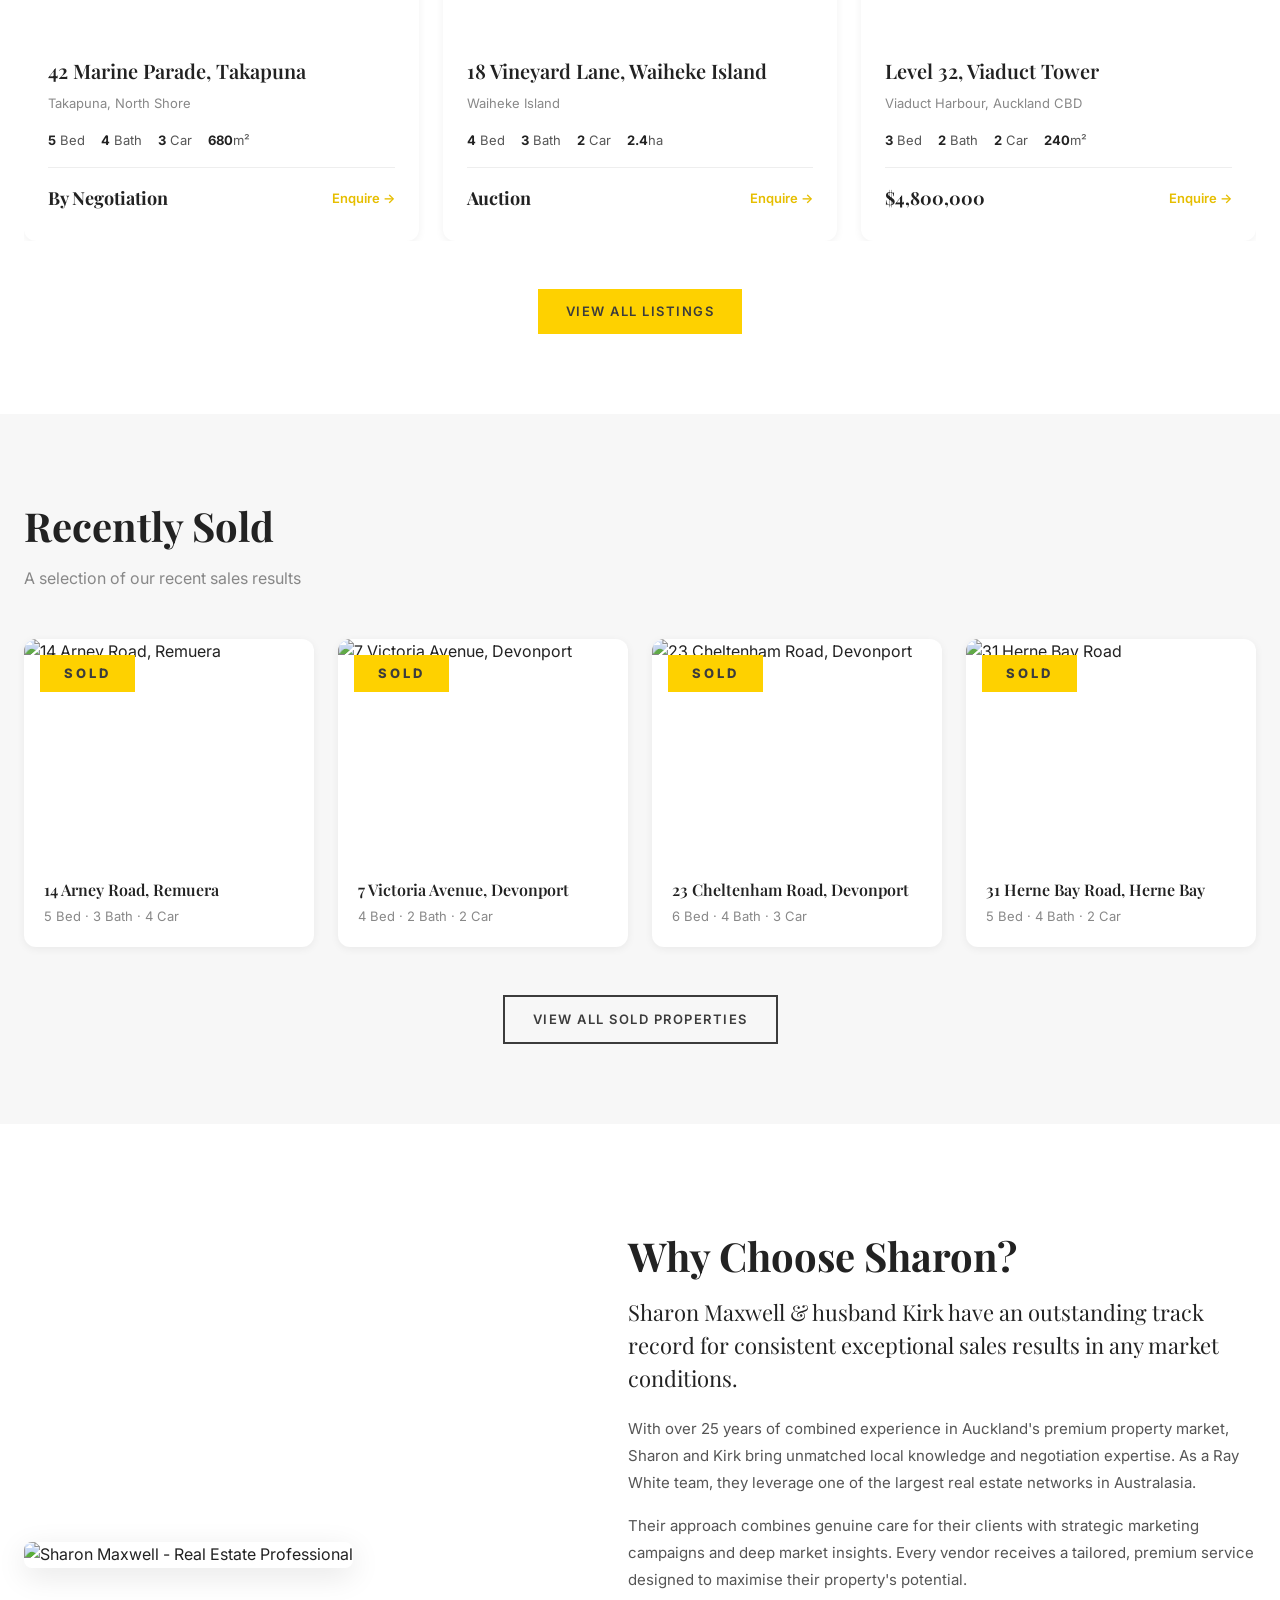
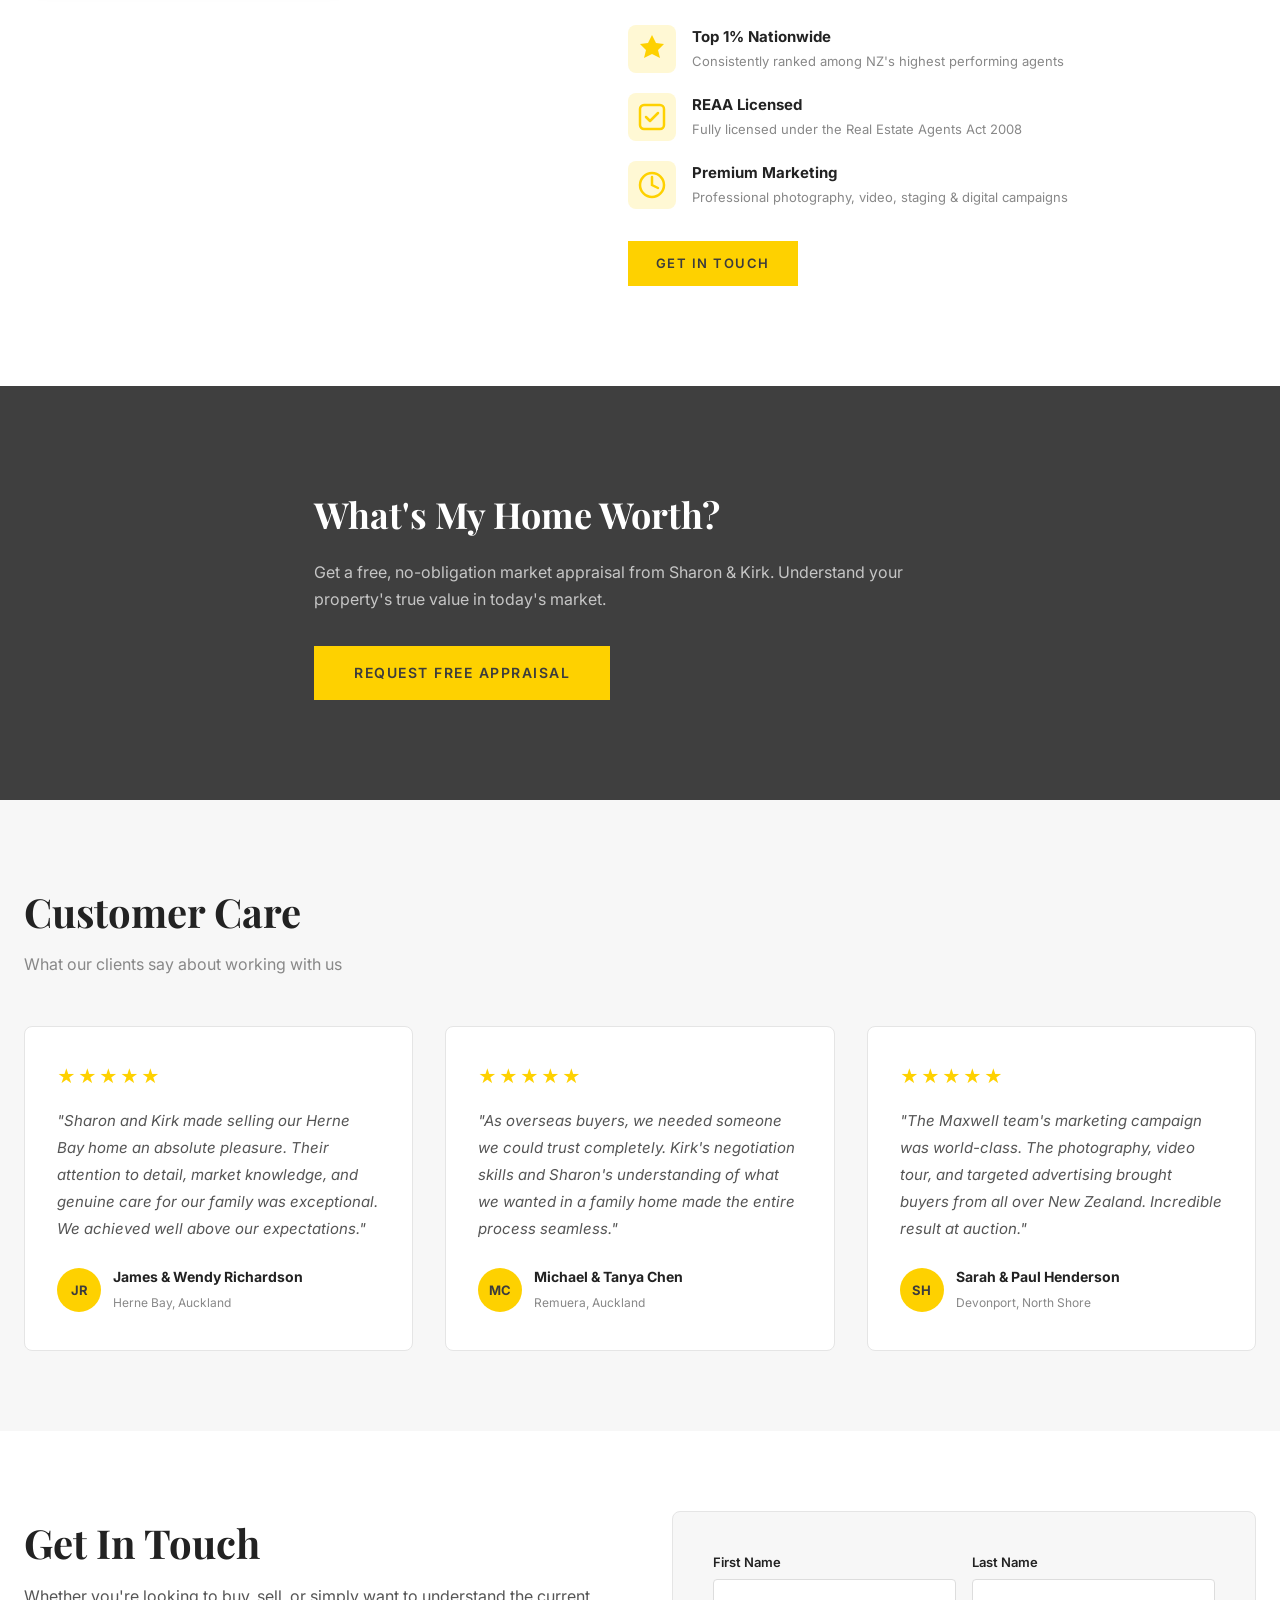
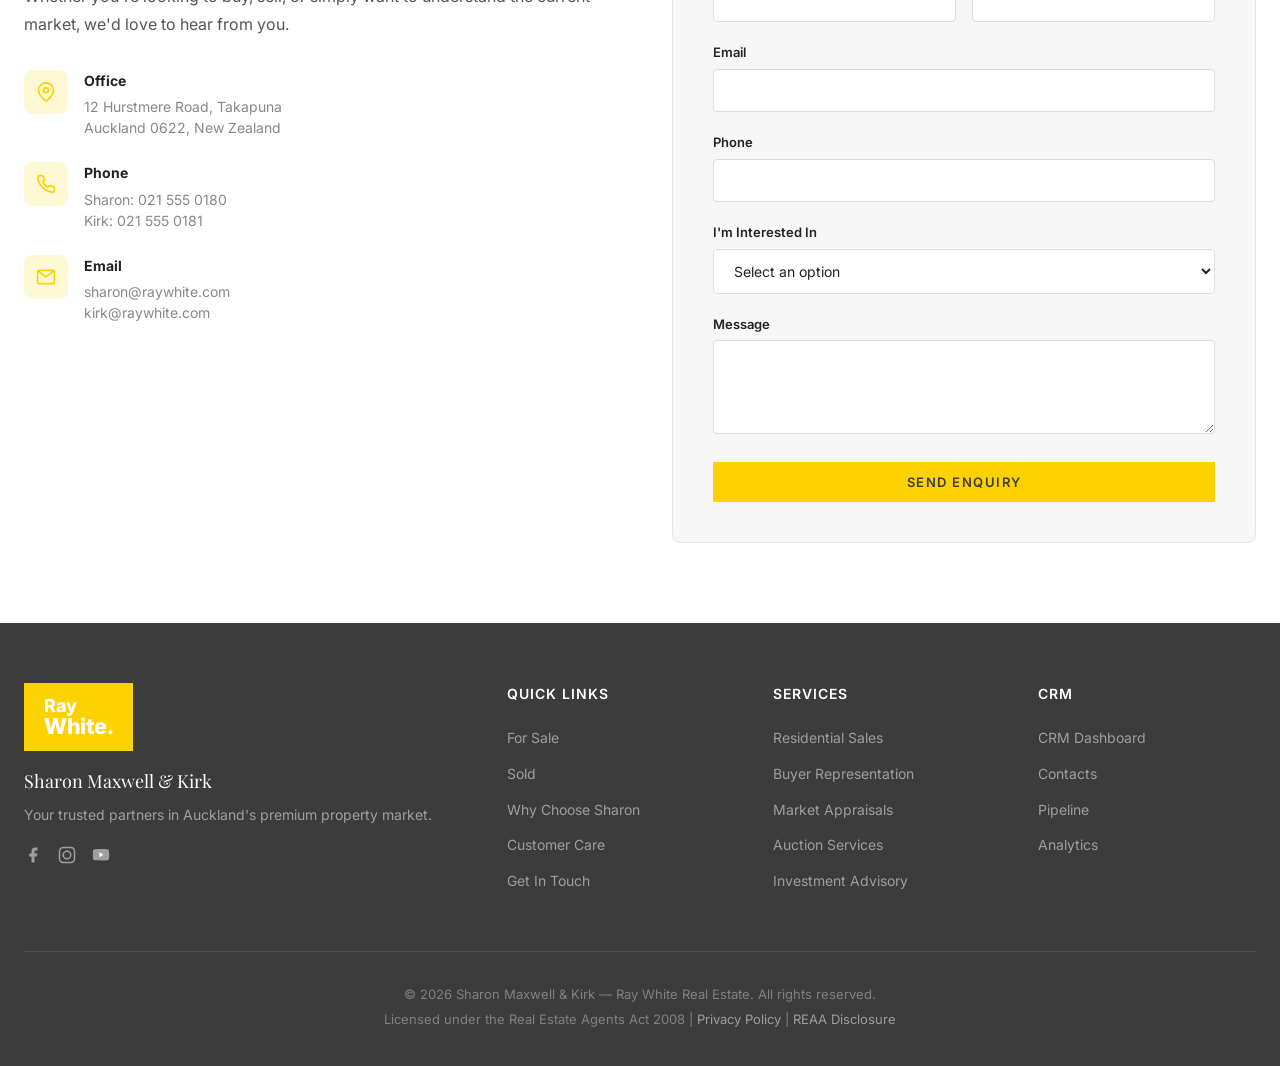
==== commit 02c82c5b: "Fix XSS vulnerabilities, add security headers, and harden input validation Security scan found unesc" ====
--- a/index.html
+++ b/index.html
@@ -514,20 +514,20 @@
                     <div class="form-row">
                         <div class="form-group">
                             <label for="firstName">First Name</label>
-                            <input type="text" id="firstName" name="firstName" required>
+                            <input type="text" id="firstName" name="firstName" required maxlength="100">
                         </div>
                         <div class="form-group">
                             <label for="lastName">Last Name</label>
-                            <input type="text" id="lastName" name="lastName" required>
+                            <input type="text" id="lastName" name="lastName" required maxlength="100">
                         </div>
                     </div>
                     <div class="form-group">
                         <label for="email">Email</label>
-                        <input type="email" id="email" name="email" required>
+                        <input type="email" id="email" name="email" required maxlength="254">
                     </div>
                     <div class="form-group">
                         <label for="phone">Phone</label>
-                        <input type="tel" id="phone" name="phone">
+                        <input type="tel" id="phone" name="phone" maxlength="20" pattern="[0-9+\-\s()]*">
                     </div>
                     <div class="form-group">
                         <label for="interest">I'm Interested In</label>
@@ -542,7 +542,7 @@
                     </div>
                     <div class="form-group">
                         <label for="message">Message</label>
-                        <textarea id="message" name="message" rows="4"></textarea>
+                        <textarea id="message" name="message" rows="4" maxlength="2000"></textarea>
                     </div>
                     <button type="submit" class="btn btn-yellow btn-full">Send Enquiry</button>
                 </form>
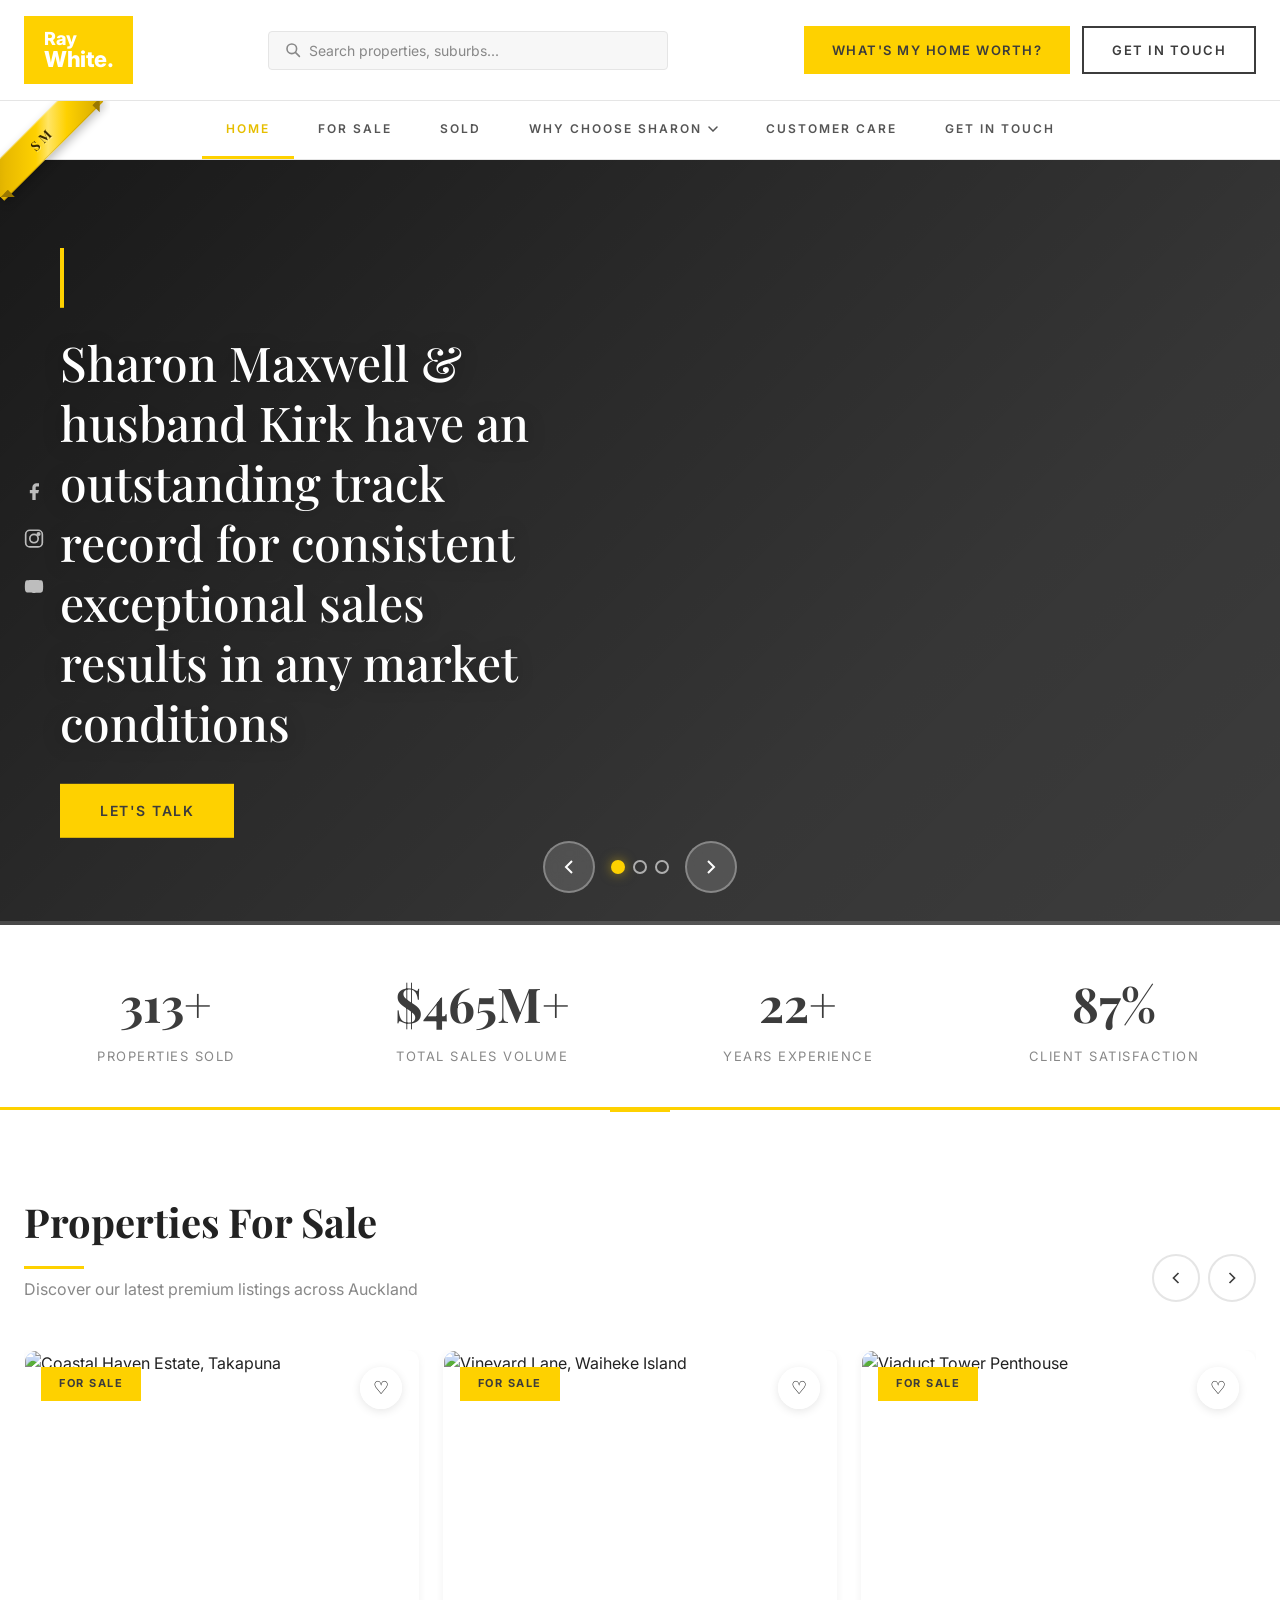
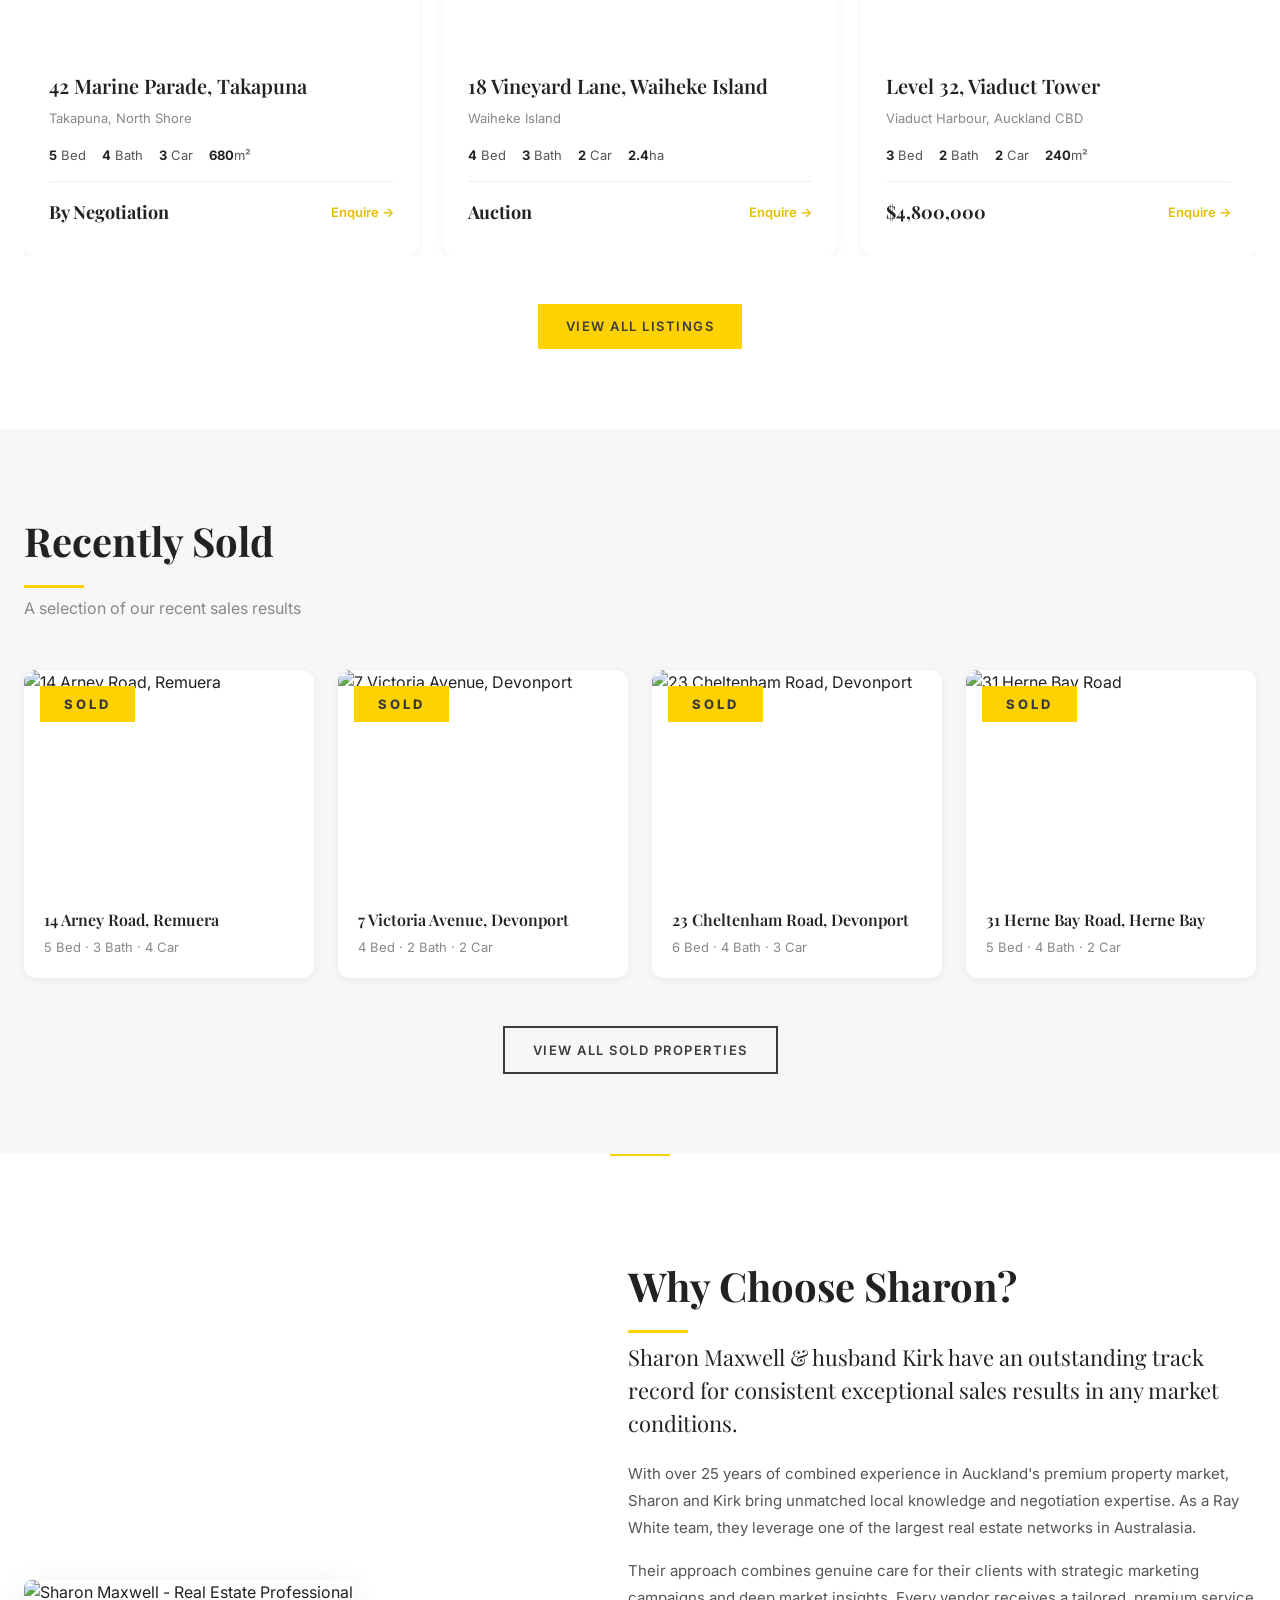
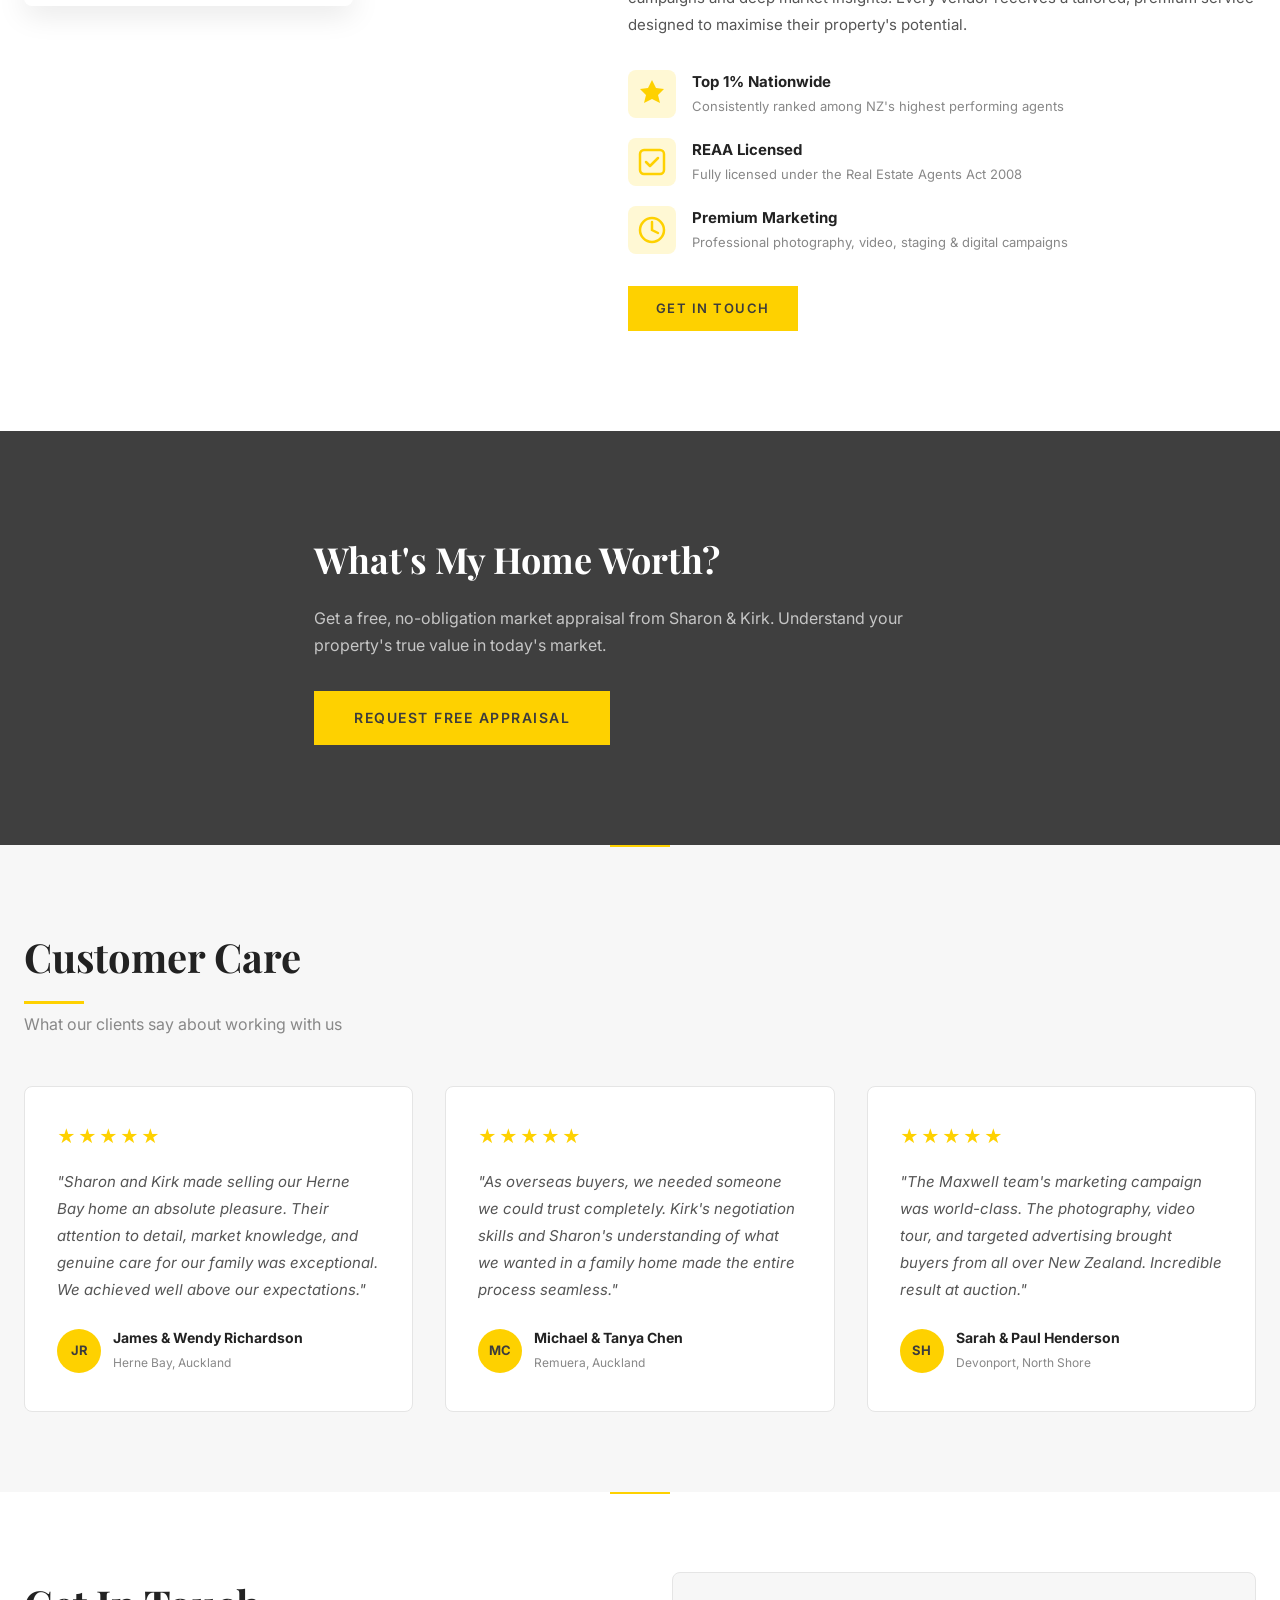
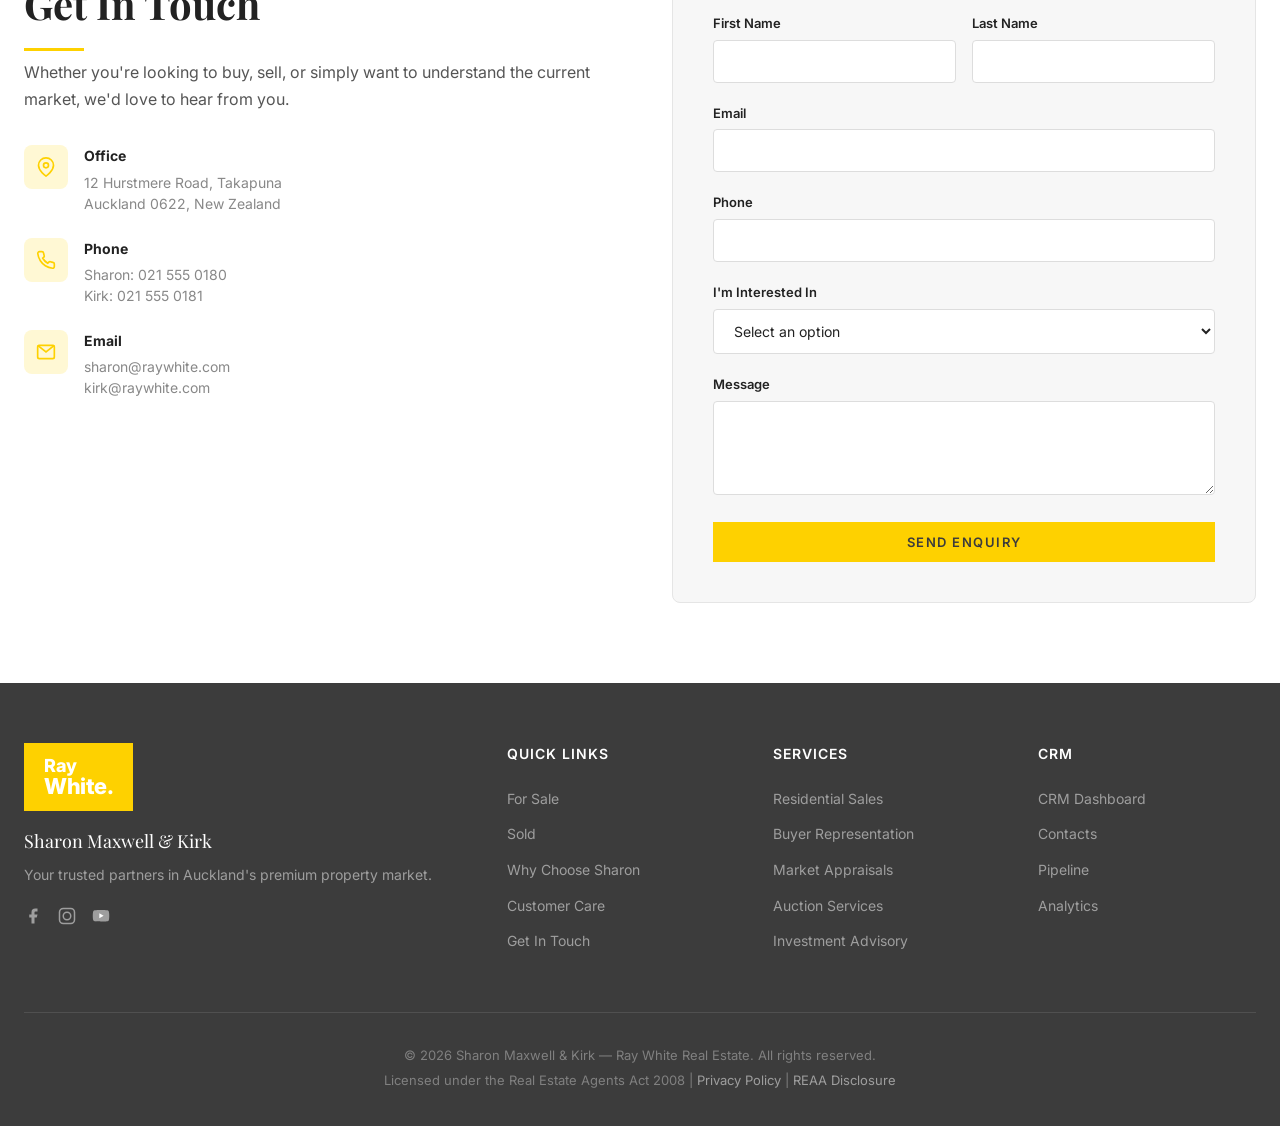
==== commit 2ff6038b: "Add dynamic CRM property feed, advanced design, SEO foundation, and lightbox Three major upgrades:  " ====
--- a/index.html
+++ b/index.html
@@ -4,6 +4,83 @@
     <meta charset="UTF-8">
     <meta name="viewport" content="width=device-width, initial-scale=1.0">
     <title>Sharon Maxwell & Kirk — Ray White Real Estate</title>
+
+    <!-- SEO Meta Tags -->
+    <meta name="description" content="Sharon Maxwell & Kirk — award-winning Ray White real estate agents in Auckland. Specialising in luxury property sales across the Hibiscus Coast and North Shore.">
+    <meta name="keywords" content="luxury real estate, Auckland, Hibiscus Coast, North Shore, Ray White, property sales, premium homes, waterfront property, Sharon Maxwell, real estate agent, New Zealand property">
+    <meta name="robots" content="index, follow">
+    <meta name="author" content="Sharon Maxwell & Kirk">
+    <link rel="canonical" href="https://sharonmaxwell.co.nz/">
+
+    <!-- Theme Color -->
+    <meta name="theme-color" content="#FED100">
+
+    <!-- Geo Meta Tags -->
+    <meta name="geo.region" content="NZ-AUK">
+    <meta name="geo.placename" content="Auckland">
+    <meta name="geo.position" content="-36.8485;174.7633">
+    <meta name="ICBM" content="-36.8485, 174.7633">
+
+    <!-- Open Graph / Facebook -->
+    <meta property="og:type" content="website">
+    <meta property="og:url" content="https://sharonmaxwell.co.nz/">
+    <meta property="og:title" content="Sharon Maxwell & Kirk — Ray White Real Estate">
+    <meta property="og:description" content="Award-winning Ray White real estate agents specialising in luxury property sales across Auckland's Hibiscus Coast and North Shore.">
+    <meta property="og:image" content="https://images.unsplash.com/photo-1600607687939-ce8a6c25118c?w=1200&q=80&auto=format&fit=crop">
+    <meta property="og:locale" content="en_NZ">
+    <meta property="og:site_name" content="Sharon Maxwell & Kirk — Ray White Real Estate">
+
+    <!-- Twitter Card -->
+    <meta name="twitter:card" content="summary_large_image">
+    <meta name="twitter:title" content="Sharon Maxwell & Kirk — Ray White Real Estate">
+    <meta name="twitter:description" content="Award-winning Ray White real estate agents specialising in luxury property sales across Auckland's Hibiscus Coast and North Shore.">
+    <meta name="twitter:image" content="https://images.unsplash.com/photo-1600607687939-ce8a6c25118c?w=1200&q=80&auto=format&fit=crop">
+
+    <!-- Schema.org Structured Data -->
+    <script type="application/ld+json">
+    {
+      "@context": "https://schema.org",
+      "@type": "RealEstateAgent",
+      "name": "Sharon Maxwell & Kirk",
+      "description": "Award-winning Ray White real estate agents specialising in luxury property sales across Auckland's Hibiscus Coast, North Shore, and greater Auckland region.",
+      "url": "https://sharonmaxwell.co.nz",
+      "telephone": "+64-21-555-0180",
+      "image": "https://images.unsplash.com/photo-1600607687939-ce8a6c25118c?w=1200&q=80&auto=format&fit=crop",
+      "address": {
+        "@type": "PostalAddress",
+        "streetAddress": "12 Hurstmere Road",
+        "addressLocality": "Takapuna",
+        "addressRegion": "Auckland",
+        "postalCode": "0622",
+        "addressCountry": "NZ"
+      },
+      "areaServed": [
+        {
+          "@type": "City",
+          "name": "Auckland"
+        },
+        {
+          "@type": "Place",
+          "name": "Hibiscus Coast"
+        },
+        {
+          "@type": "Place",
+          "name": "North Shore"
+        }
+      ],
+      "parentOrganization": {
+        "@type": "RealEstateAgent",
+        "name": "Ray White Real Estate",
+        "url": "https://www.raywhite.co.nz"
+      },
+      "knowsAbout": ["Luxury Real Estate", "Property Sales", "Property Appraisals", "Auckland Real Estate Market"],
+      "numberOfEmployees": {
+        "@type": "QuantitativeValue",
+        "value": 2
+      }
+    }
+    </script>
+
     <link rel="preconnect" href="https://fonts.googleapis.com">
     <link rel="preconnect" href="https://fonts.gstatic.com" crossorigin>
     <link href="https://fonts.googleapis.com/css2?family=Inter:wght@300;400;500;600;700;800&family=Playfair+Display:ital,wght@0,400;0,500;0,600;0,700;1,400&display=swap" rel="stylesheet">
@@ -59,7 +136,7 @@
     </nav>
 
     <!-- ====== HERO SECTION ====== -->
-    <section class="hero" id="hero">
+    <section class="hero" id="hero" aria-label="Hero image slideshow">
         <div class="hero-slider" id="heroSlider">
             <!-- Slide 1 — Luxury modern home at dusk -->
             <div class="hero-slide active" style="background-image: url('https://images.unsplash.com/photo-1600607687939-ce8a6c25118c?w=1920&q=80&auto=format&fit=crop');">
@@ -119,7 +196,7 @@
     </section>
 
     <!-- ====== STATS BAR ====== -->
-    <section class="stats-bar">
+    <section class="stats-bar" aria-label="Sales statistics">
         <div class="container stats-bar-inner">
             <div class="stat-item">
                 <span class="stat-number" data-target="350">0</span><span class="stat-suffix">+</span>
@@ -141,7 +218,7 @@
     </section>
 
     <!-- ====== FOR SALE — PROPERTY CAROUSEL ====== -->
-    <section class="listings" id="listings">
+    <section class="listings" id="listings" aria-label="Properties for sale">
         <div class="container">
             <div class="section-header">
                 <div>
@@ -163,7 +240,7 @@
 
                     <!-- Listing 1 — Waterfront -->
                     <div class="listing-card">
-                        <div class="listing-image">
+                        <div class="listing-image" data-lightbox-src="https://images.unsplash.com/photo-1580587771525-78b9dba3b914?w=1920&q=90&auto=format&fit=crop" data-lightbox-caption="42 Marine Parade, Takapuna">
                             <img src="https://images.unsplash.com/photo-1580587771525-78b9dba3b914?w=800&q=80&auto=format&fit=crop" alt="Coastal Haven Estate, Takapuna" loading="lazy">
                             <span class="listing-badge">For Sale</span>
                             <button class="listing-save" aria-label="Save">♡</button>
@@ -186,7 +263,7 @@
 
                     <!-- Listing 2 — Lifestyle -->
                     <div class="listing-card">
-                        <div class="listing-image">
+                        <div class="listing-image" data-lightbox-src="https://images.unsplash.com/photo-1600585154340-be6161a56a0c?w=1920&q=90&auto=format&fit=crop" data-lightbox-caption="18 Vineyard Lane, Waiheke Island">
                             <img src="https://images.unsplash.com/photo-1600585154340-be6161a56a0c?w=800&q=80&auto=format&fit=crop" alt="Vineyard Lane, Waiheke Island" loading="lazy">
                             <span class="listing-badge">For Sale</span>
                             <button class="listing-save" aria-label="Save">♡</button>
@@ -209,7 +286,7 @@
 
                     <!-- Listing 3 — Urban penthouse -->
                     <div class="listing-card">
-                        <div class="listing-image">
+                        <div class="listing-image" data-lightbox-src="https://images.unsplash.com/photo-1512917774080-9991f1c4c750?w=1920&q=90&auto=format&fit=crop" data-lightbox-caption="Level 32, Viaduct Tower">
                             <img src="https://images.unsplash.com/photo-1512917774080-9991f1c4c750?w=800&q=80&auto=format&fit=crop" alt="Viaduct Tower Penthouse" loading="lazy">
                             <span class="listing-badge">For Sale</span>
                             <button class="listing-save" aria-label="Save">♡</button>
@@ -232,7 +309,7 @@
 
                     <!-- Listing 4 — Beachfront -->
                     <div class="listing-card">
-                        <div class="listing-image">
+                        <div class="listing-image" data-lightbox-src="https://images.unsplash.com/photo-1600607687939-ce8a6c25118c?w=1920&q=90&auto=format&fit=crop" data-lightbox-caption="8 Tamaki Drive, Mission Bay">
                             <img src="https://images.unsplash.com/photo-1600607687939-ce8a6c25118c?w=800&q=80&auto=format&fit=crop" alt="Mission Bay property" loading="lazy">
                             <span class="listing-badge">For Sale</span>
                             <button class="listing-save" aria-label="Save">♡</button>
@@ -255,7 +332,7 @@
 
                     <!-- Listing 5 — Country estate -->
                     <div class="listing-card">
-                        <div class="listing-image">
+                        <div class="listing-image" data-lightbox-src="https://images.unsplash.com/photo-1564013799919-ab600027ffc6?w=1920&q=90&auto=format&fit=crop" data-lightbox-caption="156 Old North Road, Kumeu">
                             <img src="https://images.unsplash.com/photo-1564013799919-ab600027ffc6?w=800&q=80&auto=format&fit=crop" alt="Kumeu Country Manor" loading="lazy">
                             <span class="listing-badge">For Sale</span>
                             <button class="listing-save" aria-label="Save">♡</button>
@@ -278,7 +355,7 @@
 
                     <!-- Listing 6 — Wine estate -->
                     <div class="listing-card">
-                        <div class="listing-image">
+                        <div class="listing-image" data-lightbox-src="https://images.unsplash.com/photo-1600566753086-00f18fb6b3ea?w=1920&q=90&auto=format&fit=crop" data-lightbox-caption="25 Matakana Valley Road">
                             <img src="https://images.unsplash.com/photo-1600566753086-00f18fb6b3ea?w=800&q=80&auto=format&fit=crop" alt="Matakana Valley property" loading="lazy">
                             <span class="listing-badge">For Sale</span>
                             <button class="listing-save" aria-label="Save">♡</button>
@@ -308,7 +385,7 @@
     </section>
 
     <!-- ====== SOLD SECTION ====== -->
-    <section class="sold-section" id="sold">
+    <section class="sold-section" id="sold" aria-label="Recently sold properties">
         <div class="container">
             <div class="section-header">
                 <div>
@@ -365,7 +442,7 @@
     </section>
 
     <!-- ====== WHY CHOOSE SHARON ====== -->
-    <section class="about" id="about">
+    <section class="about" id="about" aria-label="About Sharon Maxwell and Kirk">
         <div class="container">
             <div class="about-grid">
                 <div class="about-image">
@@ -414,7 +491,7 @@
     </section>
 
     <!-- ====== APPRAISAL CTA ====== -->
-    <section class="appraisal-cta" id="appraisal">
+    <section class="appraisal-cta" id="appraisal" aria-label="Free property appraisal">
         <div class="appraisal-bg" style="background-image: url('https://images.unsplash.com/photo-1600607687644-c7171b42498f?w=1920&q=80&auto=format&fit=crop');"></div>
         <div class="appraisal-overlay"></div>
         <div class="container appraisal-inner">
@@ -427,7 +504,7 @@
     </section>
 
     <!-- ====== TESTIMONIALS ====== -->
-    <section class="testimonials" id="testimonials">
+    <section class="testimonials" id="testimonials" aria-label="Client testimonials">
         <div class="container">
             <div class="section-header">
                 <div>
@@ -474,7 +551,7 @@
     </section>
 
     <!-- ====== CONTACT ====== -->
-    <section class="contact" id="contact">
+    <section class="contact" id="contact" aria-label="Contact Sharon Maxwell and Kirk">
         <div class="container">
             <div class="contact-grid">
                 <div class="contact-info">
--- a/styles.css
+++ b/styles.css
@@ -334,12 +334,24 @@
 .hero-slide.active {
     opacity: 1;
     z-index: 1;
-    animation: kenBurns 8s ease forwards;
-}
-
-@keyframes kenBurns {
-    0% { background-size: 100%; }
-    100% { background-size: 110%; }
+}
+
+/* Ken Burns — each slide gets a different cinematic movement */
+.hero-slide:nth-child(1).active { animation: kenBurns1 8s ease forwards; }
+.hero-slide:nth-child(2).active { animation: kenBurns2 8s ease forwards; }
+.hero-slide:nth-child(3).active { animation: kenBurns3 8s ease forwards; }
+
+@keyframes kenBurns1 {
+    0%   { background-size: 100%; background-position: center; }
+    100% { background-size: 115%; background-position: 30% 60%; }
+}
+@keyframes kenBurns2 {
+    0%   { background-size: 115%; background-position: 70% 40%; }
+    100% { background-size: 105%; background-position: center; }
+}
+@keyframes kenBurns3 {
+    0%   { background-size: 100%; background-position: 40% center; }
+    100% { background-size: 112%; background-position: 60% 40%; }
 }
 
 .hero-slide-overlay {
@@ -355,6 +367,18 @@
     transform: translateY(-50%);
     z-index: 2;
     max-width: 600px;
+    opacity: 0;
+    transition: opacity 0.6s ease 0.3s, transform 0.8s ease 0.3s;
+}
+
+.hero-slide.active .hero-slide-content {
+    opacity: 1;
+    animation: heroTextIn 0.9s ease 0.2s both;
+}
+
+@keyframes heroTextIn {
+    0%   { opacity: 0; transform: translateY(-50%) translateX(-30px); }
+    100% { opacity: 1; transform: translateY(-50%) translateX(0); }
 }
 
 .hero-accent-line {
@@ -1199,6 +1223,201 @@
 }
 
 /* ============================================
+   STAGGERED REVEAL ANIMATIONS
+   ============================================ */
+.reveal-left {
+    opacity: 0;
+    transform: translateX(-40px);
+    transition: opacity 0.7s ease, transform 0.7s ease;
+}
+.reveal-left.visible {
+    opacity: 1;
+    transform: translateX(0);
+}
+.reveal-scale {
+    opacity: 0;
+    transform: scale(0.92);
+    transition: opacity 0.6s ease, transform 0.6s ease;
+}
+.reveal-scale.visible {
+    opacity: 1;
+    transform: scale(1);
+}
+
+/* ============================================
+   PROPERTY IMAGE LIGHTBOX
+   ============================================ */
+.lightbox-overlay {
+    position: fixed;
+    inset: 0;
+    background: rgba(0, 0, 0, 0.92);
+    z-index: 10000;
+    display: flex;
+    align-items: center;
+    justify-content: center;
+    opacity: 0;
+    visibility: hidden;
+    transition: opacity 0.4s ease, visibility 0.4s ease;
+    cursor: zoom-out;
+    backdrop-filter: blur(10px);
+}
+.lightbox-overlay.open {
+    opacity: 1;
+    visibility: visible;
+}
+
+.lightbox-content {
+    max-width: 90vw;
+    max-height: 85vh;
+    position: relative;
+    transform: scale(0.9);
+    transition: transform 0.4s cubic-bezier(0.25, 0.46, 0.45, 0.94);
+}
+.lightbox-overlay.open .lightbox-content {
+    transform: scale(1);
+}
+
+.lightbox-content img {
+    max-width: 90vw;
+    max-height: 85vh;
+    object-fit: contain;
+    border-radius: 8px;
+    box-shadow: 0 20px 80px rgba(0,0,0,0.6);
+}
+
+.lightbox-caption {
+    position: absolute;
+    bottom: -48px;
+    left: 0;
+    right: 0;
+    text-align: center;
+    color: rgba(255,255,255,0.8);
+    font-family: var(--font-display);
+    font-size: 18px;
+}
+
+.lightbox-close {
+    position: absolute;
+    top: 24px;
+    right: 24px;
+    width: 48px;
+    height: 48px;
+    background: rgba(255,255,255,0.1);
+    backdrop-filter: blur(10px);
+    border: 2px solid rgba(255,255,255,0.2);
+    border-radius: 50%;
+    color: white;
+    font-size: 24px;
+    cursor: pointer;
+    transition: all 0.3s ease;
+    display: flex;
+    align-items: center;
+    justify-content: center;
+    z-index: 10001;
+}
+.lightbox-close:hover {
+    background: var(--rw-yellow);
+    border-color: var(--rw-yellow);
+    color: var(--charcoal);
+}
+
+/* Make listing images clickable for lightbox */
+.listing-image {
+    cursor: zoom-in;
+}
+
+/* ============================================
+   PARALLAX SECTIONS
+   ============================================ */
+.appraisal-bg {
+    will-change: transform;
+    transition: transform 0.1s linear;
+}
+
+/* ============================================
+   ENHANCED LISTING CARD HOVER
+   ============================================ */
+.listing-card {
+    border: 1px solid transparent;
+}
+.listing-card:hover {
+    border-color: var(--rw-yellow);
+}
+
+.listing-body {
+    position: relative;
+}
+
+/* Gold accent line slides in on hover */
+.listing-card::after {
+    content: '';
+    position: absolute;
+    bottom: 0;
+    left: 0;
+    right: 0;
+    height: 3px;
+    background: linear-gradient(90deg, var(--rw-yellow), var(--rw-yellow-hover));
+    transform: scaleX(0);
+    transform-origin: left;
+    transition: transform 0.5s cubic-bezier(0.25, 0.46, 0.45, 0.94);
+}
+.listing-card:hover::after {
+    transform: scaleX(1);
+}
+
+/* ============================================
+   SHIMMER ACCENT ON SECTION HEADERS
+   ============================================ */
+.section-title {
+    position: relative;
+    display: inline-block;
+}
+.section-title::after {
+    content: '';
+    display: block;
+    width: 60px;
+    height: 3px;
+    background: var(--rw-yellow);
+    margin-top: 12px;
+    transition: width 0.5s ease;
+}
+.section-header:hover .section-title::after,
+.section-title:hover::after {
+    width: 120px;
+}
+
+/* ============================================
+   GLASSMORPHISM ON TESTIMONIAL HOVER
+   ============================================ */
+.testimonial-card:hover {
+    background: rgba(255, 255, 255, 0.85);
+    backdrop-filter: blur(20px);
+    border-color: rgba(254, 209, 0, 0.3);
+}
+
+/* ============================================
+   SMOOTH SECTION TRANSITIONS
+   ============================================ */
+section {
+    position: relative;
+}
+
+/* Gold divider between sections */
+.listings::before,
+.about::before,
+.testimonials::before,
+.contact::before {
+    content: '';
+    position: absolute;
+    top: 0;
+    left: 50%;
+    transform: translateX(-50%);
+    width: 60px;
+    height: 2px;
+    background: var(--rw-yellow);
+}
+
+/* ============================================
    RESPONSIVE
    ============================================ */
 @media (max-width: 1024px) {
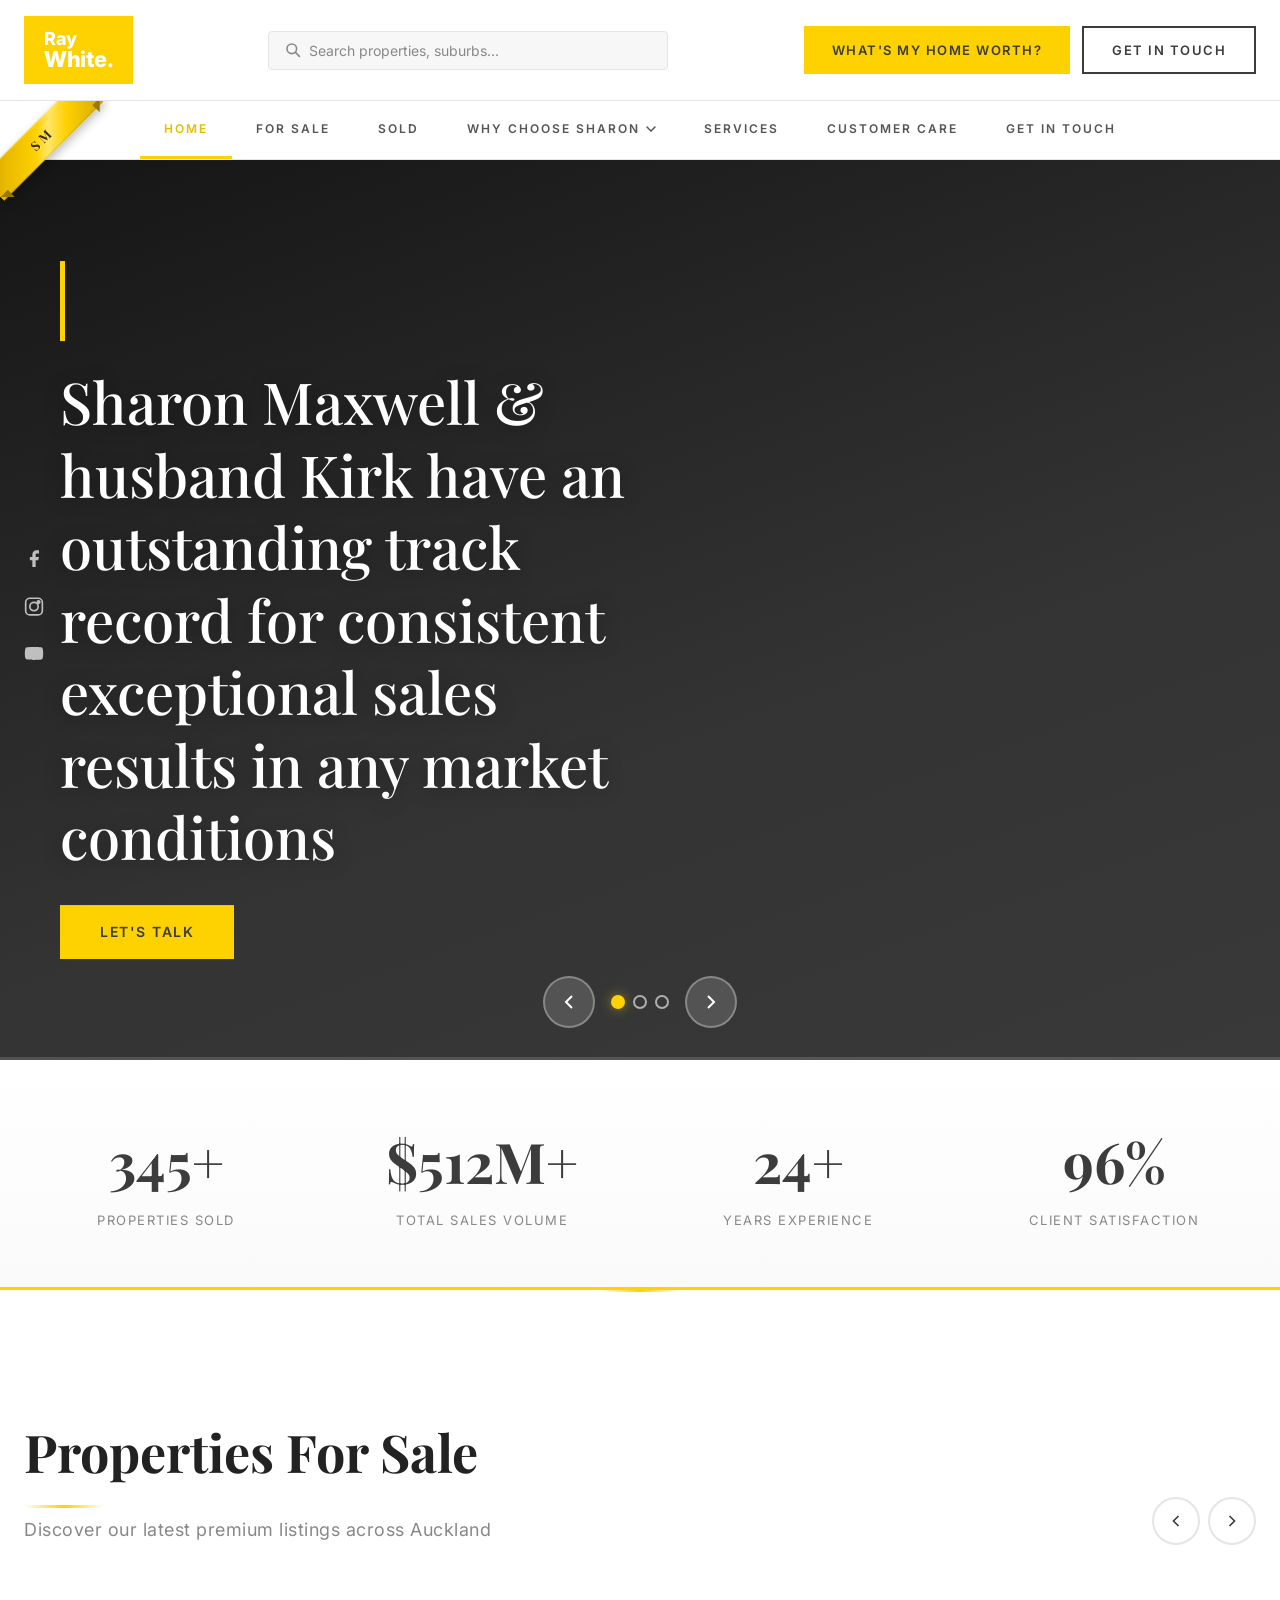
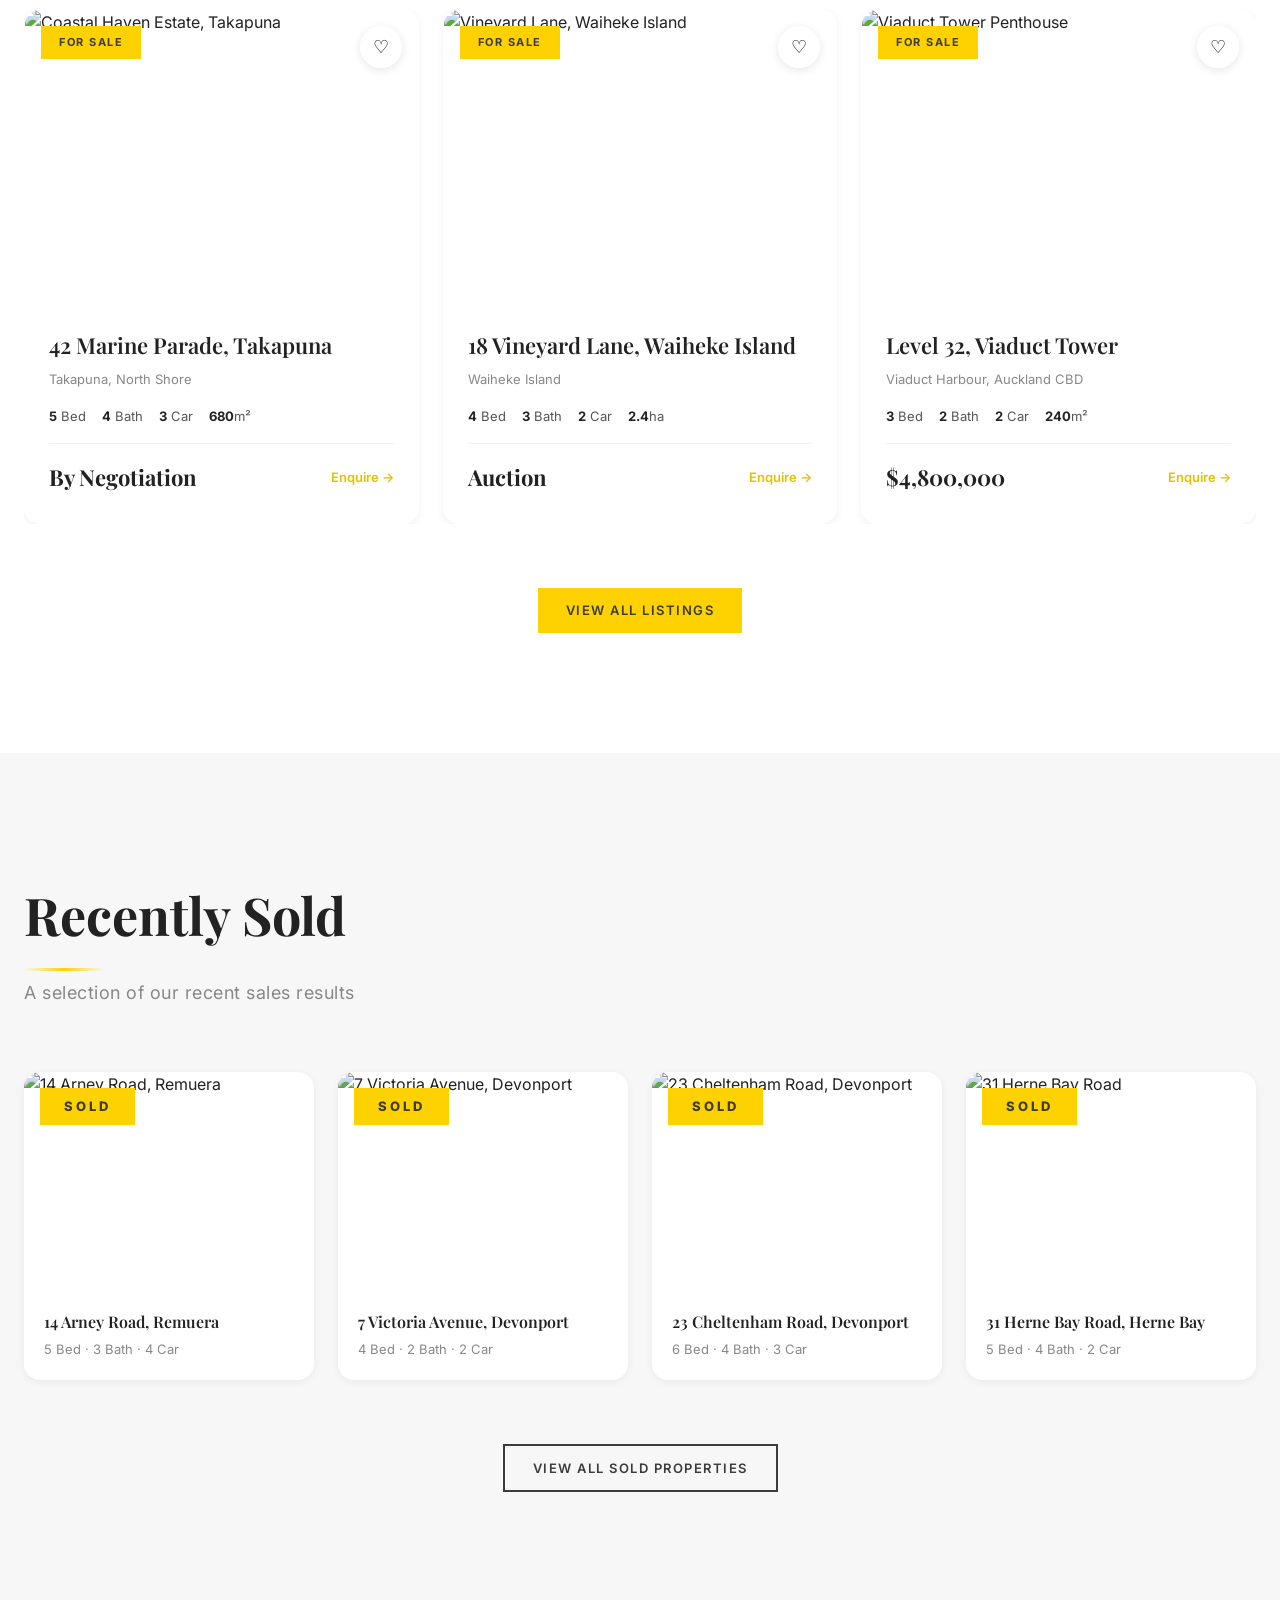
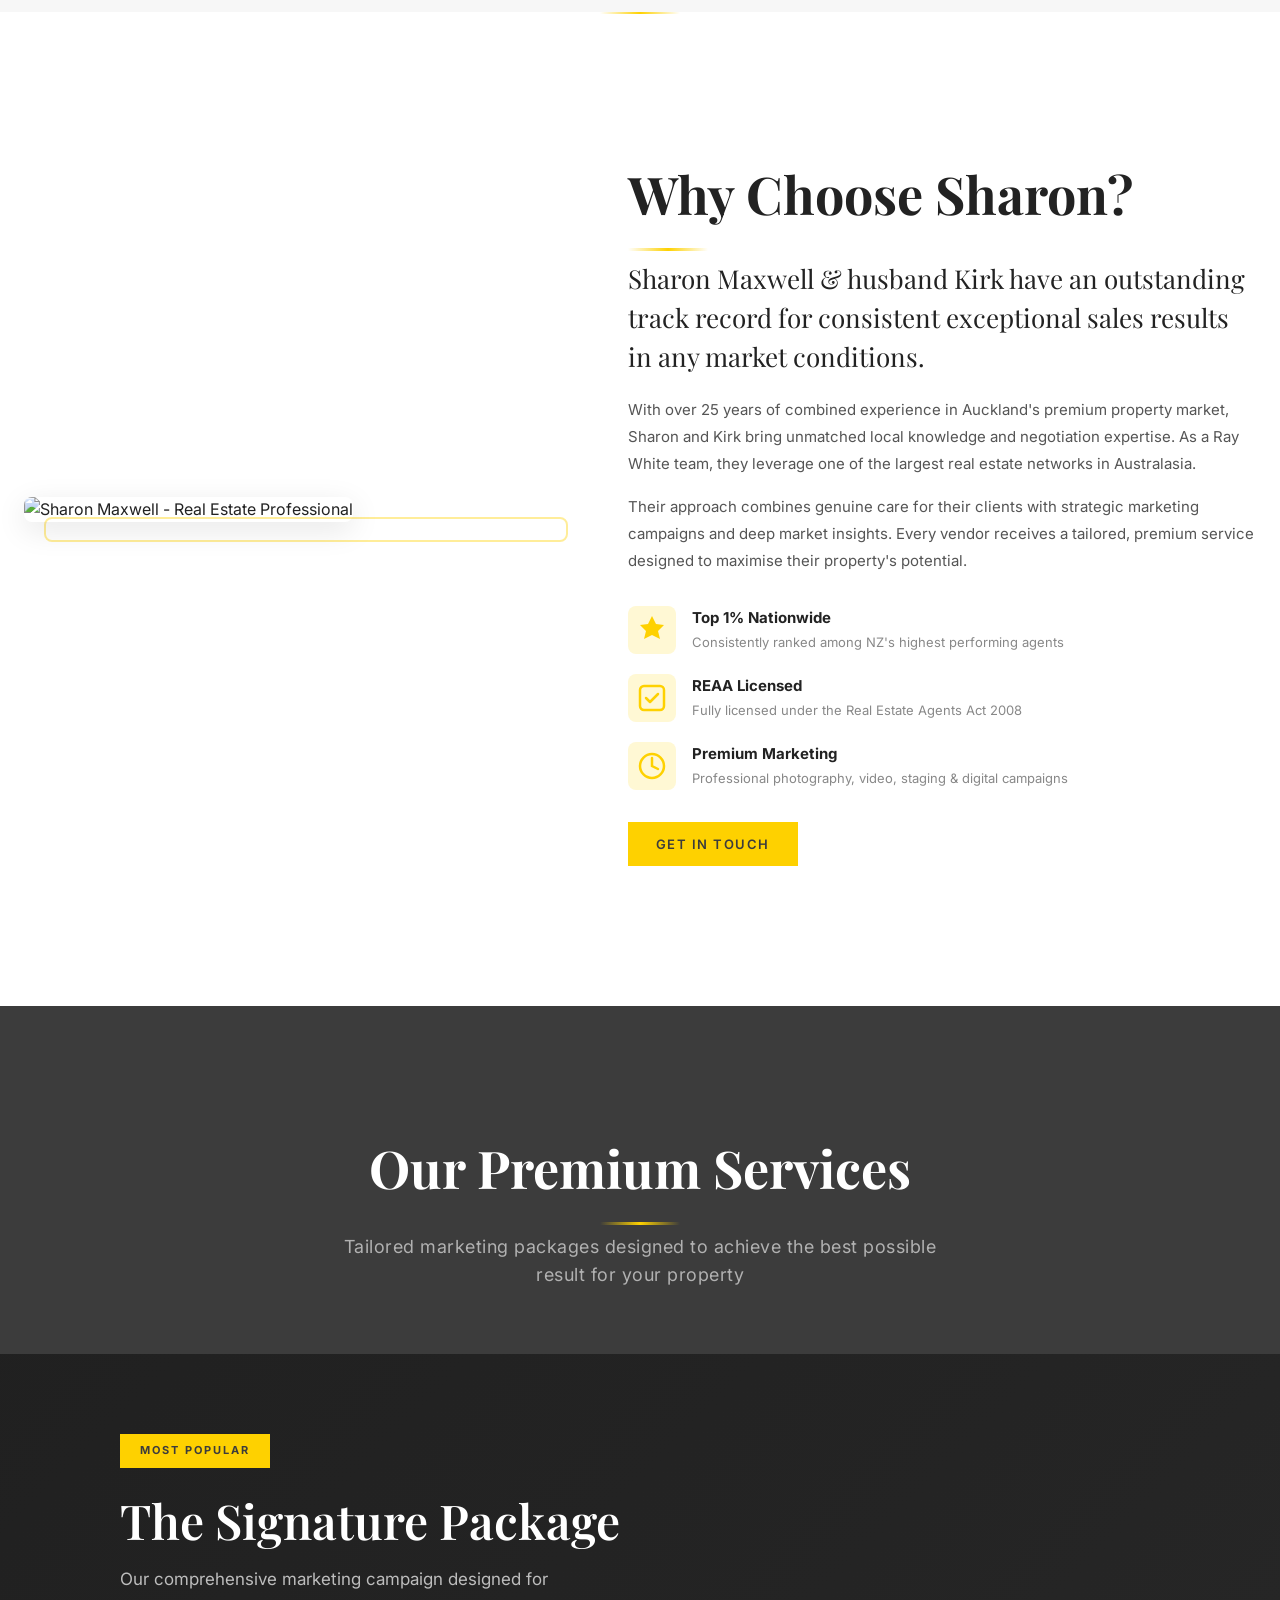
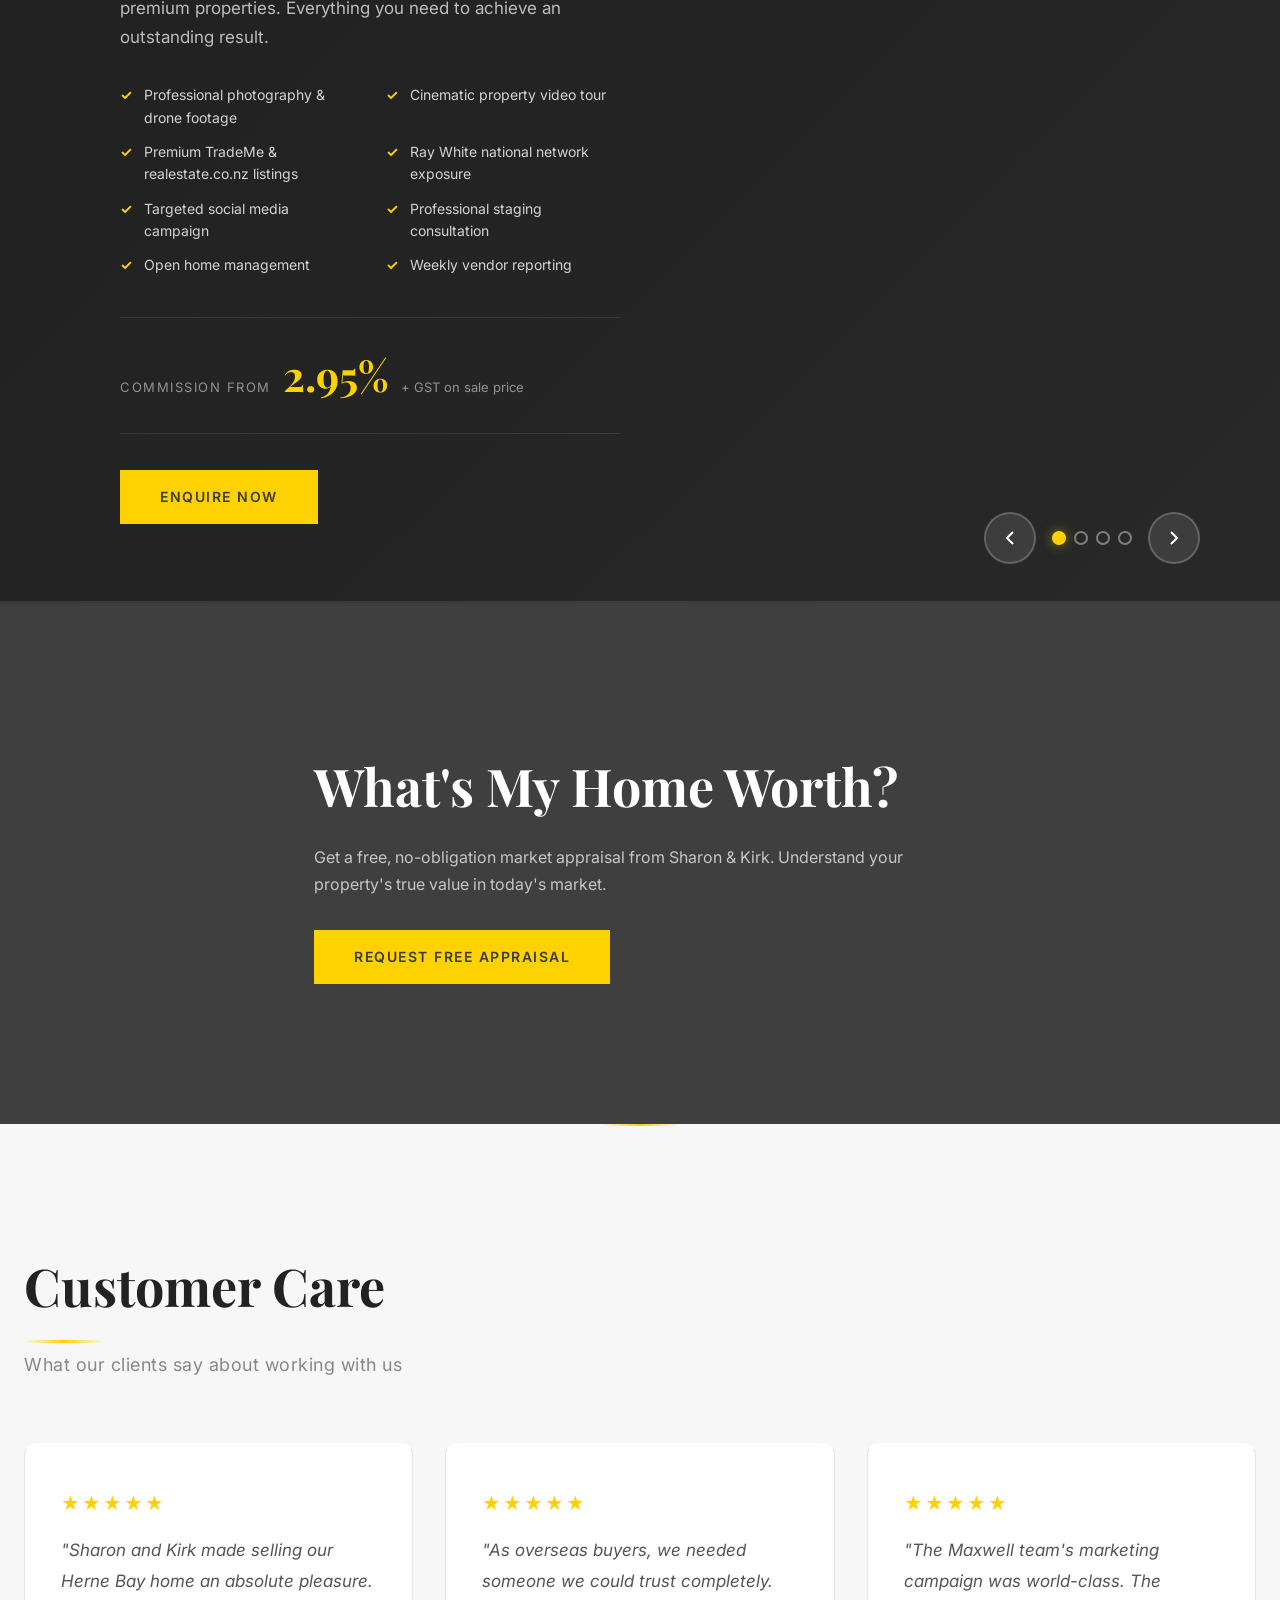
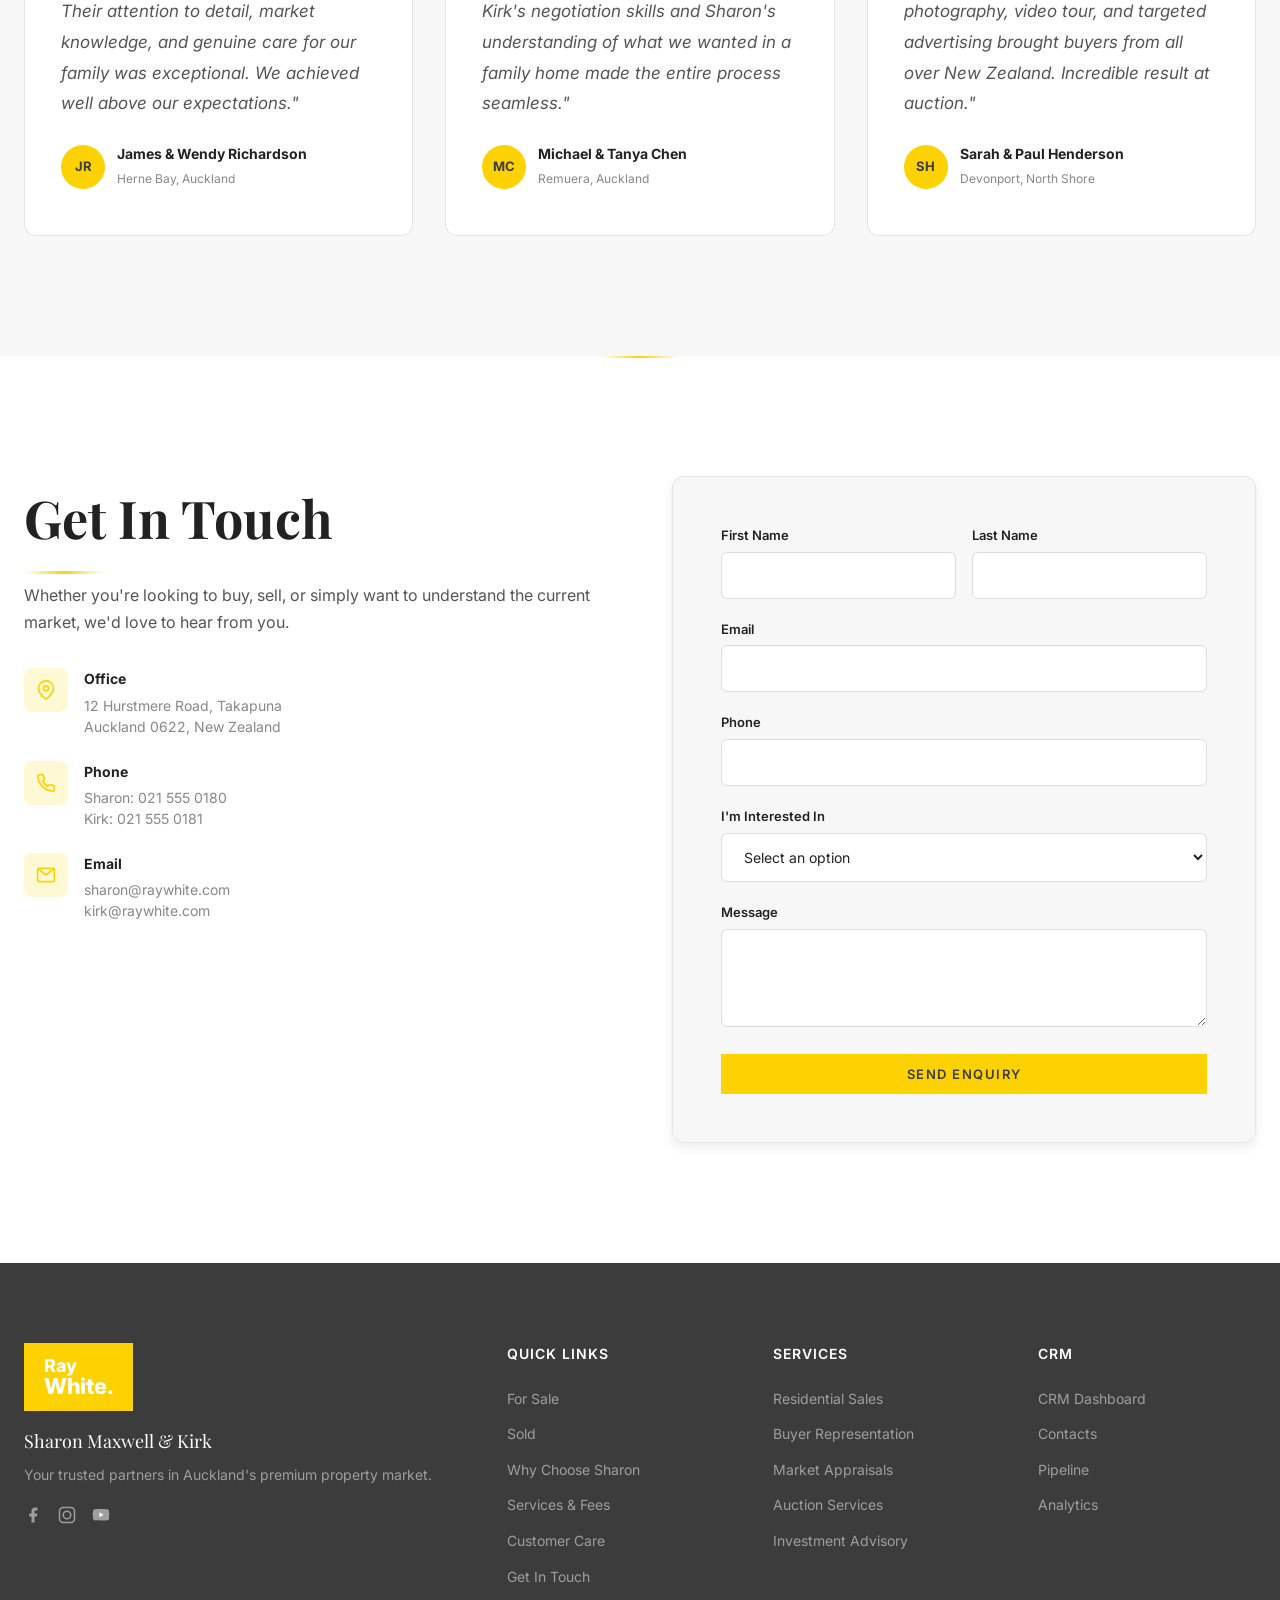
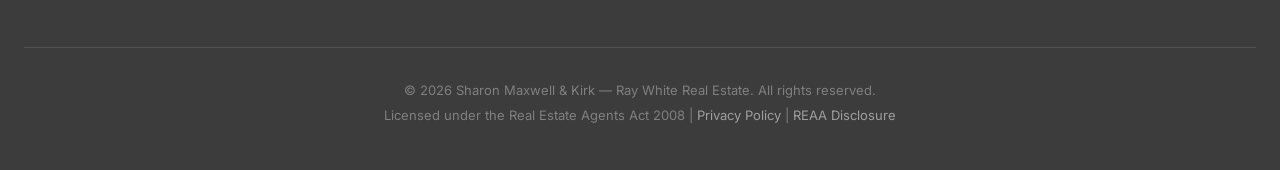
==== commit bf061947: "Elevate luxury design: full-height hero, services fees slider, premium effects - Hero: 100vh full-sc" ====
--- a/index.html
+++ b/index.html
@@ -126,6 +126,7 @@
                 <li class="has-dropdown">
                     <a href="#about" class="nav-link">Why Choose Sharon <svg viewBox="0 0 10 6" width="10" height="6"><path d="M1 1l4 4 4-4" stroke="currentColor" stroke-width="1.5" fill="none" stroke-linecap="round"/></svg></a>
                 </li>
+                <li><a href="#services" class="nav-link">Services</a></li>
                 <li><a href="#testimonials" class="nav-link">Customer Care</a></li>
                 <li><a href="#contact" class="nav-link">Get In Touch</a></li>
             </ul>
@@ -486,6 +487,144 @@
 
                     <a href="#contact" class="btn btn-yellow">Get In Touch</a>
                 </div>
+            </div>
+        </div>
+    </section>
+
+    <!-- ====== OUR SERVICES — SLIDE SYSTEM ====== -->
+    <section class="services-showcase" id="services" aria-label="Our services and fees">
+        <div class="container">
+            <div class="section-header" style="text-align: center; display: block;">
+                <h2 class="section-title" style="text-align: center;">Our Premium Services</h2>
+                <p class="section-subtitle" style="text-align: center; max-width: 600px; margin: 0 auto;">Tailored marketing packages designed to achieve the best possible result for your property</p>
+            </div>
+        </div>
+
+        <div class="services-slider" id="servicesSlider">
+            <div class="services-track" id="servicesTrack">
+                <!-- Slide 1 — Signature Package -->
+                <div class="service-slide">
+                    <div class="service-slide-bg" style="background-image: url('https://images.unsplash.com/photo-1600607687939-ce8a6c25118c?w=1920&q=80&auto=format&fit=crop');"></div>
+                    <div class="service-slide-overlay"></div>
+                    <div class="service-slide-content">
+                        <div class="service-badge">Most Popular</div>
+                        <h3>The Signature Package</h3>
+                        <p class="service-description">Our comprehensive marketing campaign designed for premium properties. Everything you need to achieve an outstanding result.</p>
+                        <ul class="service-features-list">
+                            <li>Professional photography &amp; drone footage</li>
+                            <li>Cinematic property video tour</li>
+                            <li>Premium TradeMe &amp; realestate.co.nz listings</li>
+                            <li>Ray White national network exposure</li>
+                            <li>Targeted social media campaign</li>
+                            <li>Professional staging consultation</li>
+                            <li>Open home management</li>
+                            <li>Weekly vendor reporting</li>
+                        </ul>
+                        <div class="service-price-tag">
+                            <span class="service-price-label">Commission from</span>
+                            <span class="service-price-amount">2.95%</span>
+                            <span class="service-price-note">+ GST on sale price</span>
+                        </div>
+                        <a href="#contact" class="btn btn-yellow btn-lg">Enquire Now</a>
+                    </div>
+                </div>
+
+                <!-- Slide 2 — Prestige Package -->
+                <div class="service-slide">
+                    <div class="service-slide-bg" style="background-image: url('https://images.unsplash.com/photo-1613490493576-7fde63acd811?w=1920&q=80&auto=format&fit=crop');"></div>
+                    <div class="service-slide-overlay"></div>
+                    <div class="service-slide-content">
+                        <div class="service-badge gold">Luxury Tier</div>
+                        <h3>The Prestige Package</h3>
+                        <p class="service-description">For discerning vendors who demand the very best. An elevated marketing experience for Auckland's finest properties.</p>
+                        <ul class="service-features-list">
+                            <li>Everything in Signature, plus:</li>
+                            <li>Full professional home staging</li>
+                            <li>Magazine-quality print brochure</li>
+                            <li>Luxury property magazine feature</li>
+                            <li>International buyer network access</li>
+                            <li>Bespoke marketing strategy</li>
+                            <li>VIP buyer database targeting</li>
+                            <li>Dedicated concierge service</li>
+                        </ul>
+                        <div class="service-price-tag">
+                            <span class="service-price-label">Commission from</span>
+                            <span class="service-price-amount">3.50%</span>
+                            <span class="service-price-note">+ GST on sale price</span>
+                        </div>
+                        <a href="#contact" class="btn btn-yellow btn-lg">Enquire Now</a>
+                    </div>
+                </div>
+
+                <!-- Slide 3 — Auction Campaign -->
+                <div class="service-slide">
+                    <div class="service-slide-bg" style="background-image: url('https://images.unsplash.com/photo-1600047509807-ba8f99d2cdde?w=1920&q=80&auto=format&fit=crop');"></div>
+                    <div class="service-slide-overlay"></div>
+                    <div class="service-slide-content">
+                        <div class="service-badge">Best Results</div>
+                        <h3>Auction Campaign</h3>
+                        <p class="service-description">Our proven auction process creates competition and urgency, consistently delivering record-breaking results.</p>
+                        <ul class="service-features-list">
+                            <li>Full Signature Package marketing</li>
+                            <li>4-week structured auction campaign</li>
+                            <li>Professional auctioneer</li>
+                            <li>Multi-offer management</li>
+                            <li>Pre-auction buyer qualification</li>
+                            <li>Legal pack preparation assistance</li>
+                            <li>Post-auction negotiation</li>
+                            <li>Vendor advocacy throughout</li>
+                        </ul>
+                        <div class="service-price-tag">
+                            <span class="service-price-label">Commission from</span>
+                            <span class="service-price-amount">2.95%</span>
+                            <span class="service-price-note">+ GST · marketing costs apply</span>
+                        </div>
+                        <a href="#contact" class="btn btn-yellow btn-lg">Enquire Now</a>
+                    </div>
+                </div>
+
+                <!-- Slide 4 — Buyer Representation -->
+                <div class="service-slide">
+                    <div class="service-slide-bg" style="background-image: url('https://images.unsplash.com/photo-1600585154340-be6161a56a0c?w=1920&q=80&auto=format&fit=crop');"></div>
+                    <div class="service-slide-overlay"></div>
+                    <div class="service-slide-content">
+                        <div class="service-badge">For Buyers</div>
+                        <h3>Buyer Representation</h3>
+                        <p class="service-description">Let us find your dream home. Our buyer representation service gives you access to off-market opportunities and expert negotiation.</p>
+                        <ul class="service-features-list">
+                            <li>Personalised property search</li>
+                            <li>Off-market &amp; pre-market access</li>
+                            <li>Property due diligence support</li>
+                            <li>Auction bidding strategy</li>
+                            <li>Negotiation on your behalf</li>
+                            <li>Market analysis &amp; valuation insight</li>
+                            <li>Settlement support</li>
+                            <li>Ongoing market updates</li>
+                        </ul>
+                        <div class="service-price-tag">
+                            <span class="service-price-label">Fee</span>
+                            <span class="service-price-amount">Free</span>
+                            <span class="service-price-note">for registered buyers</span>
+                        </div>
+                        <a href="#contact" class="btn btn-yellow btn-lg">Register Interest</a>
+                    </div>
+                </div>
+            </div>
+
+            <!-- Services slider controls -->
+            <div class="services-controls">
+                <button class="services-arrow services-prev" id="servicesPrev" aria-label="Previous service">
+                    <svg viewBox="0 0 24 24" width="24" height="24" fill="none" stroke="currentColor" stroke-width="2"><path d="M15 18l-6-6 6-6"/></svg>
+                </button>
+                <div class="services-dots" id="servicesDots"></div>
+                <button class="services-arrow services-next" id="servicesNext" aria-label="Next service">
+                    <svg viewBox="0 0 24 24" width="24" height="24" fill="none" stroke="currentColor" stroke-width="2"><path d="M9 18l6-6-6-6"/></svg>
+                </button>
+            </div>
+
+            <!-- Services progress bar -->
+            <div class="services-progress">
+                <div class="services-progress-bar" id="servicesProgress"></div>
             </div>
         </div>
     </section>
@@ -652,6 +791,7 @@
                         <li><a href="#listings">For Sale</a></li>
                         <li><a href="#sold">Sold</a></li>
                         <li><a href="#about">Why Choose Sharon</a></li>
+                        <li><a href="#services">Services & Fees</a></li>
                         <li><a href="#testimonials">Customer Care</a></li>
                         <li><a href="#contact">Get In Touch</a></li>
                     </ul>
--- a/styles.css
+++ b/styles.css
@@ -25,6 +25,7 @@
     --shadow-md: 0 4px 12px rgba(0,0,0,0.08);
     --shadow-lg: 0 8px 30px rgba(0,0,0,0.1);
     --shadow-xl: 0 16px 50px rgba(0,0,0,0.12);
+    --shadow-luxury: 0 25px 80px rgba(0,0,0,0.08), 0 10px 30px rgba(0,0,0,0.05);
     --transition: all 0.3s ease;
 }
 
@@ -38,6 +39,12 @@
     background: var(--white);
     line-height: 1.6;
     overflow-x: hidden;
+    animation: pageIn 0.6s ease;
+}
+
+@keyframes pageIn {
+    from { opacity: 0; }
+    to { opacity: 1; }
 }
 
 img, svg { max-width: 100%; height: auto; }
@@ -316,9 +323,9 @@
 
 .hero-slider {
     position: relative;
-    height: 85vh;
-    min-height: 550px;
-    max-height: 900px;
+    height: 100vh;
+    min-height: 700px;
+    max-height: none;
 }
 
 .hero-slide {
@@ -337,27 +344,27 @@
 }
 
 /* Ken Burns — each slide gets a different cinematic movement */
-.hero-slide:nth-child(1).active { animation: kenBurns1 8s ease forwards; }
-.hero-slide:nth-child(2).active { animation: kenBurns2 8s ease forwards; }
-.hero-slide:nth-child(3).active { animation: kenBurns3 8s ease forwards; }
+.hero-slide:nth-child(1).active { animation: kenBurns1 12s ease forwards; }
+.hero-slide:nth-child(2).active { animation: kenBurns2 12s ease forwards; }
+.hero-slide:nth-child(3).active { animation: kenBurns3 12s ease forwards; }
 
 @keyframes kenBurns1 {
     0%   { background-size: 100%; background-position: center; }
-    100% { background-size: 115%; background-position: 30% 60%; }
+    100% { background-size: 120%; background-position: 25% 65%; }
 }
 @keyframes kenBurns2 {
-    0%   { background-size: 115%; background-position: 70% 40%; }
+    0%   { background-size: 120%; background-position: 75% 35%; }
     100% { background-size: 105%; background-position: center; }
 }
 @keyframes kenBurns3 {
-    0%   { background-size: 100%; background-position: 40% center; }
-    100% { background-size: 112%; background-position: 60% 40%; }
+    0%   { background-size: 100%; background-position: 35% center; }
+    100% { background-size: 118%; background-position: 65% 35%; }
 }
 
 .hero-slide-overlay {
     position: absolute;
     inset: 0;
-    background: linear-gradient(135deg, rgba(0,0,0,0.6) 0%, rgba(0,0,0,0.3) 40%, rgba(0,0,0,0.1) 70%, transparent 100%);
+    background: linear-gradient(160deg, rgba(0,0,0,0.65) 0%, rgba(0,0,0,0.35) 35%, rgba(0,0,0,0.15) 60%, rgba(0,0,0,0.05) 100%);
 }
 
 .hero-slide-content {
@@ -382,15 +389,15 @@
 }
 
 .hero-accent-line {
-    width: 4px;
-    height: 60px;
+    width: 5px;
+    height: 80px;
     background: var(--rw-yellow);
     margin-bottom: 24px;
 }
 
 .hero-slide-content h1 {
     font-family: var(--font-display);
-    font-size: clamp(28px, 4vw, 48px);
+    font-size: clamp(32px, 5vw, 58px);
     font-weight: 500;
     color: var(--white);
     line-height: 1.25;
@@ -460,7 +467,7 @@
     bottom: 0;
     left: 0;
     right: 0;
-    height: 4px;
+    height: 3px;
     background: rgba(255,255,255,0.15);
     z-index: 5;
 }
@@ -506,9 +513,9 @@
    STATS BAR
    ============================================ */
 .stats-bar {
-    background: var(--white);
+    background: linear-gradient(180deg, var(--white) 0%, var(--off-white) 100%);
     border-bottom: 3px solid var(--rw-yellow);
-    padding: 40px 0;
+    padding: 56px 0;
 }
 
 .stats-bar-inner {
@@ -522,7 +529,7 @@
 
 .stat-number, .stat-prefix, .stat-suffix {
     font-family: var(--font-display);
-    font-size: 48px;
+    font-size: 56px;
     font-weight: 700;
     color: var(--charcoal);
 }
@@ -543,34 +550,35 @@
     display: flex;
     justify-content: space-between;
     align-items: flex-end;
-    margin-bottom: 48px;
+    margin-bottom: 64px;
     flex-wrap: wrap;
     gap: 16px;
 }
 
 .section-title {
     font-family: var(--font-display);
-    font-size: clamp(28px, 4vw, 40px);
+    font-size: clamp(32px, 5vw, 52px);
     font-weight: 700;
     color: var(--text-dark);
     margin-bottom: 8px;
 }
 
 .section-subtitle {
-    font-size: 16px;
+    font-size: 18px;
     color: var(--text-muted);
+    letter-spacing: 0.5px;
 }
 
 .section-cta {
     text-align: center;
-    margin-top: 48px;
+    margin-top: 64px;
 }
 
 /* ============================================
    PROPERTY CAROUSEL
    ============================================ */
 .listings {
-    padding: 80px 0;
+    padding: 120px 0;
     background: var(--white);
 }
 
@@ -613,15 +621,15 @@
 .listing-card {
     flex: 0 0 calc(33.333% - 16px);
     background: var(--white);
-    border-radius: 12px;
+    border-radius: 16px;
     overflow: hidden;
     transition: all 0.4s cubic-bezier(0.25, 0.46, 0.45, 0.94);
     box-shadow: 0 2px 8px rgba(0,0,0,0.06);
 }
 
 .listing-card:hover {
-    box-shadow: 0 20px 60px rgba(0,0,0,0.15);
-    transform: translateY(-8px);
+    box-shadow: 0 30px 80px rgba(0,0,0,0.15), 0 0 0 1px rgba(254,209,0,0.2);
+    transform: translateY(-12px);
 }
 
 .listing-image {
@@ -656,7 +664,7 @@
 }
 
 .listing-card:hover .listing-image img {
-    transform: scale(1.08);
+    transform: scale(1.12);
 }
 
 .listing-badge {
@@ -702,7 +710,7 @@
 
 .listing-address {
     font-family: var(--font-display);
-    font-size: 20px;
+    font-size: 22px;
     font-weight: 600;
     color: var(--text-dark);
     margin-bottom: 6px;
@@ -744,7 +752,7 @@
 
 .listing-price {
     font-family: var(--font-display);
-    font-size: 18px;
+    font-size: 22px;
     font-weight: 700;
     color: var(--text-dark);
 }
@@ -762,7 +770,7 @@
    SOLD SECTION
    ============================================ */
 .sold-section {
-    padding: 80px 0;
+    padding: 120px 0;
     background: var(--gray-50);
 }
 
@@ -774,15 +782,15 @@
 
 .sold-card {
     background: var(--white);
-    border-radius: 12px;
+    border-radius: 16px;
     overflow: hidden;
     box-shadow: 0 2px 8px rgba(0,0,0,0.06);
     transition: all 0.4s ease;
 }
 
 .sold-card:hover {
-    box-shadow: 0 16px 50px rgba(0,0,0,0.12);
-    transform: translateY(-8px);
+    box-shadow: 0 30px 80px rgba(0,0,0,0.15), 0 0 0 1px rgba(254,209,0,0.2);
+    transform: translateY(-10px);
 }
 
 .sold-image {
@@ -838,7 +846,7 @@
    ABOUT / WHY CHOOSE
    ============================================ */
 .about {
-    padding: 100px 0;
+    padding: 140px 0;
     background: var(--white);
 }
 
@@ -847,6 +855,23 @@
     grid-template-columns: 1fr 1.2fr;
     gap: 80px;
     align-items: center;
+}
+
+.about-image {
+    position: relative;
+}
+
+.about-image::after {
+    content: '';
+    position: absolute;
+    top: 20px;
+    left: 20px;
+    right: -20px;
+    bottom: -20px;
+    border: 2px solid var(--rw-yellow);
+    border-radius: 8px;
+    z-index: -1;
+    opacity: 0.4;
 }
 
 .about-image img {
@@ -859,7 +884,7 @@
 
 .about-lead {
     font-family: var(--font-display);
-    font-size: 22px;
+    font-size: 26px;
     color: var(--text-dark);
     line-height: 1.5;
     margin-bottom: 20px;
@@ -912,7 +937,7 @@
    ============================================ */
 .appraisal-cta {
     position: relative;
-    padding: 100px 0;
+    padding: 140px 0;
     overflow: hidden;
 }
 
@@ -937,7 +962,7 @@
 
 .appraisal-content h2 {
     font-family: var(--font-display);
-    font-size: 36px;
+    font-size: clamp(36px, 5vw, 52px);
     color: var(--white);
     margin-bottom: 16px;
 }
@@ -953,7 +978,7 @@
    TESTIMONIALS
    ============================================ */
 .testimonials {
-    padding: 80px 0;
+    padding: 120px 0;
     background: var(--gray-50);
 }
 
@@ -965,15 +990,17 @@
 
 .testimonial-card {
     background: var(--white);
-    padding: 36px 32px;
-    border-radius: 8px;
+    padding: 44px 36px;
+    border-radius: 12px;
     border: 1px solid var(--border);
+    border-top: 3px solid transparent;
     transition: var(--transition);
 }
 
 .testimonial-card:hover {
     box-shadow: var(--shadow-md);
     transform: translateY(-4px);
+    border-top-color: var(--rw-yellow);
 }
 
 .testimonial-stars {
@@ -984,7 +1011,7 @@
 }
 
 .testimonial-text {
-    font-size: 15px;
+    font-size: 17px;
     color: var(--text-body);
     line-height: 1.8;
     margin-bottom: 24px;
@@ -1024,7 +1051,7 @@
    CONTACT
    ============================================ */
 .contact {
-    padding: 80px 0;
+    padding: 120px 0;
     background: var(--white);
 }
 
@@ -1078,9 +1105,10 @@
 
 .contact-form {
     background: var(--gray-50);
-    padding: 40px;
-    border-radius: 8px;
+    padding: 48px;
+    border-radius: 12px;
     border: 1px solid var(--border);
+    box-shadow: var(--shadow-md);
 }
 
 .form-row {
@@ -1105,11 +1133,11 @@
 .form-group select,
 .form-group textarea {
     width: 100%;
-    padding: 12px 16px;
+    padding: 14px 18px;
     font-family: var(--font-body);
     font-size: 14px;
     border: 1px solid var(--gray-200);
-    border-radius: 4px;
+    border-radius: 6px;
     background: var(--white);
     transition: var(--transition);
     color: var(--text-dark);
@@ -1130,7 +1158,7 @@
    ============================================ */
 .footer {
     background: var(--charcoal);
-    padding: 60px 0 32px;
+    padding: 80px 0 40px;
 }
 
 .footer-grid {
@@ -1213,8 +1241,8 @@
    ============================================ */
 .reveal {
     opacity: 0;
-    transform: translateY(30px);
-    transition: opacity 0.6s ease, transform 0.6s ease;
+    transform: translateY(40px);
+    transition: opacity 0.8s cubic-bezier(0.16, 1, 0.3, 1), transform 0.8s cubic-bezier(0.16, 1, 0.3, 1);
 }
 
 .reveal.visible {
@@ -1228,7 +1256,7 @@
 .reveal-left {
     opacity: 0;
     transform: translateX(-40px);
-    transition: opacity 0.7s ease, transform 0.7s ease;
+    transition: opacity 0.9s cubic-bezier(0.16, 1, 0.3, 1), transform 0.9s cubic-bezier(0.16, 1, 0.3, 1);
 }
 .reveal-left.visible {
     opacity: 1;
@@ -1237,7 +1265,7 @@
 .reveal-scale {
     opacity: 0;
     transform: scale(0.92);
-    transition: opacity 0.6s ease, transform 0.6s ease;
+    transition: opacity 0.8s cubic-bezier(0.16, 1, 0.3, 1), transform 0.8s cubic-bezier(0.16, 1, 0.3, 1);
 }
 .reveal-scale.visible {
     opacity: 1;
@@ -1375,15 +1403,15 @@
 .section-title::after {
     content: '';
     display: block;
-    width: 60px;
+    width: 80px;
     height: 3px;
-    background: var(--rw-yellow);
+    background: linear-gradient(90deg, transparent, var(--rw-yellow), transparent);
     margin-top: 12px;
     transition: width 0.5s ease;
 }
 .section-header:hover .section-title::after,
 .section-title:hover::after {
-    width: 120px;
+    width: 160px;
 }
 
 /* ============================================
@@ -1412,9 +1440,248 @@
     top: 0;
     left: 50%;
     transform: translateX(-50%);
-    width: 60px;
+    width: 80px;
     height: 2px;
+    background: linear-gradient(90deg, transparent, var(--rw-yellow), transparent);
+}
+
+/* ============================================
+   SERVICES SHOWCASE — FULL-WIDTH SLIDER
+   ============================================ */
+.services-showcase {
+    padding: 120px 0 0;
+    background: var(--charcoal);
+    overflow: hidden;
+}
+
+.services-showcase .section-title {
+    color: var(--white);
+}
+
+.services-showcase .section-subtitle {
+    color: rgba(255,255,255,0.6);
+}
+
+.services-showcase .section-title::after {
+    margin-left: auto;
+    margin-right: auto;
+}
+
+.services-slider {
+    position: relative;
+    margin-top: 64px;
+}
+
+.services-track {
+    display: flex;
+    transition: transform 0.8s cubic-bezier(0.25, 0.46, 0.45, 0.94);
+}
+
+.service-slide {
+    flex: 0 0 100%;
+    position: relative;
+    min-height: 700px;
+    display: flex;
+    align-items: center;
+    overflow: hidden;
+}
+
+.service-slide-bg {
+    position: absolute;
+    inset: 0;
+    background-size: cover;
+    background-position: center;
+    transition: transform 8s ease;
+}
+
+.service-slide.active .service-slide-bg {
+    transform: scale(1.08);
+}
+
+.service-slide-overlay {
+    position: absolute;
+    inset: 0;
+    background: linear-gradient(135deg, rgba(30,30,30,0.92) 0%, rgba(30,30,30,0.8) 50%, rgba(30,30,30,0.65) 100%);
+}
+
+.service-slide-content {
+    position: relative;
+    z-index: 2;
+    max-width: 700px;
+    padding: 80px 80px 80px 120px;
+    opacity: 0;
+    transform: translateY(30px);
+    transition: opacity 0.6s ease 0.3s, transform 0.6s ease 0.3s;
+}
+
+.service-slide.active .service-slide-content {
+    opacity: 1;
+    transform: translateY(0);
+}
+
+.service-badge {
+    display: inline-block;
+    padding: 8px 20px;
+    font-size: 11px;
+    font-weight: 700;
+    letter-spacing: 2px;
+    text-transform: uppercase;
+    color: var(--charcoal);
     background: var(--rw-yellow);
+    margin-bottom: 24px;
+}
+
+.service-badge.gold {
+    background: linear-gradient(135deg, #C89E00, #FED100, #FFE566, #FED100);
+}
+
+.service-slide-content h3 {
+    font-family: var(--font-display);
+    font-size: clamp(32px, 4vw, 48px);
+    font-weight: 600;
+    color: var(--white);
+    margin-bottom: 16px;
+    line-height: 1.2;
+}
+
+.service-description {
+    font-size: 17px;
+    color: rgba(255,255,255,0.7);
+    line-height: 1.7;
+    margin-bottom: 32px;
+}
+
+.service-features-list {
+    list-style: none;
+    display: grid;
+    grid-template-columns: 1fr 1fr;
+    gap: 12px 32px;
+    margin-bottom: 40px;
+}
+
+.service-features-list li {
+    font-size: 14px;
+    color: rgba(255,255,255,0.8);
+    padding-left: 24px;
+    position: relative;
+    line-height: 1.6;
+}
+
+.service-features-list li::before {
+    content: '\2713';
+    position: absolute;
+    left: 0;
+    color: var(--rw-yellow);
+    font-weight: 700;
+}
+
+.service-price-tag {
+    display: flex;
+    align-items: baseline;
+    gap: 12px;
+    margin-bottom: 36px;
+    padding: 24px 0;
+    border-top: 1px solid rgba(255,255,255,0.1);
+    border-bottom: 1px solid rgba(255,255,255,0.1);
+}
+
+.service-price-label {
+    font-size: 13px;
+    color: rgba(255,255,255,0.5);
+    text-transform: uppercase;
+    letter-spacing: 1.5px;
+}
+
+.service-price-amount {
+    font-family: var(--font-display);
+    font-size: 42px;
+    font-weight: 700;
+    color: var(--rw-yellow);
+}
+
+.service-price-note {
+    font-size: 13px;
+    color: rgba(255,255,255,0.5);
+}
+
+.services-controls {
+    position: absolute;
+    bottom: 40px;
+    right: 80px;
+    display: flex;
+    align-items: center;
+    gap: 16px;
+    z-index: 5;
+}
+
+.services-arrow {
+    width: 52px;
+    height: 52px;
+    background: rgba(255,255,255,0.1);
+    backdrop-filter: blur(10px);
+    border: 2px solid rgba(255,255,255,0.2);
+    border-radius: 50%;
+    display: flex;
+    align-items: center;
+    justify-content: center;
+    cursor: pointer;
+    transition: all 0.3s ease;
+    color: var(--white);
+}
+
+.services-arrow:hover {
+    background: var(--rw-yellow);
+    border-color: var(--rw-yellow);
+    color: var(--charcoal);
+    transform: scale(1.1);
+    box-shadow: 0 4px 20px rgba(254,209,0,0.4);
+}
+
+.services-dots {
+    display: flex;
+    gap: 8px;
+}
+
+.services-dot {
+    width: 14px;
+    height: 14px;
+    border-radius: 50%;
+    border: 2px solid rgba(255,255,255,0.4);
+    background: transparent;
+    cursor: pointer;
+    transition: all 0.3s ease;
+}
+
+.services-dot:hover {
+    border-color: var(--white);
+}
+
+.services-dot.active {
+    background: var(--rw-yellow);
+    border-color: var(--rw-yellow);
+    box-shadow: 0 0 12px rgba(254,209,0,0.5);
+}
+
+.services-progress {
+    position: absolute;
+    bottom: 0;
+    left: 0;
+    right: 0;
+    height: 3px;
+    background: rgba(255,255,255,0.1);
+    z-index: 5;
+}
+
+.services-progress-bar {
+    height: 100%;
+    background: var(--rw-yellow);
+    width: 0%;
+    transition: none;
+}
+
+.services-progress-bar.animate {
+    width: 100%;
+    transition: width 8s linear;
 }
 
 /* ============================================
@@ -1437,6 +1704,16 @@
     .stats-bar-inner {
         grid-template-columns: repeat(2, 1fr);
         gap: 24px;
+    }
+
+    .service-slide-content {
+        padding: 60px 40px;
+    }
+    .service-features-list {
+        grid-template-columns: 1fr;
+    }
+    .services-controls {
+        right: 40px;
     }
 }
 
@@ -1513,6 +1790,23 @@
     .stat-number, .stat-prefix, .stat-suffix {
         font-size: 32px;
     }
+
+    .service-slide {
+        min-height: 600px;
+    }
+    .service-slide-content {
+        padding: 40px 24px;
+    }
+    .services-controls {
+        right: 24px;
+        bottom: 24px;
+    }
+    .service-price-tag {
+        flex-wrap: wrap;
+    }
+    .services-showcase {
+        padding: 80px 0 0;
+    }
 }
 
 @media (max-width: 480px) {
